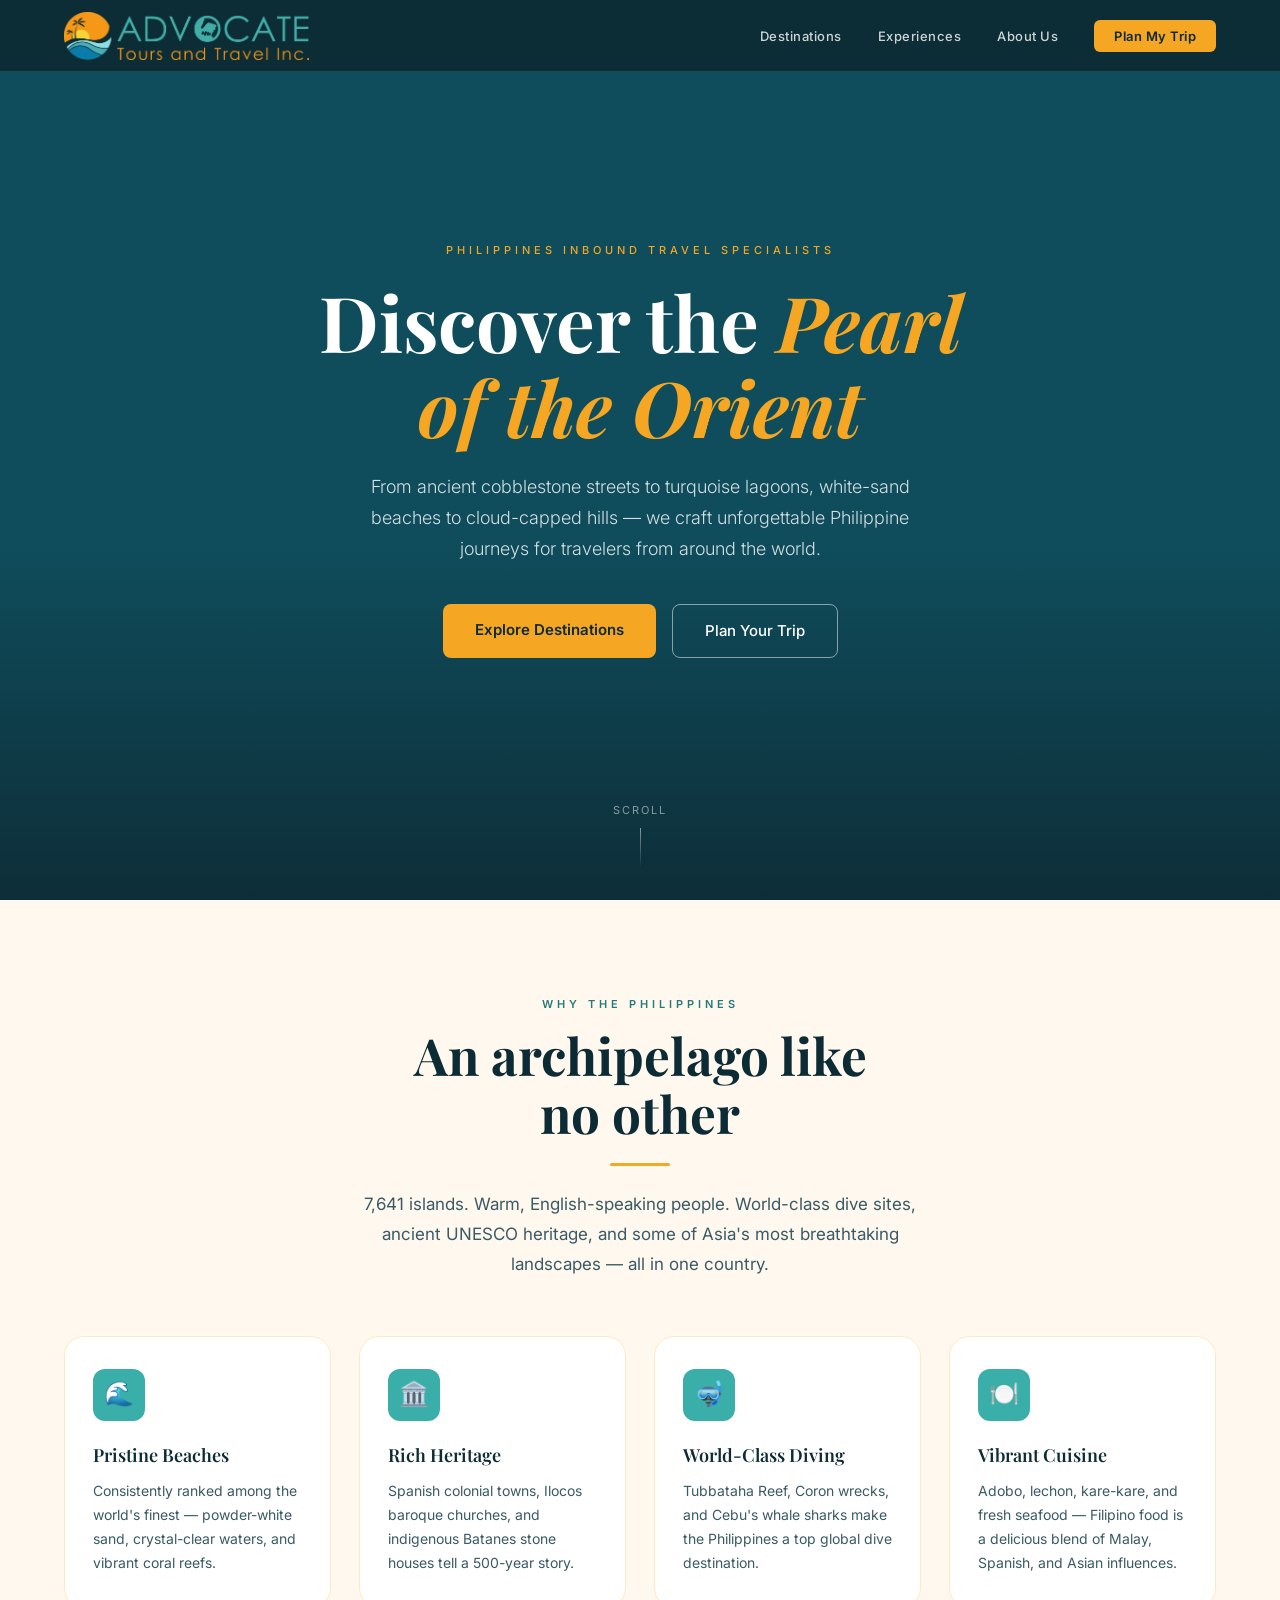
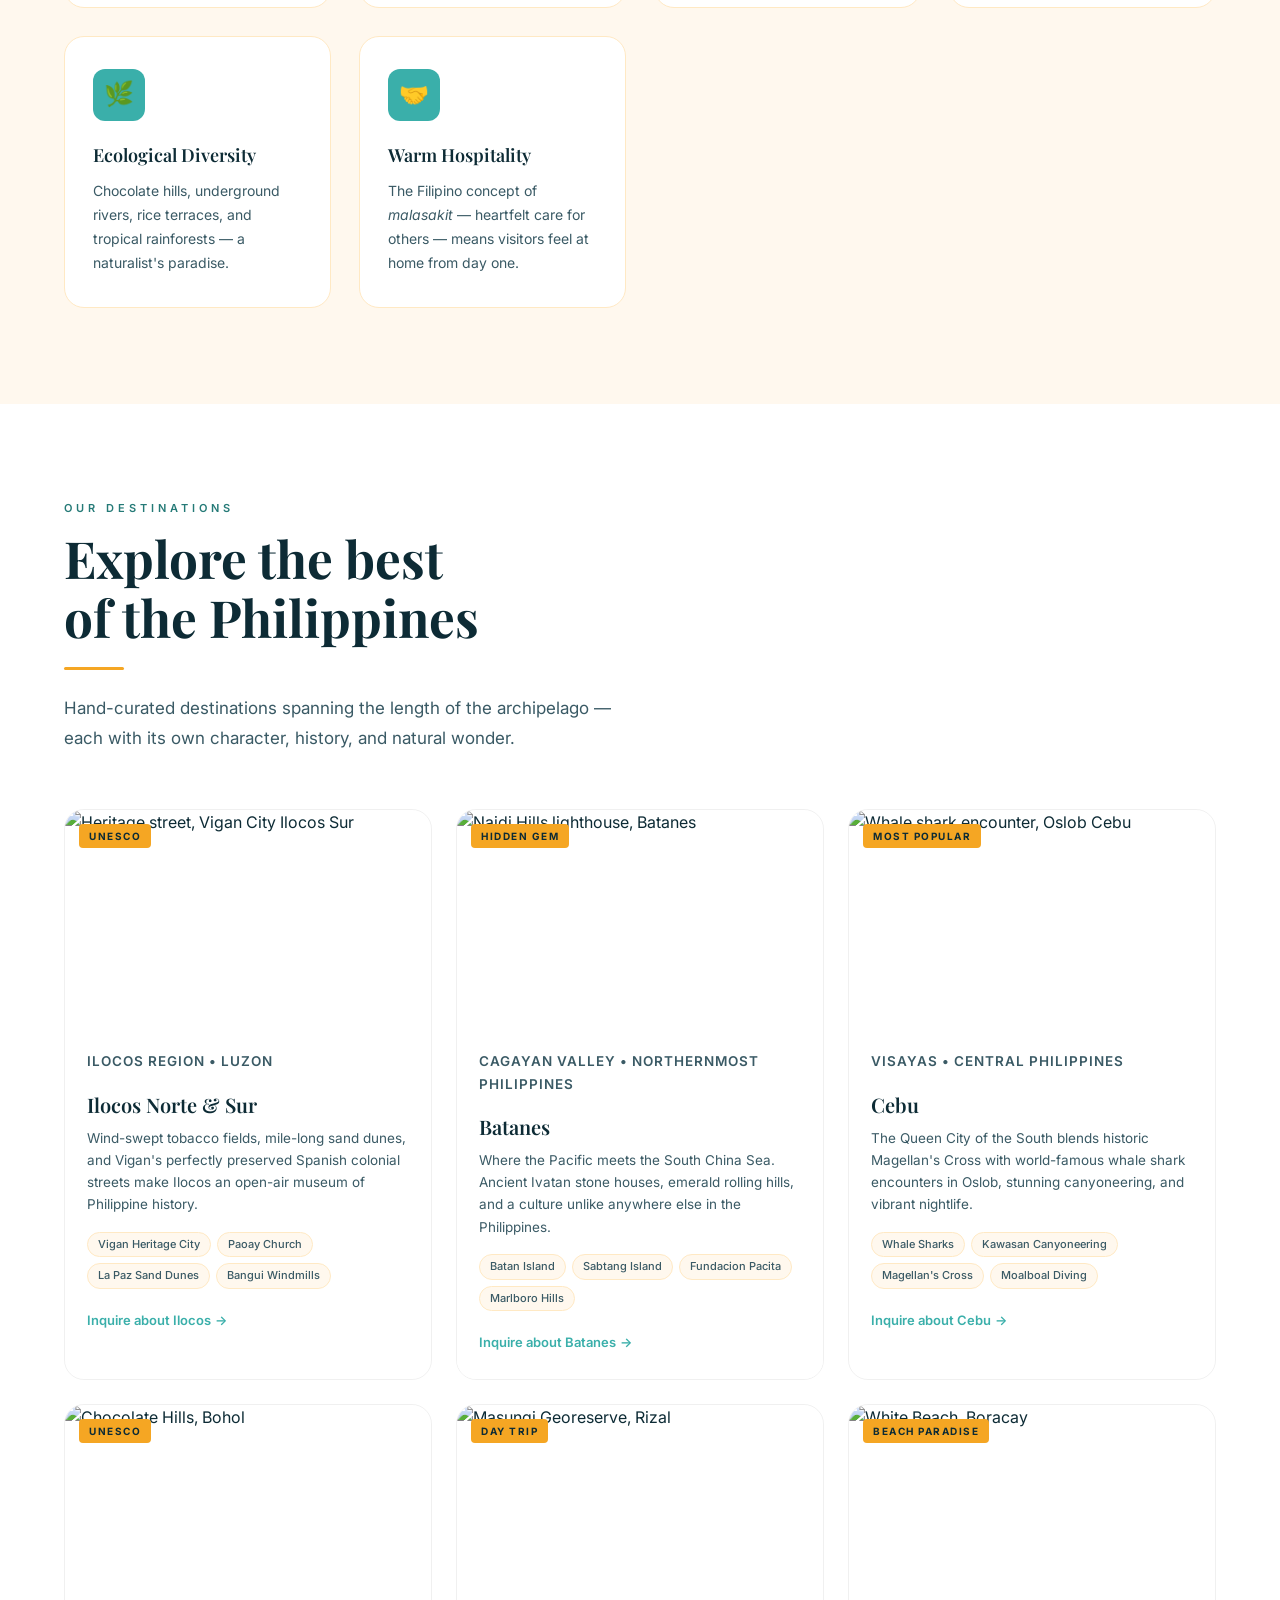
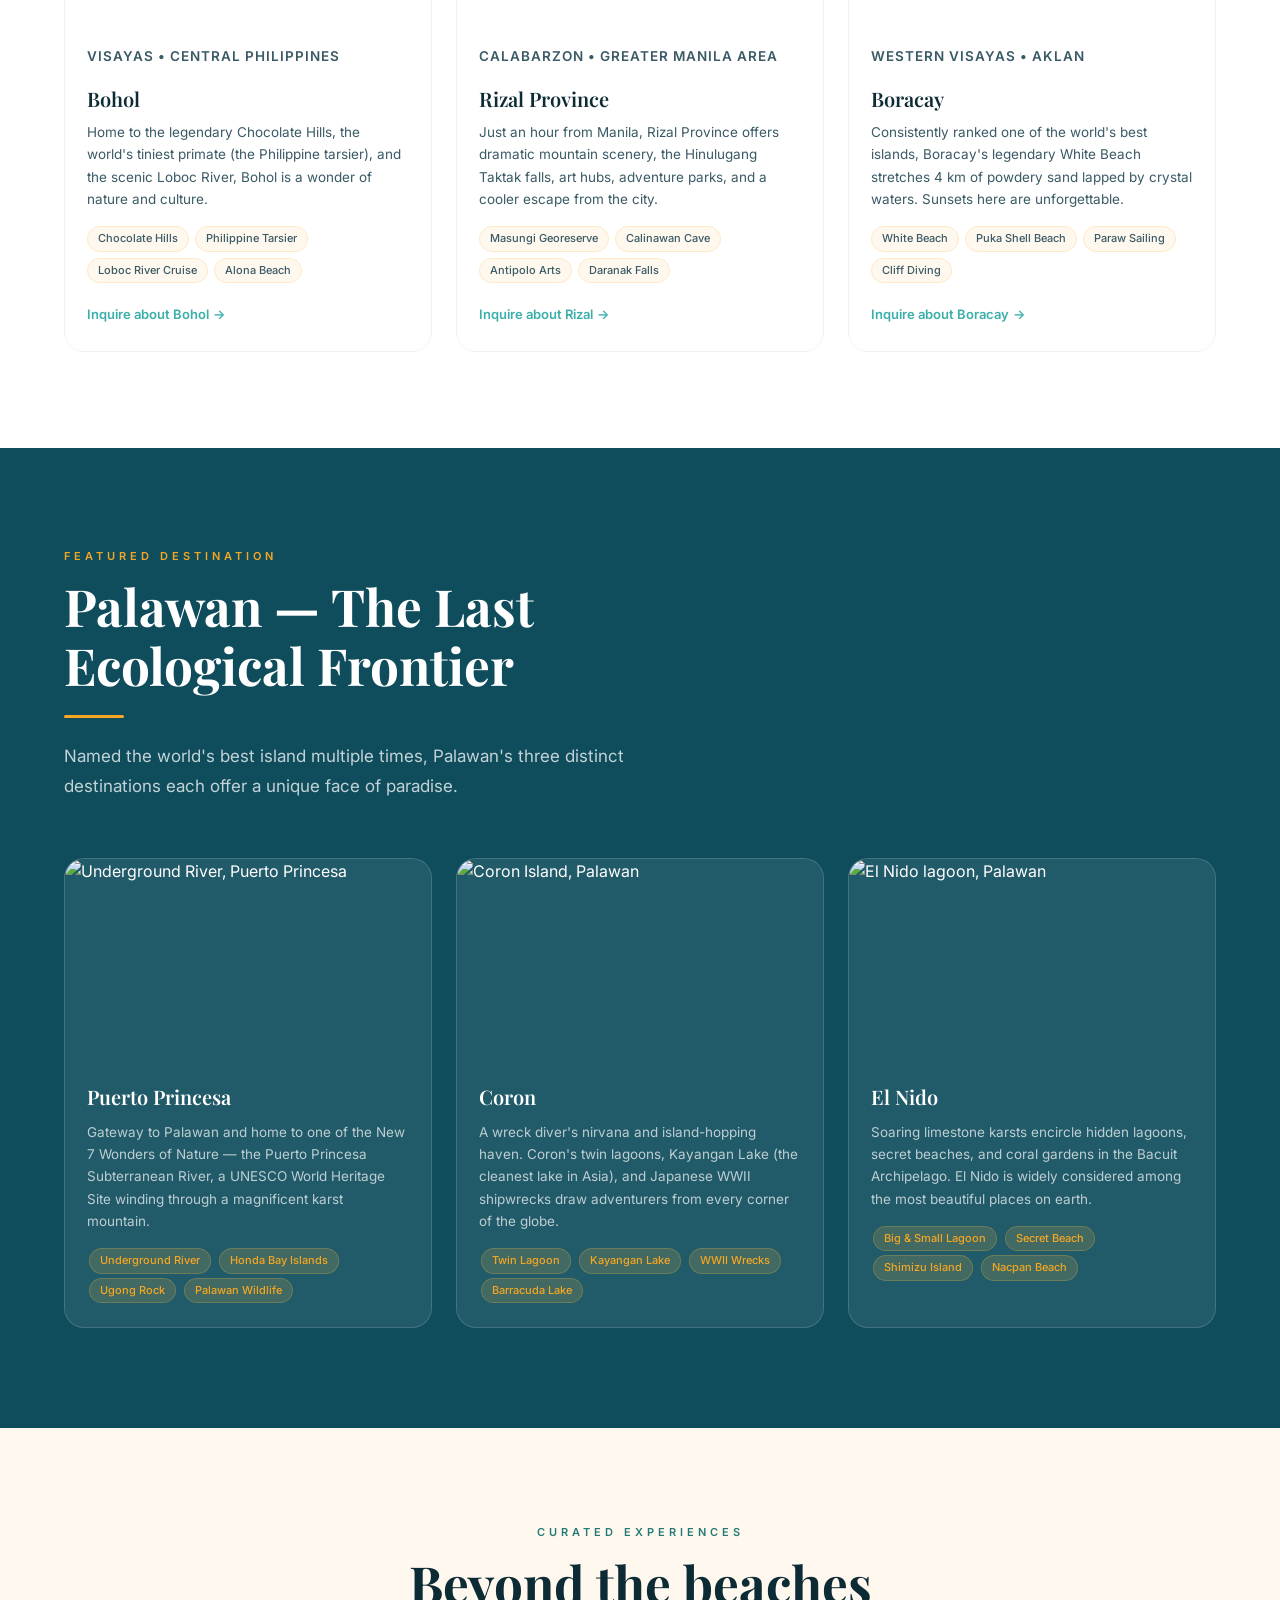
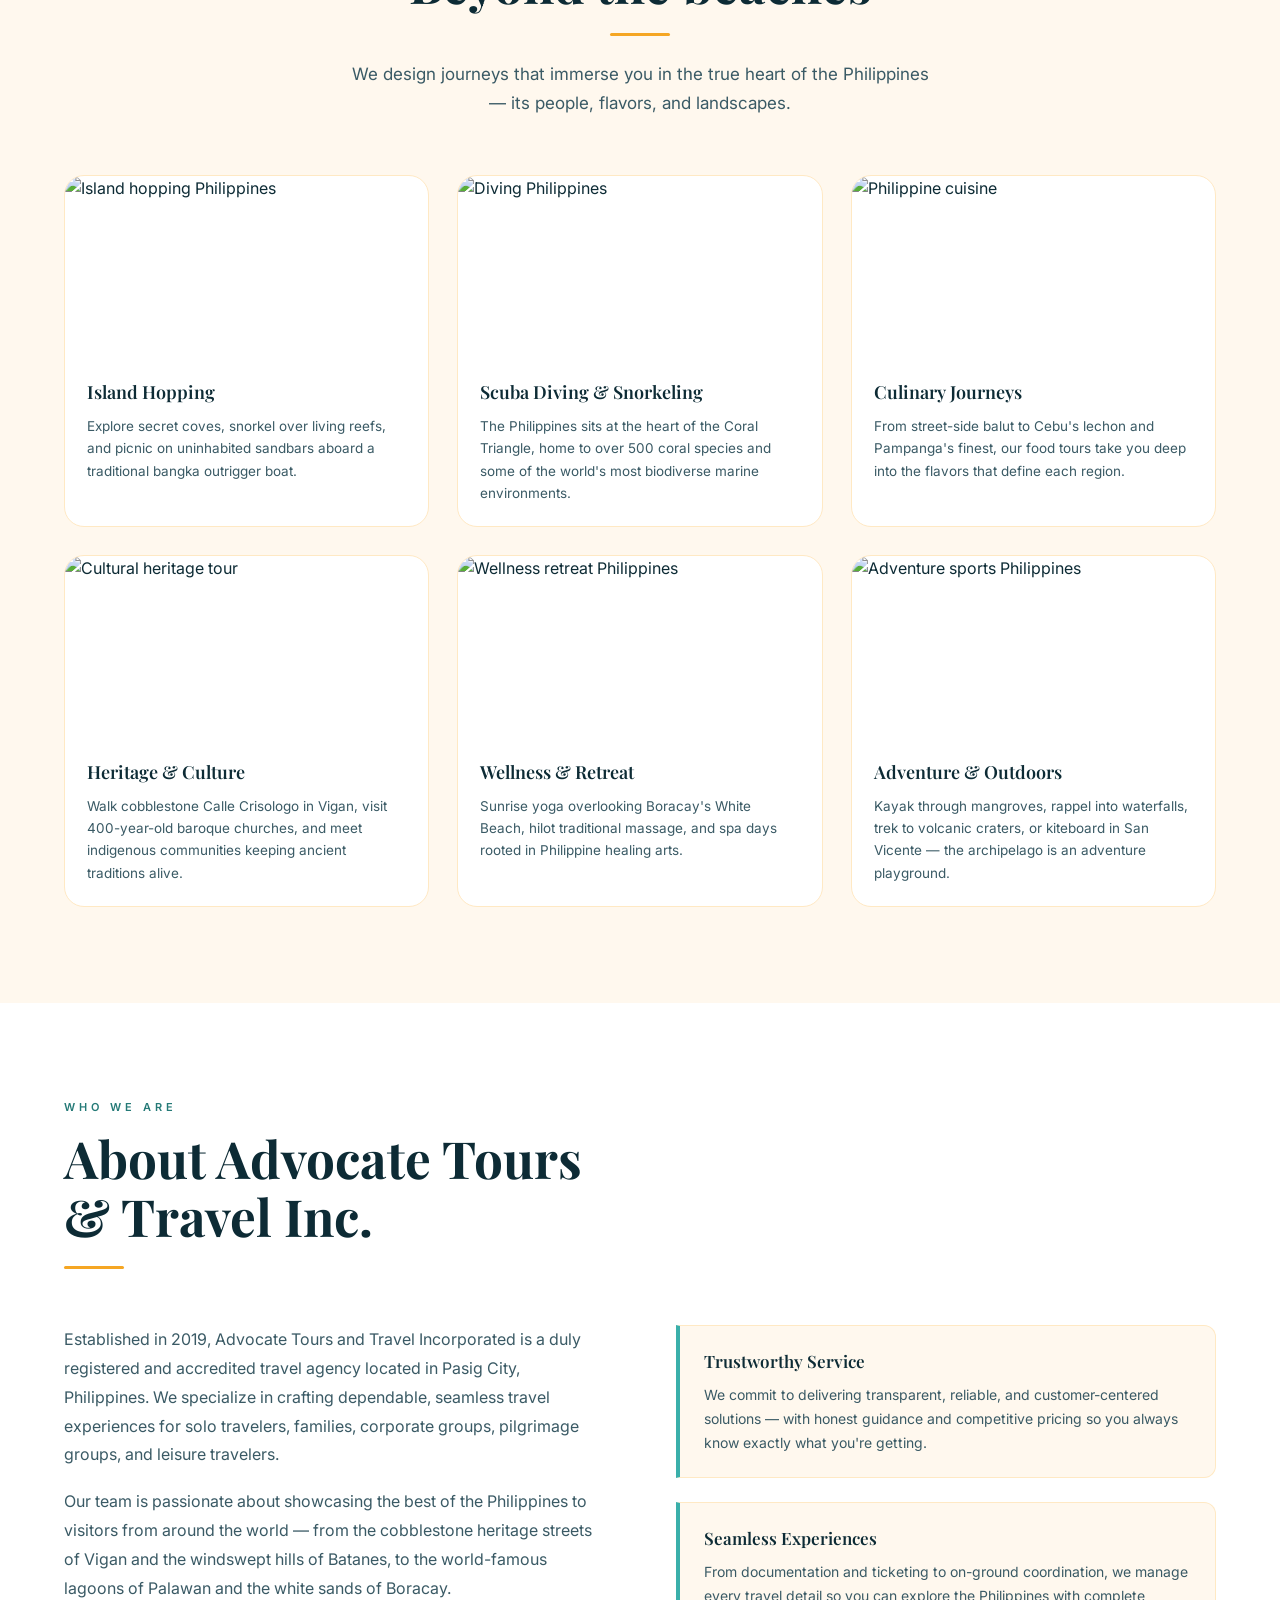
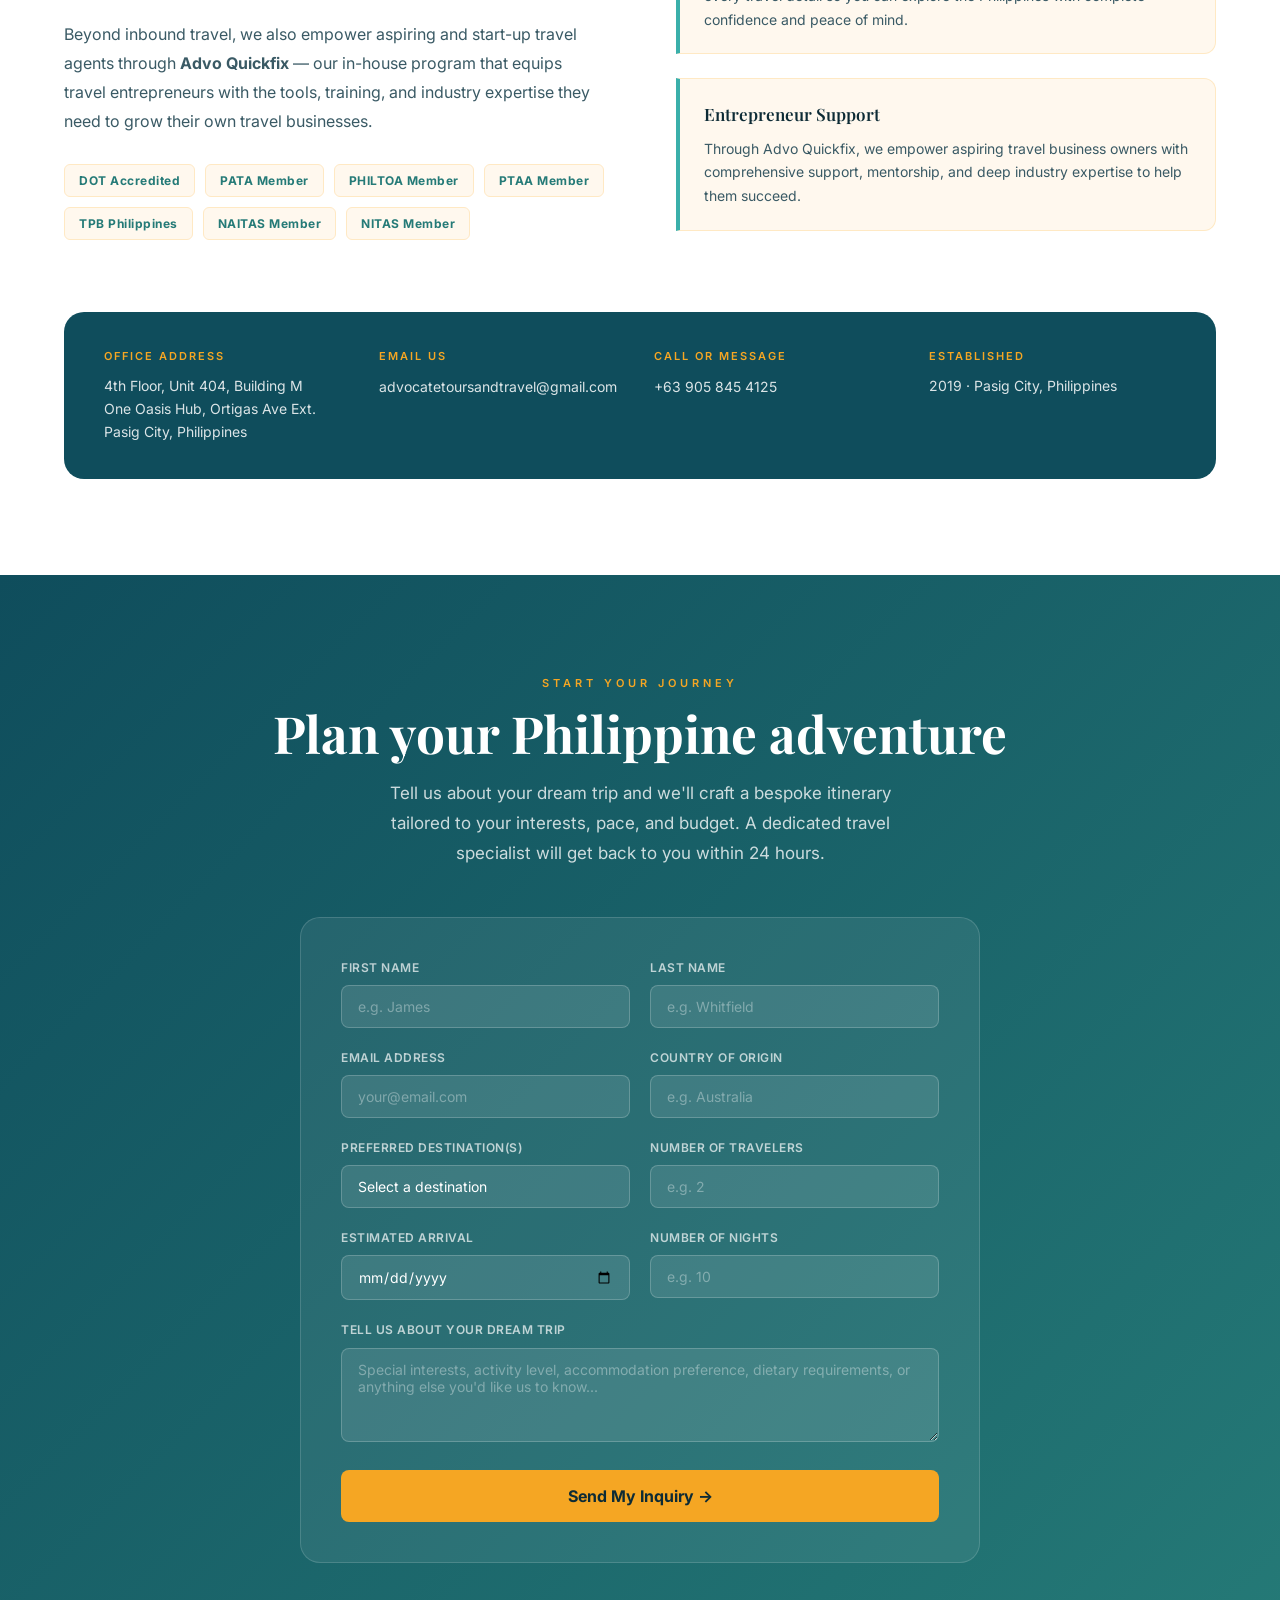
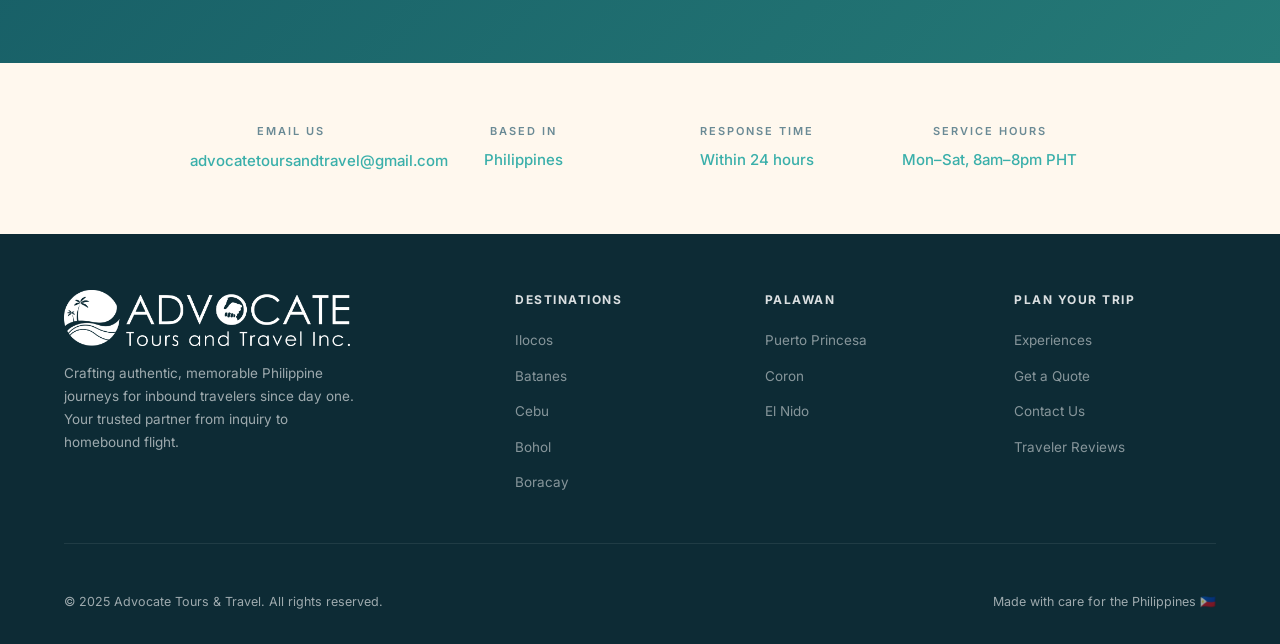
==== index.html @ 70f1ff83 "Remove testimonials section" ====
<!DOCTYPE html>
<html lang="en">
<head>
<meta charset="UTF-8" />
<meta name="viewport" content="width=device-width, initial-scale=1.0" />
<title>Advocate Tours & Travel – Discover the Philippines</title>
<link rel="preconnect" href="https://fonts.googleapis.com" />
<link rel="preconnect" href="https://fonts.gstatic.com" crossorigin />
<link href="https://fonts.googleapis.com/css2?family=Playfair+Display:ital,wght@0,400;0,600;0,700;1,400&family=Inter:wght@300;400;500;600&display=swap" rel="stylesheet" />
<style>
  *, *::before, *::after { box-sizing: border-box; margin: 0; padding: 0; }

  :root {
    --gold: #F5A623;
    --gold-light: #FACB7A;
    --gold-dark: #C47D0A;
    --ocean: #1A6B7C;
    --ocean-light: #3AAFAA;
    --ocean-mid: #0F4D5C;
    --teal: #3AAFAA;
    --teal-dark: #257A77;
    --teal-light: #A8DEDD;
    --wave-deep: #1A5C8A;
    --wave-mid: #3A8FB8;
    --sand: #FFF8EE;
    --sand-dark: #FFE9C4;
    --text-dark: #0D2B35;
    --text-mid: #3A5A65;
    --text-light: #6A8A95;
    --white: #FFFFFF;
    --radius: 12px;
    --radius-lg: 20px;
  }

  html { scroll-behavior: smooth; }

  body {
    font-family: 'Inter', sans-serif;
    color: var(--text-dark);
    background: var(--white);
    line-height: 1.6;
    overflow-x: hidden;
  }

  /* ─── NAV ─── */
  nav {
    position: fixed;
    top: 0; left: 0; right: 0;
    z-index: 1000;
    display: flex;
    align-items: center;
    justify-content: space-between;
    padding: 0 5%;
    height: 72px;
    background: rgba(13, 43, 53, 0.94);
    backdrop-filter: blur(12px);
    border-bottom: 1px solid rgba(58,175,170,0.25);
    transition: background 0.3s;
  }

  .nav-logo img { height: 48px; width: auto; display: block; }

  .nav-links {
    display: flex;
    gap: 36px;
    list-style: none;
  }

  .nav-links a {
    color: rgba(255,255,255,0.8);
    text-decoration: none;
    font-size: 13px;
    font-weight: 500;
    letter-spacing: 0.5px;
    transition: color 0.2s;
  }

  .nav-links a:hover { color: var(--gold); }

  .nav-cta {
    background: var(--gold);
    color: var(--text-dark) !important;
    padding: 8px 20px;
    border-radius: 6px;
    font-weight: 600 !important;
    transition: background 0.2s !important;
  }

  .nav-cta:hover { background: var(--gold-light) !important; color: var(--text-dark) !important; }

  /* ─── HERO ─── */
  .hero {
    min-height: 100vh;
    position: relative;
    display: flex;
    align-items: center;
    justify-content: center;
    text-align: center;
    overflow: hidden;
    background: var(--ocean-mid);
  }

  .hero-bg {
    position: absolute;
    inset: 0;
    background-image:
      linear-gradient(to bottom, rgba(15,77,92,0.3) 0%, rgba(15,77,92,0.65) 60%, rgba(13,43,53,0.92) 100%),
      url('https://images.unsplash.com/photo-1518548419970-58e3b4079ab2?w=1600&q=80');
    background-size: cover;
    background-position: center;
  }

  .hero-content {
    position: relative;
    z-index: 2;
    max-width: 780px;
    padding: 0 24px;
  }

  .hero-eyebrow {
    font-size: 11px;
    letter-spacing: 4px;
    text-transform: uppercase;
    color: var(--gold);
    margin-bottom: 20px;
    font-weight: 500;
  }

  .hero-title {
    font-family: 'Playfair Display', serif;
    font-size: clamp(42px, 6vw, 80px);
    font-weight: 700;
    color: var(--white);
    line-height: 1.1;
    margin-bottom: 24px;
  }

  .hero-title em { font-style: italic; color: var(--gold); }

  .hero-subtitle {
    font-size: 18px;
    color: rgba(255,255,255,0.82);
    max-width: 560px;
    margin: 0 auto 40px;
    font-weight: 300;
    line-height: 1.7;
  }

  .hero-btns {
    display: flex;
    gap: 16px;
    justify-content: center;
    flex-wrap: wrap;
  }

  .btn-primary {
    background: var(--gold);
    color: var(--text-dark);
    padding: 14px 32px;
    border-radius: 8px;
    font-weight: 600;
    font-size: 15px;
    text-decoration: none;
    transition: background 0.2s, transform 0.15s;
    display: inline-block;
  }

  .btn-primary:hover { background: var(--gold-light); transform: translateY(-2px); }

  .btn-outline {
    border: 1.5px solid rgba(255,255,255,0.5);
    color: var(--white);
    padding: 14px 32px;
    border-radius: 8px;
    font-weight: 500;
    font-size: 15px;
    text-decoration: none;
    transition: border-color 0.2s, background 0.2s;
    display: inline-block;
  }

  .btn-outline:hover { border-color: var(--gold); background: rgba(201,168,76,0.12); }

  .hero-scroll {
    position: absolute;
    bottom: 32px;
    left: 50%;
    transform: translateX(-50%);
    z-index: 2;
    display: flex;
    flex-direction: column;
    align-items: center;
    gap: 8px;
    color: rgba(255,255,255,0.5);
    font-size: 11px;
    letter-spacing: 2px;
    text-transform: uppercase;
  }

  .scroll-line {
    width: 1px;
    height: 40px;
    background: linear-gradient(to bottom, rgba(255,255,255,0.5), transparent);
    animation: scrollPulse 2s ease-in-out infinite;
  }

  @keyframes scrollPulse {
    0%, 100% { opacity: 0.3; }
    50% { opacity: 1; }
  }

  /* ─── SECTIONS ─── */
  section { padding: 96px 5%; }

  .section-label {
    font-size: 11px;
    letter-spacing: 4px;
    text-transform: uppercase;
    color: var(--teal-dark);
    font-weight: 600;
    margin-bottom: 12px;
  }

  .section-title {
    font-family: 'Playfair Display', serif;
    font-size: clamp(32px, 4vw, 52px);
    font-weight: 700;
    color: var(--text-dark);
    line-height: 1.15;
    margin-bottom: 16px;
  }

  .section-desc {
    font-size: 17px;
    color: var(--text-mid);
    max-width: 580px;
    line-height: 1.75;
  }

  .section-header {
    margin-bottom: 56px;
  }

  /* ─── WHY PHILIPPINES ─── */
  .why-section {
    background: var(--sand);
  }

  .why-grid {
    display: grid;
    grid-template-columns: repeat(auto-fit, minmax(220px, 1fr));
    gap: 28px;
    margin-top: 56px;
  }

  .why-card {
    background: var(--white);
    border-radius: var(--radius-lg);
    padding: 32px 28px;
    border: 1px solid var(--sand-dark);
    transition: transform 0.2s, box-shadow 0.2s;
  }

  .why-card:hover { transform: translateY(-4px); box-shadow: 0 12px 40px rgba(27,79,114,0.1); }

  .why-icon {
    width: 52px;
    height: 52px;
    border-radius: 12px;
    background: var(--teal);
    display: flex;
    align-items: center;
    justify-content: center;
    margin-bottom: 20px;
    font-size: 24px;
  }

  .why-card h3 {
    font-family: 'Playfair Display', serif;
    font-size: 18px;
    font-weight: 600;
    color: var(--text-dark);
    margin-bottom: 10px;
  }

  .why-card p { font-size: 14px; color: var(--text-mid); line-height: 1.7; }

  /* ─── DESTINATIONS ─── */
  .destinations-section { background: var(--white); }

  .dest-intro {
    display: grid;
    grid-template-columns: 1fr 1fr;
    gap: 80px;
    align-items: center;
    margin-bottom: 80px;
  }

  @media (max-width: 768px) { .dest-intro { grid-template-columns: 1fr; gap: 40px; } }

  .dest-map-placeholder {
    background: linear-gradient(135deg, #E8F4FD 0%, #D6EAF8 100%);
    border-radius: var(--radius-lg);
    height: 380px;
    display: flex;
    align-items: center;
    justify-content: center;
    position: relative;
    overflow: hidden;
    border: 1px solid #B8D4E8;
  }

  .dest-map-placeholder svg { width: 100%; height: 100%; }

  /* Destination cards grid */
  .dest-grid {
    display: grid;
    grid-template-columns: repeat(3, 1fr);
    gap: 24px;
  }

  @media (max-width: 900px) { .dest-grid { grid-template-columns: repeat(2, 1fr); } }
  @media (max-width: 560px) { .dest-grid { grid-template-columns: 1fr; } }

  .dest-card {
    border-radius: var(--radius-lg);
    overflow: hidden;
    position: relative;
    cursor: pointer;
    transition: transform 0.25s;
    border: 1px solid rgba(0,0,0,0.06);
  }

  .dest-card:hover { transform: translateY(-6px); }
  .dest-card:hover .dest-img { transform: scale(1.06); }

  .dest-img-wrap {
    height: 220px;
    overflow: hidden;
    position: relative;
  }

  .dest-img {
    width: 100%; height: 100%;
    object-fit: cover;
    transition: transform 0.4s ease;
    display: block;
  }

  .dest-badge {
    position: absolute;
    top: 14px; left: 14px;
    background: var(--gold);
    color: var(--text-dark);
    font-size: 10px;
    font-weight: 700;
    letter-spacing: 1.5px;
    text-transform: uppercase;
    padding: 4px 10px;
    border-radius: 4px;
  }

  .dest-body {
    padding: 20px 22px 24px;
    background: var(--white);
  }

  .dest-body h3 {
    font-family: 'Playfair Display', serif;
    font-size: 20px;
    font-weight: 600;
    color: var(--text-dark);
    margin-bottom: 6px;
  }

  .dest-region {
    font-size: 11px;
    font-weight: 600;
    color: var(--teal);
    letter-spacing: 1px;
    text-transform: uppercase;
    margin-bottom: 10px;
  }

  .dest-body p {
    font-size: 13.5px;
    color: var(--text-mid);
    line-height: 1.65;
    margin-bottom: 16px;
  }

  .dest-highlights {
    display: flex;
    flex-wrap: wrap;
    gap: 6px;
    margin-bottom: 18px;
  }

  .tag {
    font-size: 11px;
    background: var(--sand);
    color: var(--text-mid);
    border: 1px solid var(--sand-dark);
    border-radius: 20px;
    padding: 3px 10px;
    font-weight: 500;
  }

  .dest-link {
    font-size: 13px;
    font-weight: 600;
    color: var(--teal);
    text-decoration: none;
    display: inline-flex;
    align-items: center;
    gap: 4px;
    transition: gap 0.2s;
  }

  .dest-link:hover { gap: 8px; }

  /* ─── PALAWAN FEATURE ─── */
  .palawan-section {
    background: var(--ocean-mid);
    color: var(--white);
    padding: 100px 5%;
    position: relative;
    overflow: hidden;
  }

  .palawan-section::before {
    content: '';
    position: absolute;
    inset: 0;
    background: url('https://images.unsplash.com/photo-1559128010-7c1ad6e1b6a5?w=1600&q=80') center / cover no-repeat;
    opacity: 0.18;
  }

  .palawan-inner {
    position: relative;
    z-index: 2;
  }

  .palawan-inner .section-title { color: var(--white); }
  .palawan-inner .section-label { color: var(--gold); }
  .palawan-inner .section-desc { color: rgba(255,255,255,0.75); }

  .palawan-cards {
    display: grid;
    grid-template-columns: repeat(3, 1fr);
    gap: 24px;
    margin-top: 56px;
  }

  @media (max-width: 768px) { .palawan-cards { grid-template-columns: 1fr; } }

  .palawan-card {
    background: rgba(255,255,255,0.08);
    border: 1px solid rgba(255,255,255,0.15);
    border-radius: var(--radius-lg);
    overflow: hidden;
    transition: background 0.2s;
  }

  .palawan-card:hover { background: rgba(255,255,255,0.14); }

  .palawan-card-img {
    height: 200px;
    width: 100%;
    object-fit: cover;
    display: block;
  }

  .palawan-card-body { padding: 22px; }

  .palawan-card-body h3 {
    font-family: 'Playfair Display', serif;
    font-size: 20px;
    color: var(--white);
    margin-bottom: 8px;
    font-weight: 600;
  }

  .palawan-card-body p {
    font-size: 13.5px;
    color: rgba(255,255,255,0.7);
    line-height: 1.65;
    margin-bottom: 14px;
  }

  .palawan-tag {
    font-size: 11px;
    background: rgba(201,168,76,0.2);
    color: var(--gold);
    border: 1px solid rgba(201,168,76,0.3);
    border-radius: 20px;
    padding: 3px 10px;
    font-weight: 500;
    display: inline-block;
    margin: 2px;
  }

  /* ─── EXPERIENCES ─── */
  .exp-section { background: var(--sand); }

  .exp-grid {
    display: grid;
    grid-template-columns: repeat(auto-fit, minmax(280px, 1fr));
    gap: 28px;
    margin-top: 56px;
  }

  .exp-card {
    background: var(--white);
    border-radius: var(--radius-lg);
    overflow: hidden;
    border: 1px solid var(--sand-dark);
    transition: transform 0.2s;
  }

  .exp-card:hover { transform: translateY(-4px); }

  .exp-img {
    width: 100%; height: 180px;
    object-fit: cover;
    display: block;
  }

  .exp-body { padding: 22px; }

  .exp-body h3 {
    font-family: 'Playfair Display', serif;
    font-size: 18px;
    color: var(--text-dark);
    font-weight: 600;
    margin-bottom: 8px;
  }

  .exp-body p { font-size: 13.5px; color: var(--text-mid); line-height: 1.65; }

  /* ─── TESTIMONIALS ─── */
  .testi-section { background: var(--white); }

  .testi-grid {
    display: grid;
    grid-template-columns: repeat(auto-fit, minmax(280px, 1fr));
    gap: 28px;
    margin-top: 56px;
  }

  .testi-card {
    background: var(--sand);
    border-radius: var(--radius-lg);
    padding: 32px 28px;
    border: 1px solid var(--sand-dark);
    position: relative;
  }

  .testi-quote {
    font-family: 'Playfair Display', serif;
    font-size: 48px;
    line-height: 1;
    color: var(--gold);
    margin-bottom: -10px;
  }

  .testi-text {
    font-size: 15px;
    color: var(--text-mid);
    line-height: 1.75;
    font-style: italic;
    margin-bottom: 20px;
  }

  .testi-author {
    display: flex;
    align-items: center;
    gap: 12px;
  }

  .testi-avatar {
    width: 40px; height: 40px;
    border-radius: 50%;
    background: var(--teal);
    display: flex;
    align-items: center;
    justify-content: center;
    font-size: 15px;
    font-weight: 600;
    color: var(--white);
    flex-shrink: 0;
  }

  .testi-name { font-size: 14px; font-weight: 600; color: var(--text-dark); }
  .testi-from { font-size: 12px; color: var(--text-light); }

  .stars {
    color: var(--gold);
    font-size: 14px;
    margin-bottom: 12px;
    letter-spacing: 1px;
  }

  /* ─── ABOUT ─── */
  .about-section { background: var(--white); }

  .about-grid {
    display: grid;
    grid-template-columns: 1fr 1fr;
    gap: 72px;
    align-items: start;
    margin-bottom: 72px;
  }

  @media (max-width: 768px) { .about-grid { grid-template-columns: 1fr; gap: 40px; } }

  .about-story p {
    font-size: 16px;
    color: var(--text-mid);
    line-height: 1.8;
    margin-bottom: 18px;
  }

  .about-badges {
    display: flex;
    flex-wrap: wrap;
    gap: 10px;
    margin-top: 28px;
  }

  .accred-badge {
    background: var(--sand);
    border: 1px solid var(--sand-dark);
    border-radius: 6px;
    padding: 6px 14px;
    font-size: 12px;
    font-weight: 700;
    color: var(--teal-dark);
    letter-spacing: 0.5px;
  }

  .about-pillars {
    display: flex;
    flex-direction: column;
    gap: 24px;
  }

  .pillar-card {
    background: var(--sand);
    border: 1px solid var(--sand-dark);
    border-left: 4px solid var(--teal);
    border-radius: 0 var(--radius) var(--radius) 0;
    padding: 22px 24px;
  }

  .pillar-card h3 {
    font-family: 'Playfair Display', serif;
    font-size: 17px;
    font-weight: 600;
    color: var(--text-dark);
    margin-bottom: 8px;
  }

  .pillar-card p {
    font-size: 14px;
    color: var(--text-mid);
    line-height: 1.7;
  }

  .about-address {
    background: var(--ocean-mid);
    border-radius: var(--radius-lg);
    padding: 36px 40px;
    display: grid;
    grid-template-columns: repeat(auto-fit, minmax(200px, 1fr));
    gap: 28px;
    color: var(--white);
  }

  .addr-item h4 {
    font-size: 11px;
    letter-spacing: 2px;
    text-transform: uppercase;
    color: var(--gold);
    font-weight: 600;
    margin-bottom: 8px;
  }

  .addr-item p, .addr-item a {
    font-size: 14px;
    color: rgba(255,255,255,0.85);
    line-height: 1.65;
    text-decoration: none;
  }

  .addr-item a:hover { color: var(--gold); }

  /* ─── BOOKING ─── */
  .book-section {
    background: linear-gradient(135deg, var(--ocean-mid) 0%, var(--teal-dark) 100%);
    padding: 100px 5%;
    text-align: center;
    color: var(--white);
  }

  .book-section .section-title { color: var(--white); }
  .book-section .section-label { color: var(--gold); }

  .book-desc {
    font-size: 17px;
    color: rgba(255,255,255,0.78);
    max-width: 560px;
    margin: 0 auto 48px;
    line-height: 1.75;
  }

  .book-form {
    background: rgba(255,255,255,0.07);
    border: 1px solid rgba(255,255,255,0.15);
    border-radius: var(--radius-lg);
    padding: 40px;
    max-width: 680px;
    margin: 0 auto;
    text-align: left;
  }

  .form-row {
    display: grid;
    grid-template-columns: 1fr 1fr;
    gap: 20px;
    margin-bottom: 20px;
  }

  @media (max-width: 580px) { .form-row { grid-template-columns: 1fr; } }

  .form-group { display: flex; flex-direction: column; gap: 8px; }

  .form-group label {
    font-size: 12px;
    font-weight: 600;
    letter-spacing: 0.5px;
    color: rgba(255,255,255,0.7);
    text-transform: uppercase;
  }

  .form-group input,
  .form-group select,
  .form-group textarea {
    background: rgba(255,255,255,0.1);
    border: 1px solid rgba(255,255,255,0.2);
    border-radius: 8px;
    padding: 12px 16px;
    color: var(--white);
    font-family: 'Inter', sans-serif;
    font-size: 14px;
    outline: none;
    transition: border-color 0.2s;
    -webkit-appearance: none;
  }

  .form-group input::placeholder,
  .form-group textarea::placeholder { color: rgba(255,255,255,0.35); }

  .form-group input:focus,
  .form-group select:focus,
  .form-group textarea:focus {
    border-color: var(--gold);
  }

  .form-group select option { background: var(--ocean-mid); color: var(--white); }

  .form-full { margin-bottom: 20px; }

  .form-submit {
    width: 100%;
    background: var(--gold);
    color: var(--text-dark);
    border: none;
    padding: 16px;
    border-radius: 8px;
    font-size: 16px;
    font-weight: 700;
    cursor: pointer;
    transition: background 0.2s, transform 0.15s;
    font-family: 'Inter', sans-serif;
    margin-top: 8px;
  }

  .form-submit:hover { background: var(--gold-light); transform: translateY(-2px); }

  /* ─── CONTACT STRIP ─── */
  .contact-strip {
    background: var(--sand);
    padding: 60px 5%;
  }

  .contact-inner {
    display: grid;
    grid-template-columns: repeat(auto-fit, minmax(200px, 1fr));
    gap: 32px;
    max-width: 900px;
    margin: 0 auto;
    text-align: center;
  }

  .contact-item h4 {
    font-size: 11px;
    letter-spacing: 2px;
    text-transform: uppercase;
    color: var(--text-light);
    font-weight: 600;
    margin-bottom: 8px;
  }

  .contact-item a, .contact-item p {
    font-size: 15px;
    font-weight: 500;
    color: var(--teal);
    text-decoration: none;
  }

  .contact-item a:hover { color: var(--gold-dark); }

  /* ─── FOOTER ─── */
  footer {
    background: var(--text-dark);
    color: rgba(255,255,255,0.6);
    padding: 56px 5% 32px;
  }

  .footer-top {
    display: grid;
    grid-template-columns: 2fr 1fr 1fr 1fr;
    gap: 48px;
    margin-bottom: 48px;
    padding-bottom: 48px;
    border-bottom: 1px solid rgba(255,255,255,0.08);
  }

  @media (max-width: 768px) { .footer-top { grid-template-columns: 1fr 1fr; } }
  @media (max-width: 480px) { .footer-top { grid-template-columns: 1fr; } }

  .footer-brand .brand-name {
    font-family: 'Playfair Display', serif;
    font-size: 22px;
    font-weight: 700;
    color: var(--gold);
    margin-bottom: 12px;
  }

  .footer-brand p { font-size: 13.5px; line-height: 1.7; max-width: 300px; }

  .footer-col h4 {
    font-size: 12px;
    font-weight: 700;
    letter-spacing: 1.5px;
    text-transform: uppercase;
    color: rgba(255,255,255,0.85);
    margin-bottom: 18px;
  }

  .footer-col ul { list-style: none; display: flex; flex-direction: column; gap: 10px; }

  .footer-col a {
    font-size: 13.5px;
    color: rgba(255,255,255,0.5);
    text-decoration: none;
    transition: color 0.2s;
  }

  .footer-col a:hover { color: var(--gold); }

  .footer-bottom {
    display: flex;
    justify-content: space-between;
    align-items: center;
    flex-wrap: wrap;
    gap: 12px;
    font-size: 12.5px;
  }

  .footer-bottom a { color: rgba(255,255,255,0.4); text-decoration: none; }
  .footer-bottom a:hover { color: var(--gold); }

  /* ─── MOBILE NAV TOGGLE ─── */
  .nav-toggle { display: none; background: none; border: none; cursor: pointer; padding: 8px; }
  .nav-toggle span { display: block; width: 22px; height: 2px; background: rgba(255,255,255,0.8); margin: 4px 0; border-radius: 2px; transition: all 0.3s; }

  @media (max-width: 768px) {
    .nav-links { display: none; position: absolute; top: 72px; left: 0; right: 0; background: rgba(21,67,96,0.97); flex-direction: column; gap: 0; padding: 16px 0; }
    .nav-links.open { display: flex; }
    .nav-links li { padding: 12px 24px; border-bottom: 1px solid rgba(255,255,255,0.06); }
    .nav-toggle { display: block; }
    .nav-cta { display: none; }
  }

  /* ─── SCROLL REVEAL ─── */
  .reveal { opacity: 0; transform: translateY(28px); transition: opacity 0.6s ease, transform 0.6s ease; }
  .reveal.visible { opacity: 1; transform: none; }

  /* ─── MISC ─── */
  .divider { width: 60px; height: 3px; background: var(--gold); border-radius: 2px; margin-top: 20px; margin-bottom: 0; }
  .divider-center { margin: 20px auto 0; }

  .text-center { text-align: center; }
  .text-center .section-desc { margin-left: auto; margin-right: auto; }
</style>
</head>
<body>

<!-- NAV -->
<nav id="navbar">
  <div class="nav-logo">
    <img src="advocate-logo.png.png" alt="Advocate Tours and Travel Inc" />
  </div>
  <button class="nav-toggle" id="navToggle" aria-label="Toggle menu">
    <span></span><span></span><span></span>
  </button>
  <ul class="nav-links" id="navLinks">
    <li><a href="#destinations">Destinations</a></li>
    <li><a href="#experiences">Experiences</a></li>
    <li><a href="#about">About Us</a></li>
    <li><a href="#book" class="nav-cta">Plan My Trip</a></li>
  </ul>
</nav>

<!-- HERO -->
<section class="hero" id="home">
  <div class="hero-bg"></div>
  <div class="hero-content">
    <p class="hero-eyebrow">Philippines Inbound Travel Specialists</p>
    <h1 class="hero-title">Discover the <em>Pearl<br>of the Orient</em></h1>
    <p class="hero-subtitle">From ancient cobblestone streets to turquoise lagoons, white-sand beaches to cloud-capped hills — we craft unforgettable Philippine journeys for travelers from around the world.</p>
    <div class="hero-btns">
      <a href="#destinations" class="btn-primary">Explore Destinations</a>
      <a href="#book" class="btn-outline">Plan Your Trip</a>
    </div>
  </div>
  <div class="hero-scroll">
    <span>Scroll</span>
    <div class="scroll-line"></div>
  </div>
</section>

<!-- WHY PHILIPPINES -->
<section class="why-section" id="why">
  <div class="section-header text-center">
    <p class="section-label">Why the Philippines</p>
    <h2 class="section-title">An archipelago like<br>no other</h2>
    <div class="divider divider-center"></div>
    <p class="section-desc" style="margin-top:24px;">7,641 islands. Warm, English-speaking people. World-class dive sites, ancient UNESCO heritage, and some of Asia's most breathtaking landscapes — all in one country.</p>
  </div>
  <div class="why-grid">
    <div class="why-card reveal">
      <div class="why-icon">🌊</div>
      <h3>Pristine Beaches</h3>
      <p>Consistently ranked among the world's finest — powder-white sand, crystal-clear waters, and vibrant coral reefs.</p>
    </div>
    <div class="why-card reveal">
      <div class="why-icon">🏛️</div>
      <h3>Rich Heritage</h3>
      <p>Spanish colonial towns, Ilocos baroque churches, and indigenous Batanes stone houses tell a 500-year story.</p>
    </div>
    <div class="why-card reveal">
      <div class="why-icon">🤿</div>
      <h3>World-Class Diving</h3>
      <p>Tubbataha Reef, Coron wrecks, and Cebu's whale sharks make the Philippines a top global dive destination.</p>
    </div>
    <div class="why-card reveal">
      <div class="why-icon">🍽️</div>
      <h3>Vibrant Cuisine</h3>
      <p>Adobo, lechon, kare-kare, and fresh seafood — Filipino food is a delicious blend of Malay, Spanish, and Asian influences.</p>
    </div>
    <div class="why-card reveal">
      <div class="why-icon">🌿</div>
      <h3>Ecological Diversity</h3>
      <p>Chocolate hills, underground rivers, rice terraces, and tropical rainforests — a naturalist's paradise.</p>
    </div>
    <div class="why-card reveal">
      <div class="why-icon">🤝</div>
      <h3>Warm Hospitality</h3>
      <p>The Filipino concept of <em>malasakit</em> — heartfelt care for others — means visitors feel at home from day one.</p>
    </div>
  </div>
</section>

<!-- DESTINATIONS -->
<section class="destinations-section" id="destinations">
  <div class="section-header">
    <p class="section-label">Our Destinations</p>
    <h2 class="section-title">Explore the best<br>of the Philippines</h2>
    <div class="divider"></div>
    <p class="section-desc" style="margin-top:24px;">Hand-curated destinations spanning the length of the archipelago — each with its own character, history, and natural wonder.</p>
  </div>
  <div class="dest-grid">

    <!-- Ilocos -->
    <div class="dest-card reveal">
      <div class="dest-img-wrap">
        <img class="dest-img" src="https://images.unsplash.com/photo-1587659584959-fb5849fb6d26?w=800&q=80" alt="Heritage street, Vigan City Ilocos Sur" loading="lazy" />
        <span class="dest-badge">UNESCO</span>
      </div>
      <div class="dest-body">
        <p class="dest-region">Ilocos Region • Luzon</p>
        <h3>Ilocos Norte & Sur</h3>
        <p>Wind-swept tobacco fields, mile-long sand dunes, and Vigan's perfectly preserved Spanish colonial streets make Ilocos an open-air museum of Philippine history.</p>
        <div class="dest-highlights">
          <span class="tag">Vigan Heritage City</span>
          <span class="tag">Paoay Church</span>
          <span class="tag">La Paz Sand Dunes</span>
          <span class="tag">Bangui Windmills</span>
        </div>
        <a href="#book" class="dest-link">Inquire about Ilocos <span>→</span></a>
      </div>
    </div>

    <!-- Batanes -->
    <div class="dest-card reveal">
      <div class="dest-img-wrap">
        <img class="dest-img" src="https://images.unsplash.com/photo-1597926616299-c049c838a431?w=800&q=80" alt="Naidi Hills lighthouse, Batanes" loading="lazy" />
        <span class="dest-badge">Hidden Gem</span>
      </div>
      <div class="dest-body">
        <p class="dest-region">Cagayan Valley • Northernmost Philippines</p>
        <h3>Batanes</h3>
        <p>Where the Pacific meets the South China Sea. Ancient Ivatan stone houses, emerald rolling hills, and a culture unlike anywhere else in the Philippines.</p>
        <div class="dest-highlights">
          <span class="tag">Batan Island</span>
          <span class="tag">Sabtang Island</span>
          <span class="tag">Fundacion Pacita</span>
          <span class="tag">Marlboro Hills</span>
        </div>
        <a href="#book" class="dest-link">Inquire about Batanes <span>→</span></a>
      </div>
    </div>

    <!-- Cebu -->
    <div class="dest-card reveal">
      <div class="dest-img-wrap">
        <img class="dest-img" src="https://images.unsplash.com/photo-1576647025587-2b77cd953cba?w=800&q=80" alt="Whale shark encounter, Oslob Cebu" loading="lazy" />
        <span class="dest-badge">Most Popular</span>
      </div>
      <div class="dest-body">
        <p class="dest-region">Visayas • Central Philippines</p>
        <h3>Cebu</h3>
        <p>The Queen City of the South blends historic Magellan's Cross with world-famous whale shark encounters in Oslob, stunning canyoneering, and vibrant nightlife.</p>
        <div class="dest-highlights">
          <span class="tag">Whale Sharks</span>
          <span class="tag">Kawasan Canyoneering</span>
          <span class="tag">Magellan's Cross</span>
          <span class="tag">Moalboal Diving</span>
        </div>
        <a href="#book" class="dest-link">Inquire about Cebu <span>→</span></a>
      </div>
    </div>

    <!-- Bohol -->
    <div class="dest-card reveal">
      <div class="dest-img-wrap">
        <img class="dest-img" src="https://images.unsplash.com/photo-1515511210479-bc02c48ec763?w=800&q=80" alt="Chocolate Hills, Bohol" loading="lazy" />
        <span class="dest-badge">UNESCO</span>
      </div>
      <div class="dest-body">
        <p class="dest-region">Visayas • Central Philippines</p>
        <h3>Bohol</h3>
        <p>Home to the legendary Chocolate Hills, the world's tiniest primate (the Philippine tarsier), and the scenic Loboc River, Bohol is a wonder of nature and culture.</p>
        <div class="dest-highlights">
          <span class="tag">Chocolate Hills</span>
          <span class="tag">Philippine Tarsier</span>
          <span class="tag">Loboc River Cruise</span>
          <span class="tag">Alona Beach</span>
        </div>
        <a href="#book" class="dest-link">Inquire about Bohol <span>→</span></a>
      </div>
    </div>

    <!-- Rizal -->
    <div class="dest-card reveal">
      <div class="dest-img-wrap">
        <img class="dest-img" src="https://images.unsplash.com/photo-1536481046830-9b11bb07e8b8?w=800&q=80" alt="Masungi Georeserve, Rizal" loading="lazy" />
        <span class="dest-badge">Day Trip</span>
      </div>
      <div class="dest-body">
        <p class="dest-region">Calabarzon • Greater Manila Area</p>
        <h3>Rizal Province</h3>
        <p>Just an hour from Manila, Rizal Province offers dramatic mountain scenery, the Hinulugang Taktak falls, art hubs, adventure parks, and a cooler escape from the city.</p>
        <div class="dest-highlights">
          <span class="tag">Masungi Georeserve</span>
          <span class="tag">Calinawan Cave</span>
          <span class="tag">Antipolo Arts</span>
          <span class="tag">Daranak Falls</span>
        </div>
        <a href="#book" class="dest-link">Inquire about Rizal <span>→</span></a>
      </div>
    </div>

    <!-- Boracay -->
    <div class="dest-card reveal">
      <div class="dest-img-wrap">
        <img class="dest-img" src="https://images.unsplash.com/photo-1553195029-754fbd369560?w=800&q=80" alt="White Beach, Boracay" loading="lazy" />
        <span class="dest-badge">Beach Paradise</span>
      </div>
      <div class="dest-body">
        <p class="dest-region">Western Visayas • Aklan</p>
        <h3>Boracay</h3>
        <p>Consistently ranked one of the world's best islands, Boracay's legendary White Beach stretches 4 km of powdery sand lapped by crystal waters. Sunsets here are unforgettable.</p>
        <div class="dest-highlights">
          <span class="tag">White Beach</span>
          <span class="tag">Puka Shell Beach</span>
          <span class="tag">Paraw Sailing</span>
          <span class="tag">Cliff Diving</span>
        </div>
        <a href="#book" class="dest-link">Inquire about Boracay <span>→</span></a>
      </div>
    </div>

  </div>
</section>

<!-- PALAWAN FEATURE SECTION -->
<section class="palawan-section" id="palawan">
  <div class="palawan-inner">
    <div class="section-header">
      <p class="section-label">Featured Destination</p>
      <h2 class="section-title">Palawan — The Last<br>Ecological Frontier</h2>
      <div class="divider"></div>
      <p class="section-desc" style="margin-top:24px;">Named the world's best island multiple times, Palawan's three distinct destinations each offer a unique face of paradise.</p>
    </div>
    <div class="palawan-cards">

      <!-- Puerto Princesa -->
      <div class="palawan-card reveal">
        <img class="palawan-card-img" src="https://images.unsplash.com/photo-1654116502876-d04054f61a6b?w=700&q=80" alt="Underground River, Puerto Princesa" loading="lazy" />
        <div class="palawan-card-body">
          <h3>Puerto Princesa</h3>
          <p>Gateway to Palawan and home to one of the New 7 Wonders of Nature — the Puerto Princesa Subterranean River, a UNESCO World Heritage Site winding through a magnificent karst mountain.</p>
          <span class="palawan-tag">Underground River</span>
          <span class="palawan-tag">Honda Bay Islands</span>
          <span class="palawan-tag">Ugong Rock</span>
          <span class="palawan-tag">Palawan Wildlife</span>
        </div>
      </div>

      <!-- Coron -->
      <div class="palawan-card reveal">
        <img class="palawan-card-img" src="https://images.unsplash.com/photo-1542533382-b42a59d8bd39?w=700&q=80&auto=format&fit=crop&ixlib=rb-4.1.0" alt="Coron Island, Palawan" loading="lazy" />
        <div class="palawan-card-body">
          <h3>Coron</h3>
          <p>A wreck diver's nirvana and island-hopping haven. Coron's twin lagoons, Kayangan Lake (the cleanest lake in Asia), and Japanese WWII shipwrecks draw adventurers from every corner of the globe.</p>
          <span class="palawan-tag">Twin Lagoon</span>
          <span class="palawan-tag">Kayangan Lake</span>
          <span class="palawan-tag">WWII Wrecks</span>
          <span class="palawan-tag">Barracuda Lake</span>
        </div>
      </div>

      <!-- El Nido -->
      <div class="palawan-card reveal">
        <img class="palawan-card-img" src="https://images.unsplash.com/photo-1695051702427-1c24ce3682e7?w=700&q=80&auto=format&fit=crop&ixlib=rb-4.1.0" alt="El Nido lagoon, Palawan" loading="lazy" />
        <div class="palawan-card-body">
          <h3>El Nido</h3>
          <p>Soaring limestone karsts encircle hidden lagoons, secret beaches, and coral gardens in the Bacuit Archipelago. El Nido is widely considered among the most beautiful places on earth.</p>
          <span class="palawan-tag">Big & Small Lagoon</span>
          <span class="palawan-tag">Secret Beach</span>
          <span class="palawan-tag">Shimizu Island</span>
          <span class="palawan-tag">Nacpan Beach</span>
        </div>
      </div>

    </div>
  </div>
</section>

<!-- EXPERIENCES -->
<section class="exp-section" id="experiences">
  <div class="section-header text-center">
    <p class="section-label">Curated Experiences</p>
    <h2 class="section-title">Beyond the beaches</h2>
    <div class="divider divider-center"></div>
    <p class="section-desc" style="margin-top:24px;">We design journeys that immerse you in the true heart of the Philippines — its people, flavors, and landscapes.</p>
  </div>
  <div class="exp-grid">
    <div class="exp-card reveal">
      <img class="exp-img" src="https://images.unsplash.com/photo-1544551763-46a013bb70d5?w=700&q=80" alt="Island hopping Philippines" loading="lazy" />
      <div class="exp-body">
        <h3>Island Hopping</h3>
        <p>Explore secret coves, snorkel over living reefs, and picnic on uninhabited sandbars aboard a traditional bangka outrigger boat.</p>
      </div>
    </div>
    <div class="exp-card reveal">
      <img class="exp-img" src="https://images.unsplash.com/photo-1544197150-b99a580bb7a8?w=700&q=80" alt="Diving Philippines" loading="lazy" />
      <div class="exp-body">
        <h3>Scuba Diving & Snorkeling</h3>
        <p>The Philippines sits at the heart of the Coral Triangle, home to over 500 coral species and some of the world's most biodiverse marine environments.</p>
      </div>
    </div>
    <div class="exp-card reveal">
      <img class="exp-img" src="https://images.unsplash.com/photo-1565620551738-9b5e5fafb874?w=700&q=80" alt="Philippine cuisine" loading="lazy" />
      <div class="exp-body">
        <h3>Culinary Journeys</h3>
        <p>From street-side balut to Cebu's lechon and Pampanga's finest, our food tours take you deep into the flavors that define each region.</p>
      </div>
    </div>
    <div class="exp-card reveal">
      <img class="exp-img" src="https://images.unsplash.com/photo-1504609773096-104ff2c73ba4?w=700&q=80" alt="Cultural heritage tour" loading="lazy" />
      <div class="exp-body">
        <h3>Heritage & Culture</h3>
        <p>Walk cobblestone Calle Crisologo in Vigan, visit 400-year-old baroque churches, and meet indigenous communities keeping ancient traditions alive.</p>
      </div>
    </div>
    <div class="exp-card reveal">
      <img class="exp-img" src="https://images.unsplash.com/photo-1571896349842-33c89424de2d?w=700&q=80" alt="Wellness retreat Philippines" loading="lazy" />
      <div class="exp-body">
        <h3>Wellness & Retreat</h3>
        <p>Sunrise yoga overlooking Boracay's White Beach, hilot traditional massage, and spa days rooted in Philippine healing arts.</p>
      </div>
    </div>
    <div class="exp-card reveal">
      <img class="exp-img" src="https://images.unsplash.com/photo-1529290130-4ca3753253ae?w=700&q=80" alt="Adventure sports Philippines" loading="lazy" />
      <div class="exp-body">
        <h3>Adventure & Outdoors</h3>
        <p>Kayak through mangroves, rappel into waterfalls, trek to volcanic craters, or kiteboard in San Vicente — the archipelago is an adventure playground.</p>
      </div>
    </div>
  </div>
</section>


<!-- ABOUT US -->
<section class="about-section" id="about">
  <div class="section-header">
    <p class="section-label">Who We Are</p>
    <h2 class="section-title">About Advocate Tours<br>& Travel Inc.</h2>
    <div class="divider"></div>
  </div>
  <div class="about-grid">
    <div class="about-story">
      <p>Established in 2019, Advocate Tours and Travel Incorporated is a duly registered and accredited travel agency located in Pasig City, Philippines. We specialize in crafting dependable, seamless travel experiences for solo travelers, families, corporate groups, pilgrimage groups, and leisure travelers.</p>
      <p>Our team is passionate about showcasing the best of the Philippines to visitors from around the world — from the cobblestone heritage streets of Vigan and the windswept hills of Batanes, to the world-famous lagoons of Palawan and the white sands of Boracay.</p>
      <p>Beyond inbound travel, we also empower aspiring and start-up travel agents through <strong>Advo Quickfix</strong> — our in-house program that equips travel entrepreneurs with the tools, training, and industry expertise they need to grow their own travel businesses.</p>
      <div class="about-badges">
        <span class="accred-badge">DOT Accredited</span>
        <span class="accred-badge">PATA Member</span>
        <span class="accred-badge">PHILTOA Member</span>
        <span class="accred-badge">PTAA Member</span>
        <span class="accred-badge">TPB Philippines</span>
        <span class="accred-badge">NAITAS Member</span>
        <span class="accred-badge">NITAS Member</span>
      </div>
    </div>
    <div class="about-pillars">
      <div class="pillar-card">
        <h3>Trustworthy Service</h3>
        <p>We commit to delivering transparent, reliable, and customer-centered solutions — with honest guidance and competitive pricing so you always know exactly what you're getting.</p>
      </div>
      <div class="pillar-card">
        <h3>Seamless Experiences</h3>
        <p>From documentation and ticketing to on-ground coordination, we manage every travel detail so you can explore the Philippines with complete confidence and peace of mind.</p>
      </div>
      <div class="pillar-card">
        <h3>Entrepreneur Support</h3>
        <p>Through Advo Quickfix, we empower aspiring travel business owners with comprehensive support, mentorship, and deep industry expertise to help them succeed.</p>
      </div>
    </div>
  </div>
  <div class="about-address">
    <div class="addr-item">
      <h4>Office Address</h4>
      <p>4th Floor, Unit 404, Building M<br>One Oasis Hub, Ortigas Ave Ext.<br>Pasig City, Philippines</p>
    </div>
    <div class="addr-item">
      <h4>Email Us</h4>
      <a href="mailto:advocatetoursandtravel@gmail.com">advocatetoursandtravel@gmail.com</a>
    </div>
    <div class="addr-item">
      <h4>Call or Message</h4>
      <a href="tel:+639058454125">+63 905 845 4125</a>
    </div>
    <div class="addr-item">
      <h4>Established</h4>
      <p>2019 · Pasig City, Philippines</p>
    </div>
  </div>
</section>

<!-- BOOKING -->
<section class="book-section" id="book">
  <p class="section-label">Start Your Journey</p>
  <h2 class="section-title">Plan your Philippine adventure</h2>
  <p class="book-desc">Tell us about your dream trip and we'll craft a bespoke itinerary tailored to your interests, pace, and budget. A dedicated travel specialist will get back to you within 24 hours.</p>

  <form class="book-form" action="https://formsubmit.co/advocatetoursandtravel@gmail.com" method="POST">
    <input type="hidden" name="_subject" value="New Travel Inquiry – Advocate Tours & Travel" />
    <input type="hidden" name="_captcha" value="false" />
    <input type="hidden" name="_template" value="table" />
    <div class="form-row">
      <div class="form-group">
        <label for="fname">First Name</label>
        <input type="text" id="fname" name="fname" placeholder="e.g. James" required />
      </div>
      <div class="form-group">
        <label for="lname">Last Name</label>
        <input type="text" id="lname" name="lname" placeholder="e.g. Whitfield" required />
      </div>
    </div>
    <div class="form-row">
      <div class="form-group">
        <label for="email">Email Address</label>
        <input type="email" id="email" name="email" placeholder="your@email.com" required />
      </div>
      <div class="form-group">
        <label for="country">Country of Origin</label>
        <input type="text" id="country" name="country" placeholder="e.g. Australia" />
      </div>
    </div>
    <div class="form-row">
      <div class="form-group">
        <label for="destination">Preferred Destination(s)</label>
        <select id="destination" name="destination">
          <option value="">Select a destination</option>
          <option>Ilocos Norte & Sur</option>
          <option>Batanes</option>
          <option>Cebu</option>
          <option>Bohol</option>
          <option>Rizal Province</option>
          <option>Boracay</option>
          <option>Puerto Princesa, Palawan</option>
          <option>Coron, Palawan</option>
          <option>El Nido, Palawan</option>
          <option>Multi-destination Philippines</option>
        </select>
      </div>
      <div class="form-group">
        <label for="travelers">Number of Travelers</label>
        <input type="number" id="travelers" name="travelers" placeholder="e.g. 2" min="1" />
      </div>
    </div>
    <div class="form-row">
      <div class="form-group">
        <label for="arrival">Estimated Arrival</label>
        <input type="date" id="arrival" name="arrival" />
      </div>
      <div class="form-group">
        <label for="nights">Number of Nights</label>
        <input type="number" id="nights" name="nights" placeholder="e.g. 10" min="1" />
      </div>
    </div>
    <div class="form-group form-full">
      <label for="message">Tell us about your dream trip</label>
      <textarea id="message" name="message" rows="4" placeholder="Special interests, activity level, accommodation preference, dietary requirements, or anything else you'd like us to know..."></textarea>
    </div>
    <button type="submit" class="form-submit" id="submitBtn">Send My Inquiry →</button>
  </form>
</section>

<!-- CONTACT STRIP -->
<div class="contact-strip">
  <div class="contact-inner">
    <div class="contact-item">
      <h4>Email Us</h4>
      <a href="mailto:advocatetoursandtravel@gmail.com">advocatetoursandtravel@gmail.com</a>
    </div>
    <div class="contact-item">
      <h4>Based In</h4>
      <p>Philippines</p>
    </div>
    <div class="contact-item">
      <h4>Response Time</h4>
      <p>Within 24 hours</p>
    </div>
    <div class="contact-item">
      <h4>Service Hours</h4>
      <p>Mon–Sat, 8am–8pm PHT</p>
    </div>
  </div>
</div>

<!-- FOOTER -->
<footer>
  <div class="footer-top">
    <div class="footer-brand">
      <img src="advocate-logo.png.png" alt="Advocate Tours and Travel Inc" style="height:56px; width:auto; margin-bottom:16px; display:block; filter:brightness(0) invert(1);" />
      <p>Crafting authentic, memorable Philippine journeys for inbound travelers since day one. Your trusted partner from inquiry to homebound flight.</p>
    </div>
    <div class="footer-col">
      <h4>Destinations</h4>
      <ul>
        <li><a href="#destinations">Ilocos</a></li>
        <li><a href="#destinations">Batanes</a></li>
        <li><a href="#destinations">Cebu</a></li>
        <li><a href="#destinations">Bohol</a></li>
        <li><a href="#destinations">Boracay</a></li>
      </ul>
    </div>
    <div class="footer-col">
      <h4>Palawan</h4>
      <ul>
        <li><a href="#palawan">Puerto Princesa</a></li>
        <li><a href="#palawan">Coron</a></li>
        <li><a href="#palawan">El Nido</a></li>
      </ul>
    </div>
    <div class="footer-col">
      <h4>Plan Your Trip</h4>
      <ul>
        <li><a href="#experiences">Experiences</a></li>
        <li><a href="#book">Get a Quote</a></li>
        <li><a href="mailto:advocatetoursandtravel@gmail.com">Contact Us</a></li>
        <li><a href="#testimonials">Traveler Reviews</a></li>
      </ul>
    </div>
  </div>
  <div class="footer-bottom">
    <p>© 2025 Advocate Tours & Travel. All rights reserved.</p>
    <p>Made with care for the Philippines 🇵🇭</p>
  </div>
</footer>

<script>
  const toggle = document.getElementById('navToggle');
  const links = document.getElementById('navLinks');
  toggle.addEventListener('click', () => links.classList.toggle('open'));
  links.querySelectorAll('a').forEach(a => a.addEventListener('click', () => links.classList.remove('open')));

  const revealEls = document.querySelectorAll('.reveal');
  const io = new IntersectionObserver((entries) => {
    entries.forEach((e, i) => {
      if (e.isIntersecting) {
        setTimeout(() => e.target.classList.add('visible'), i * 80);
        io.unobserve(e.target);
      }
    });
  }, { threshold: 0.12 });
  revealEls.forEach(el => io.observe(el));

</script>

</body>
</html>
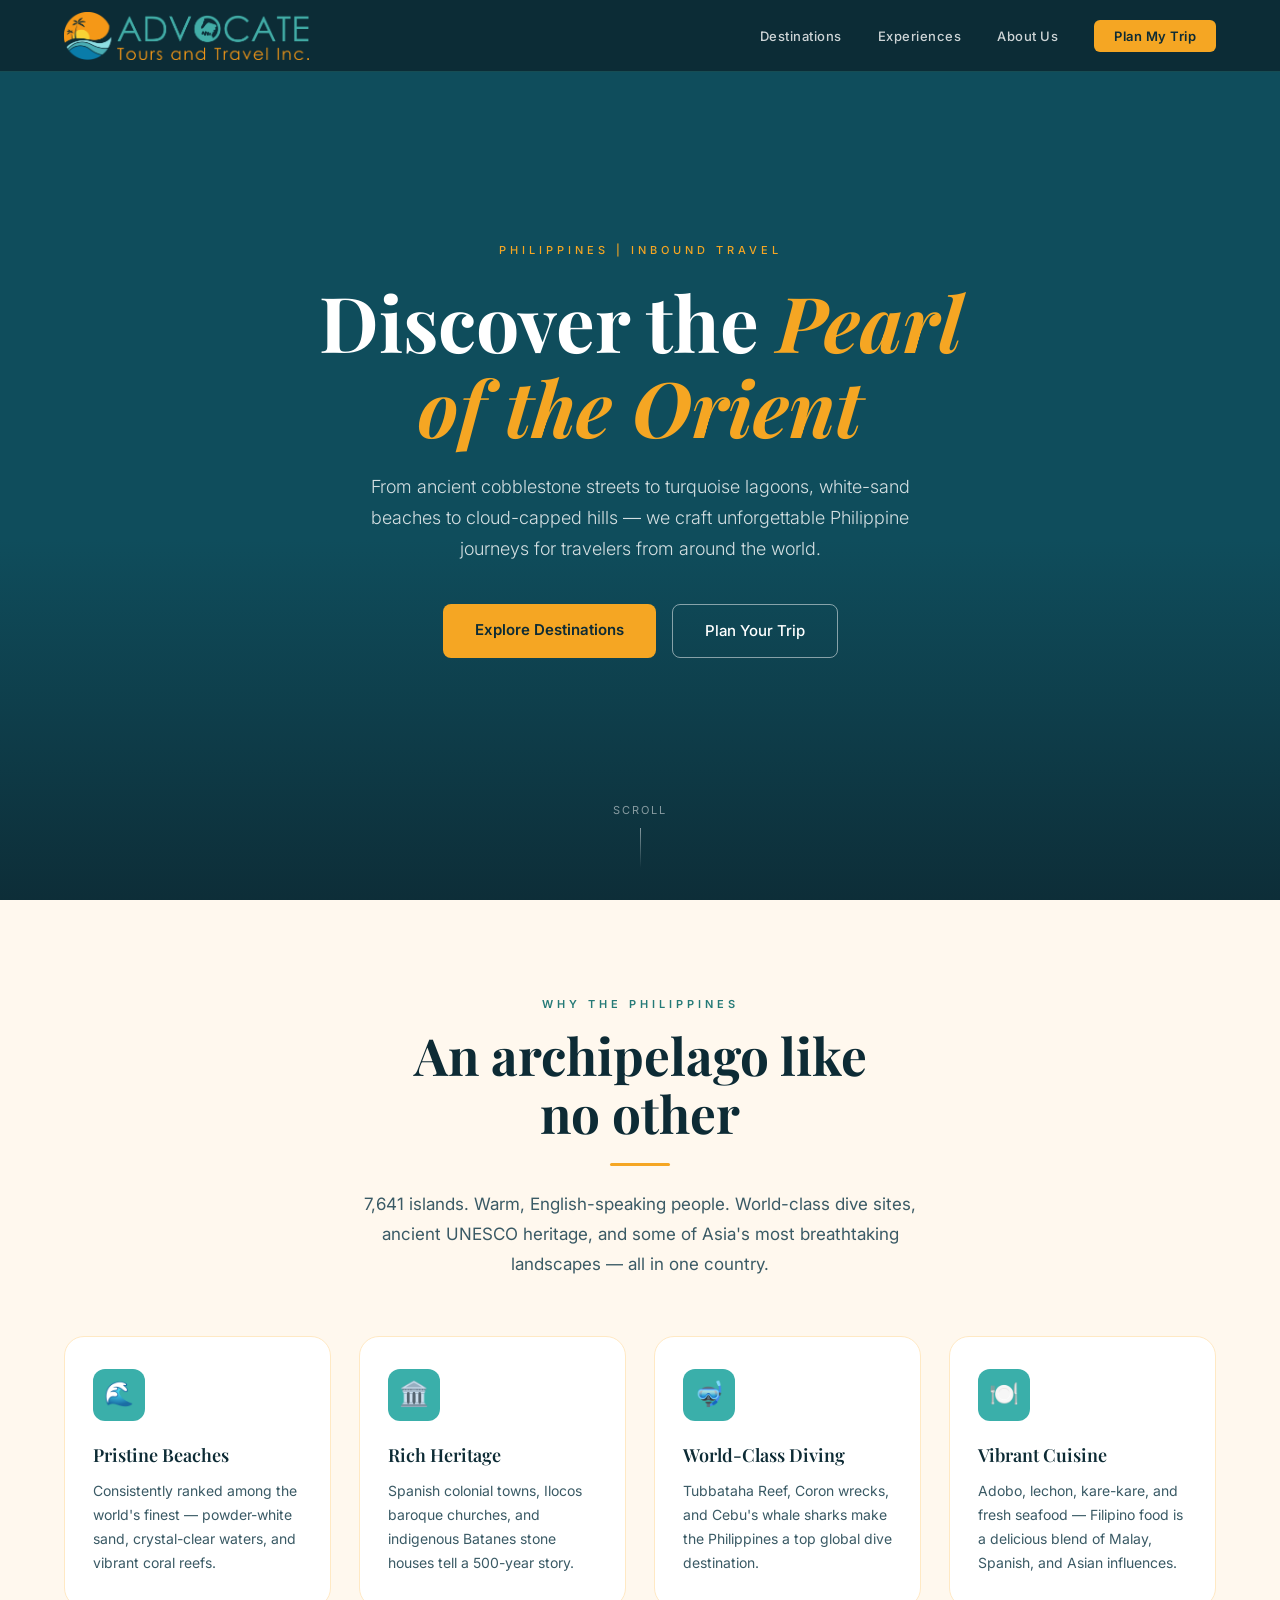
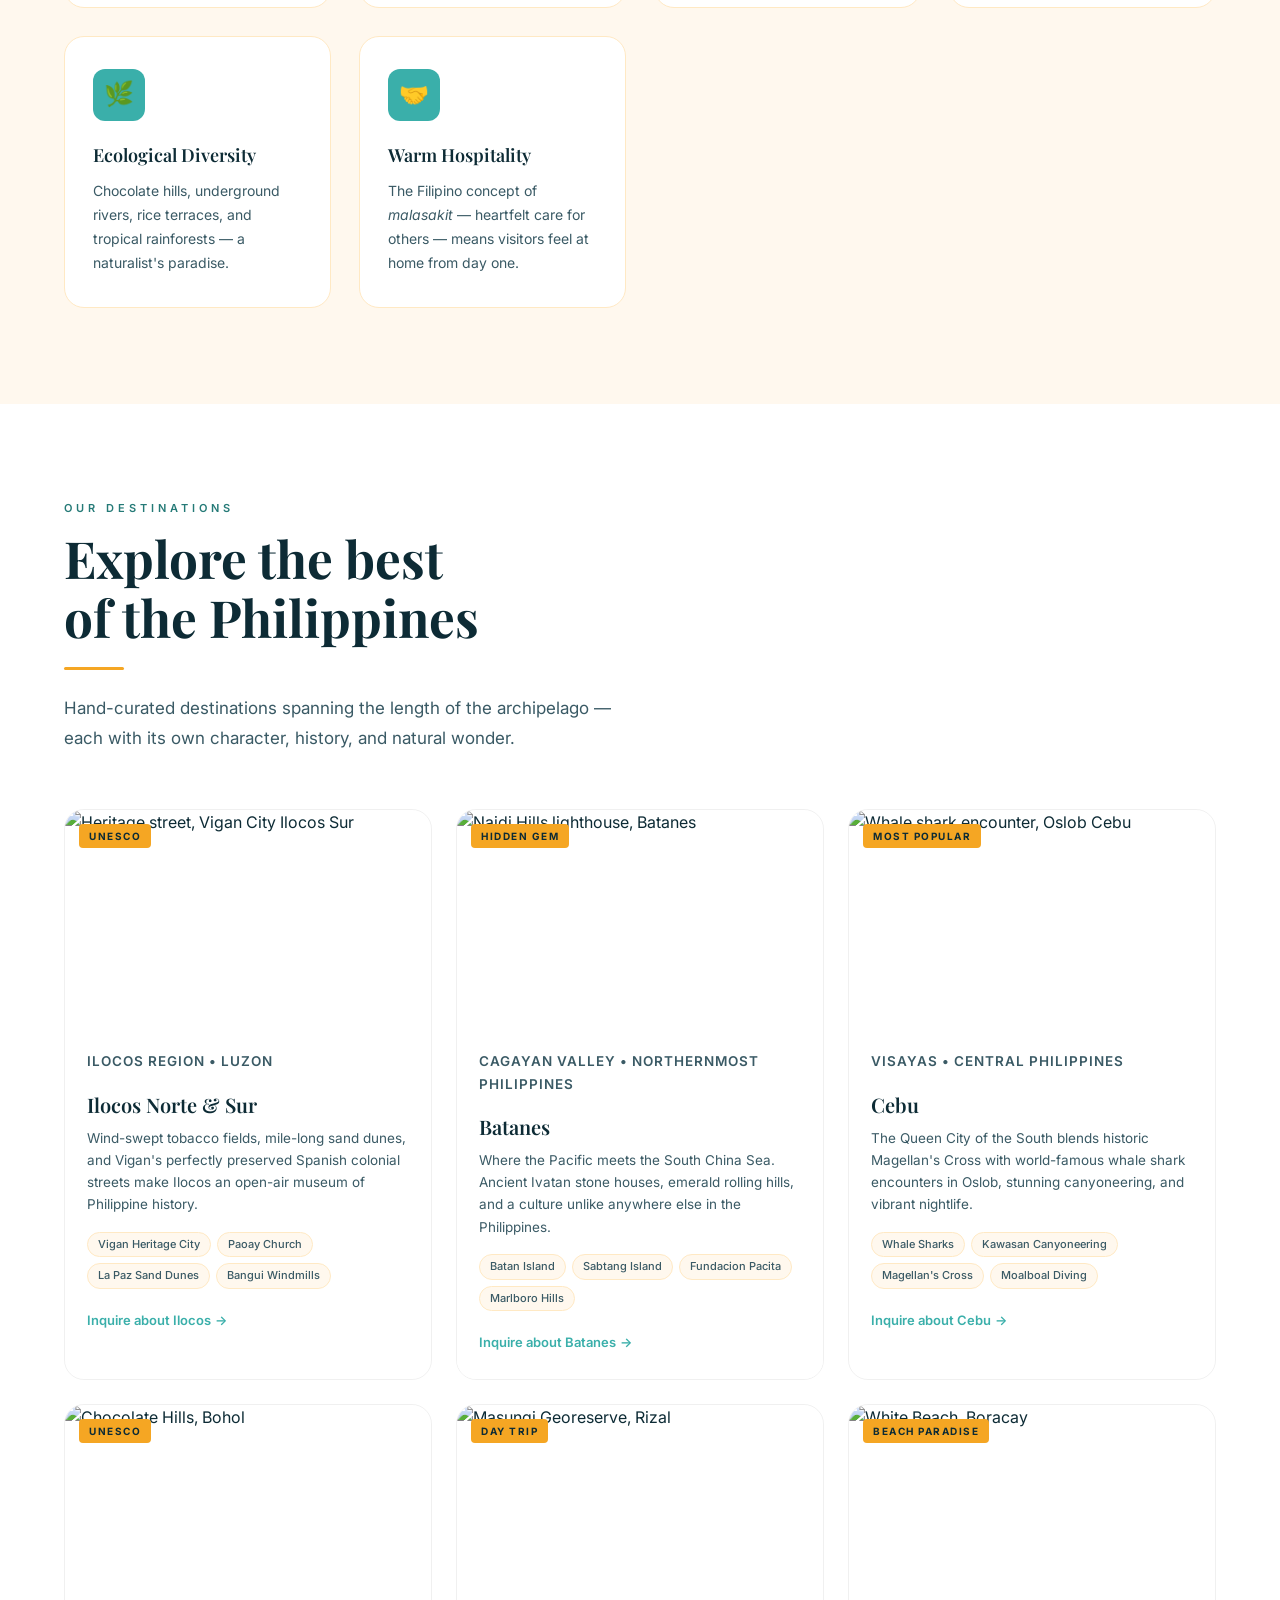
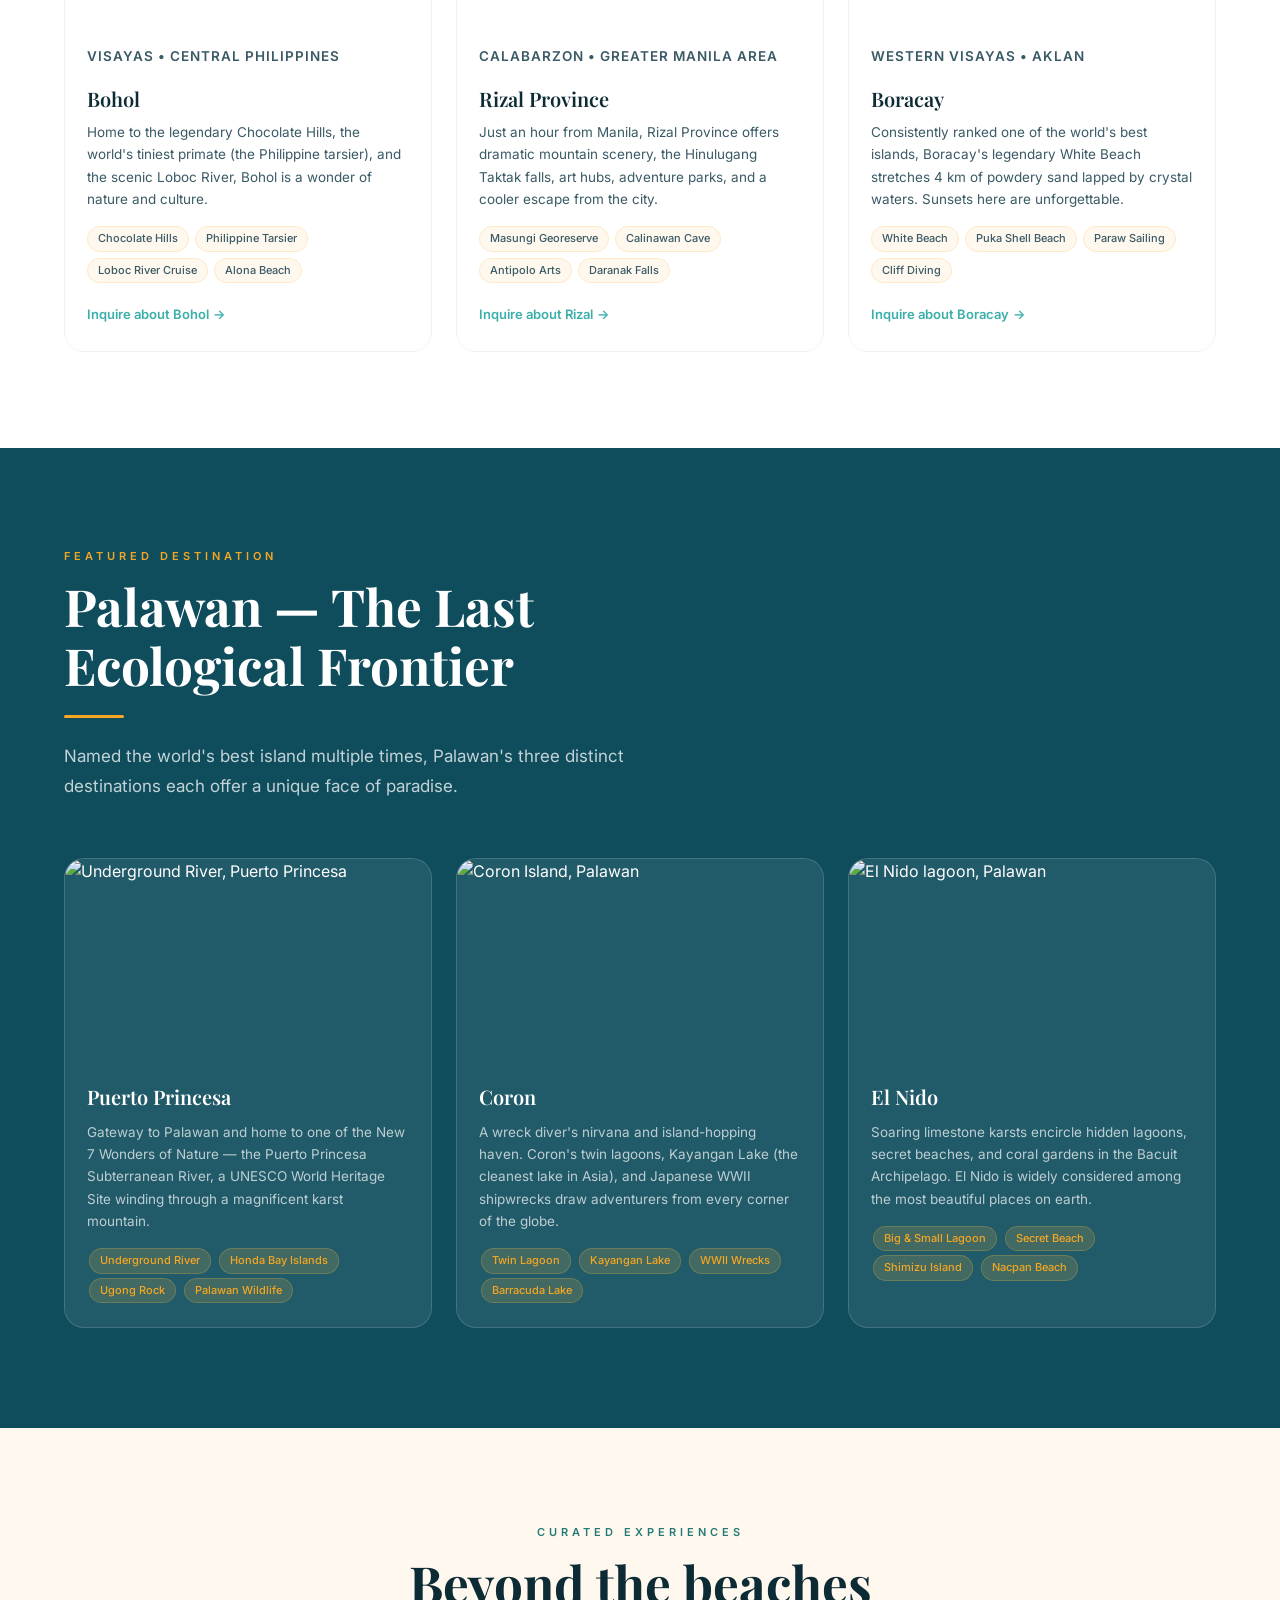
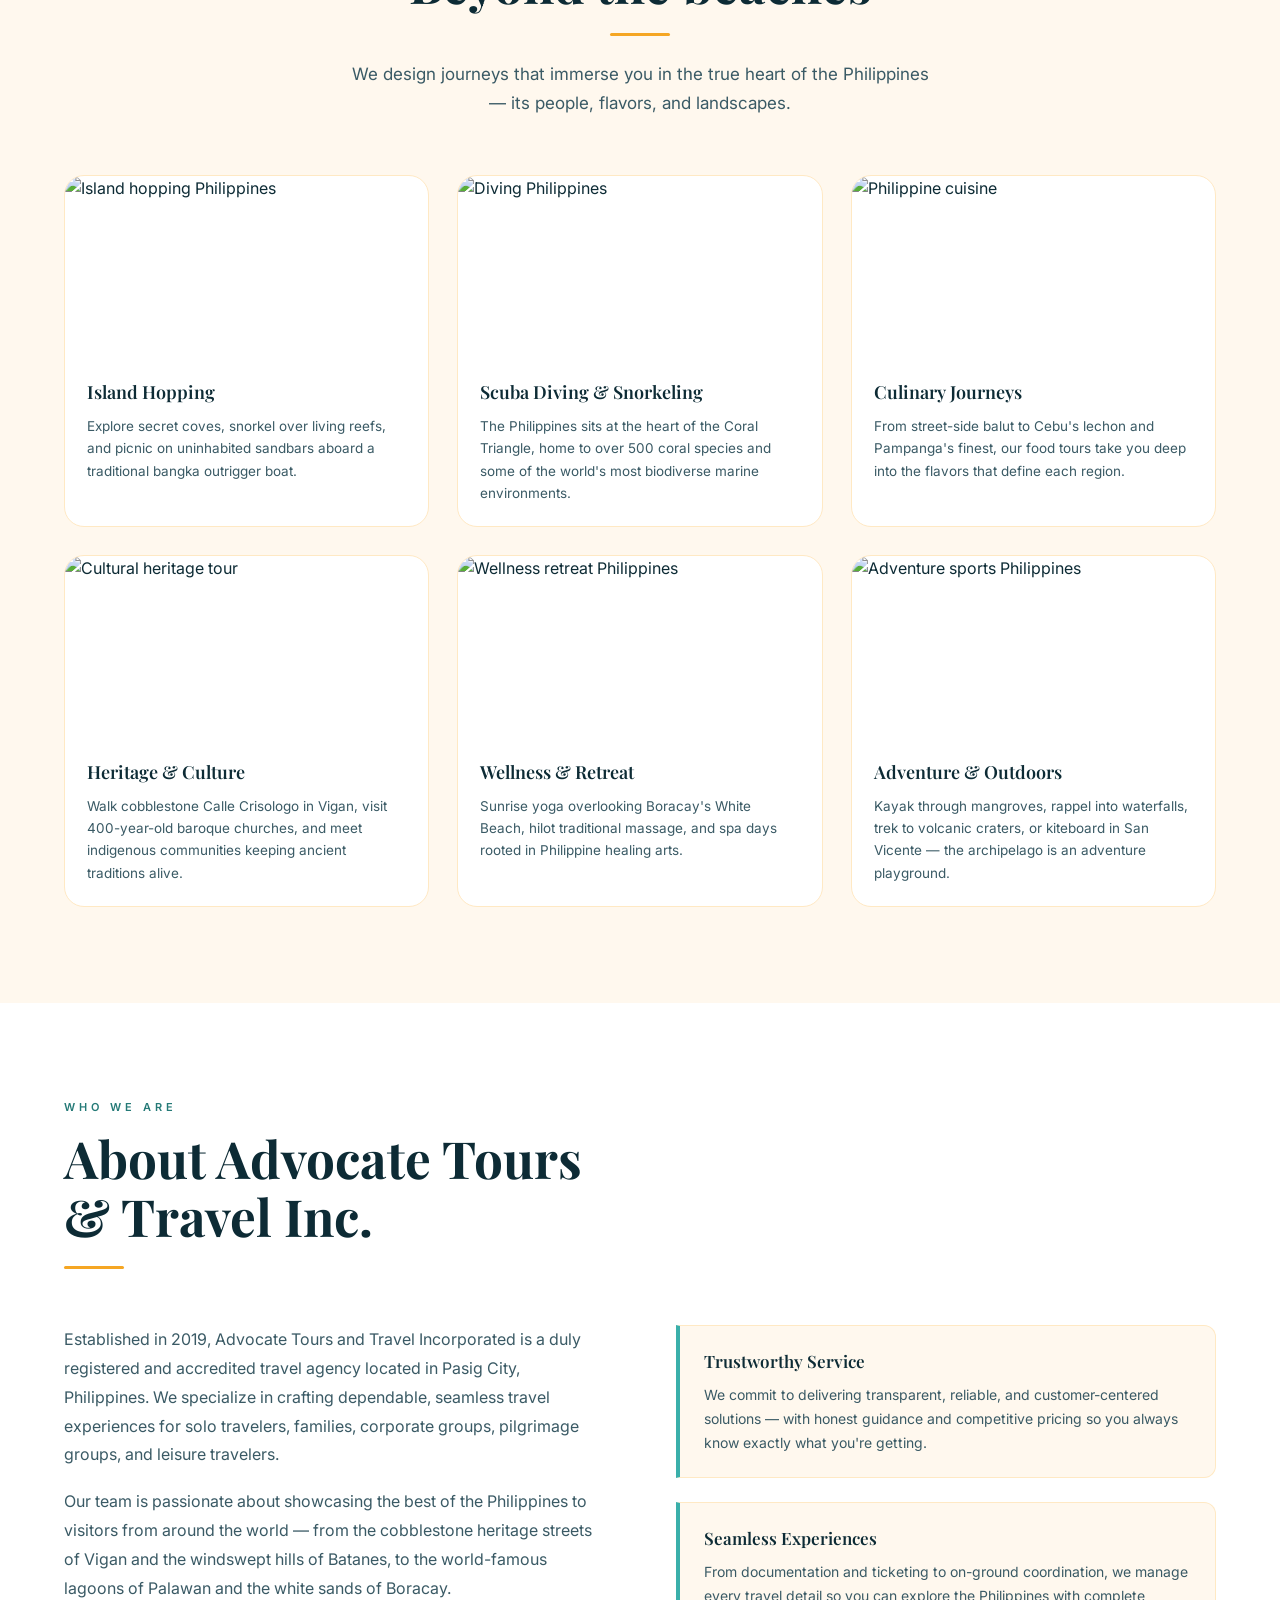
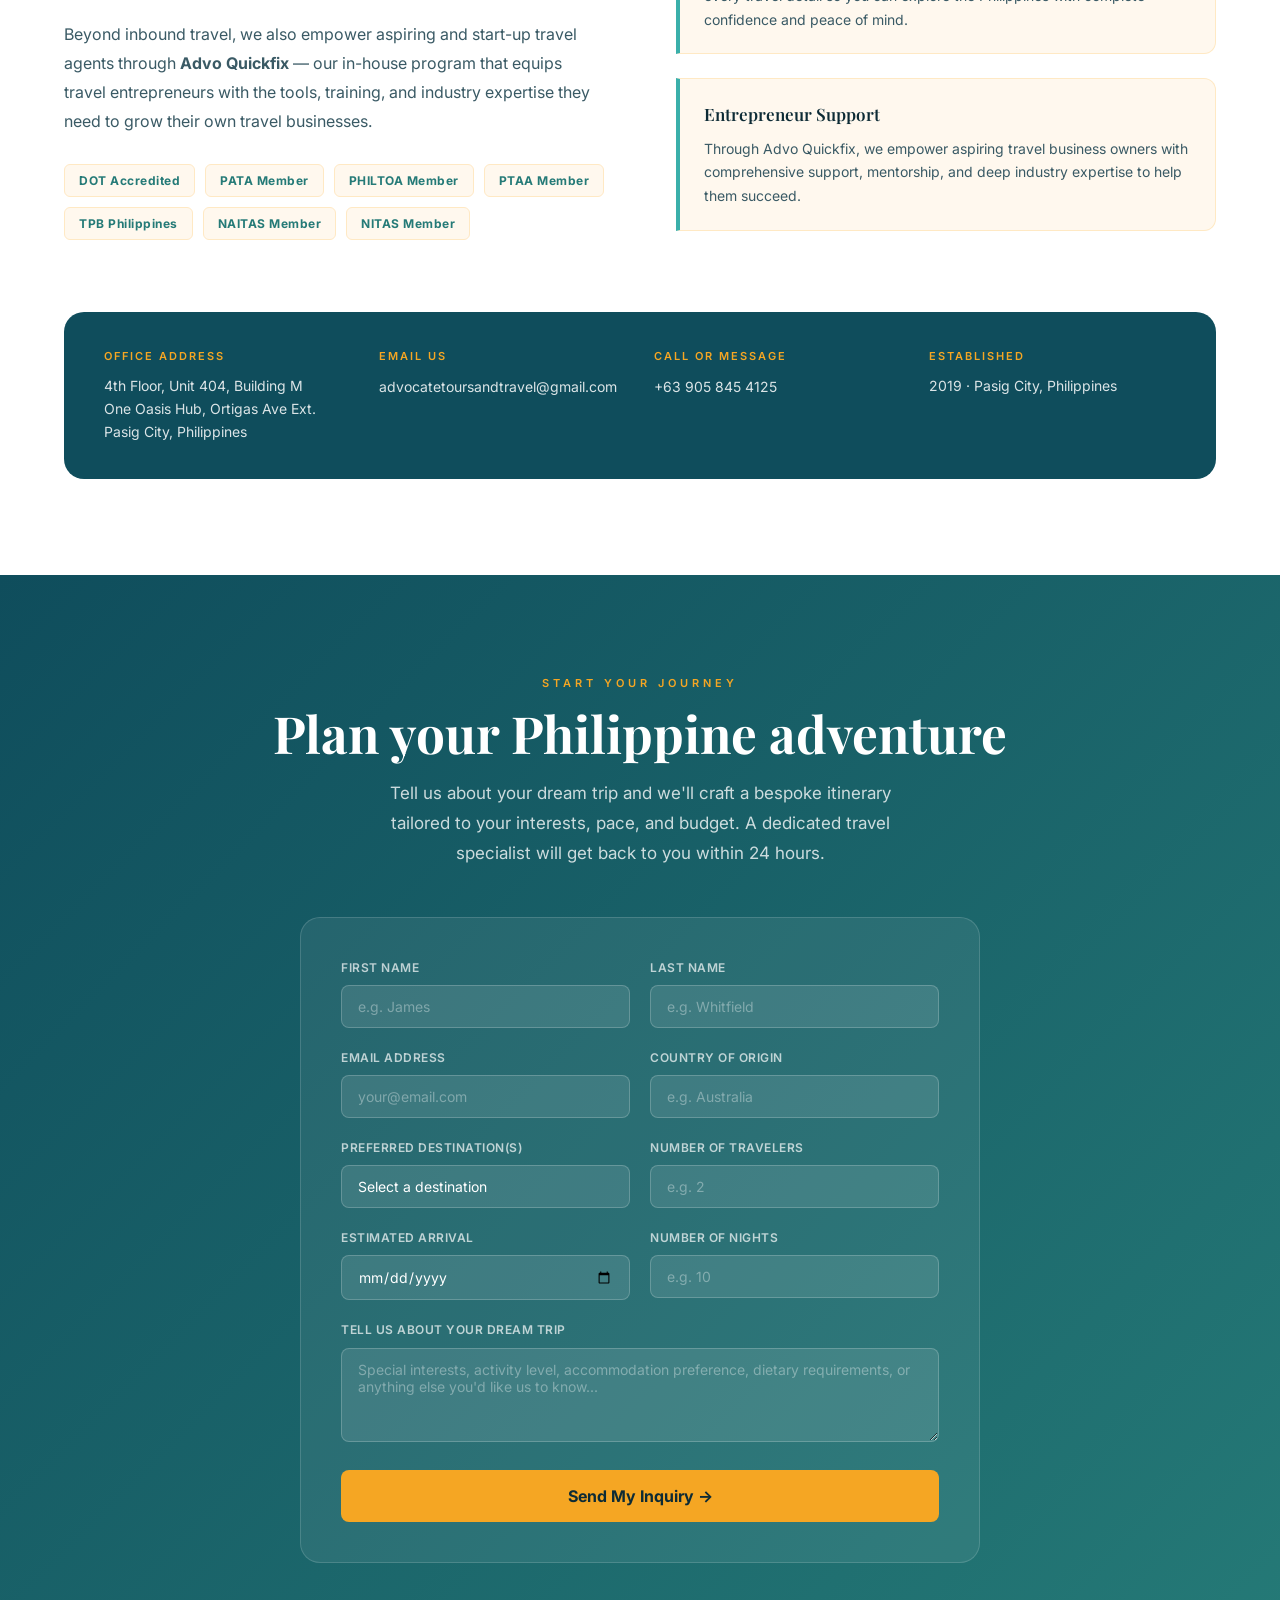
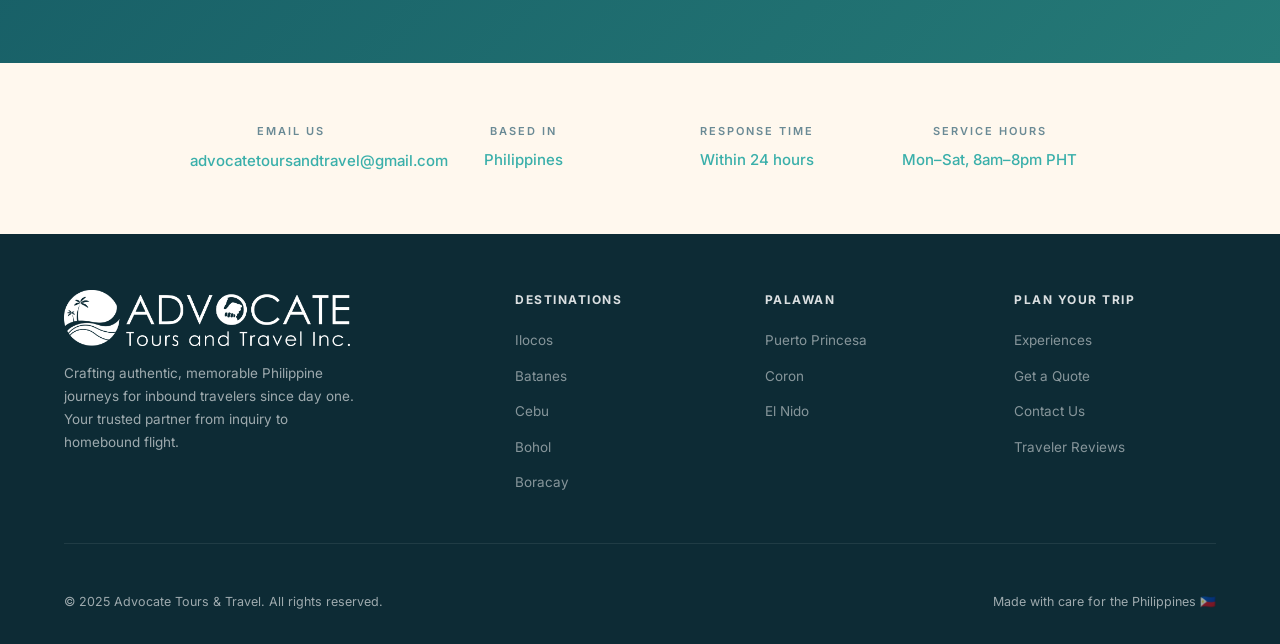
==== commit 23a5f19e: "Update hero eyebrow text" ====
--- a/index.html
+++ b/index.html
@@ -105,7 +105,7 @@
     inset: 0;
     background-image:
       linear-gradient(to bottom, rgba(15,77,92,0.3) 0%, rgba(15,77,92,0.65) 60%, rgba(13,43,53,0.92) 100%),
-      url('https://images.unsplash.com/photo-1518548419970-58e3b4079ab2?w=1600&q=80');
+      url('https://images.unsplash.com/photo-1710917554876-9e2ada25f7b4?w=1600&q=80&auto=format&fit=crop&ixlib=rb-4.1.0');
     background-size: cover;
     background-position: center;
   }
@@ -928,7 +928,7 @@
 <section class="hero" id="home">
   <div class="hero-bg"></div>
   <div class="hero-content">
-    <p class="hero-eyebrow">Philippines Inbound Travel Specialists</p>
+    <p class="hero-eyebrow">Philippines | Inbound Travel</p>
     <h1 class="hero-title">Discover the <em>Pearl<br>of the Orient</em></h1>
     <p class="hero-subtitle">From ancient cobblestone streets to turquoise lagoons, white-sand beaches to cloud-capped hills — we craft unforgettable Philippine journeys for travelers from around the world.</p>
     <div class="hero-btns">
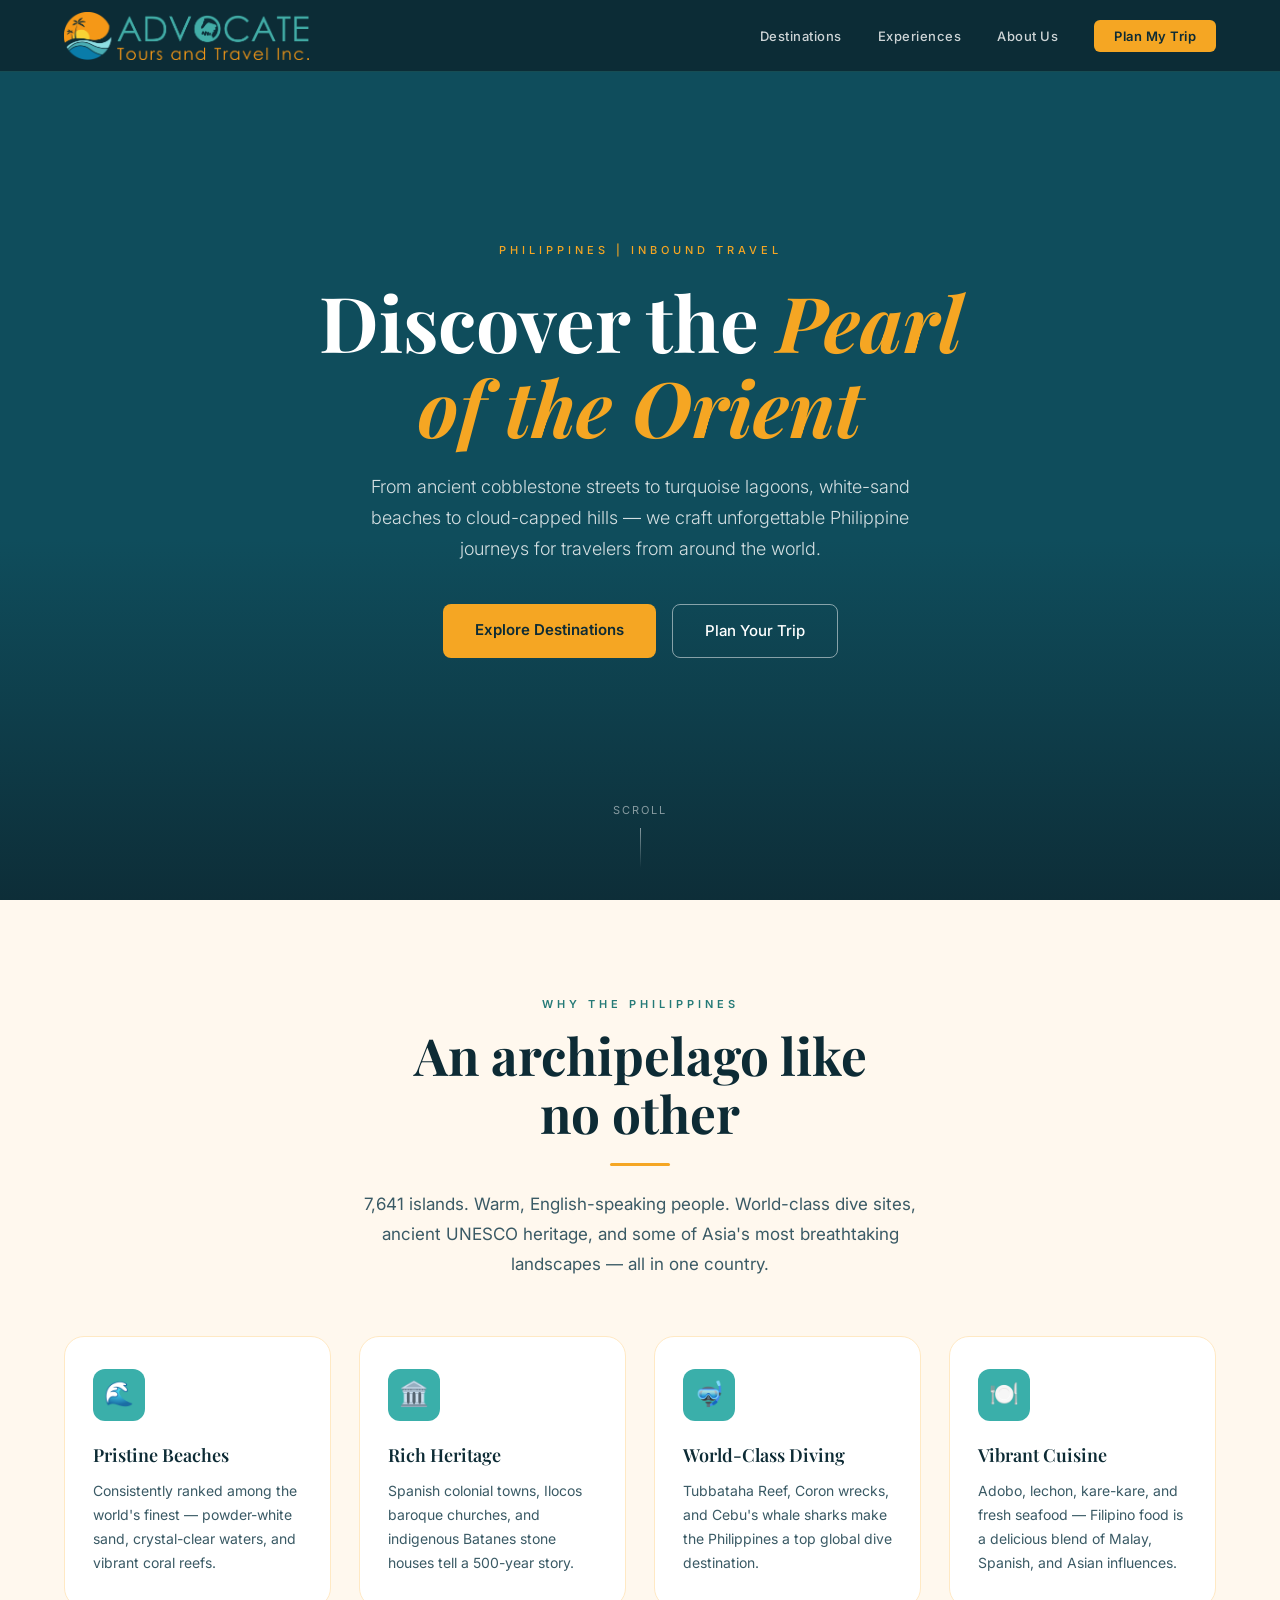
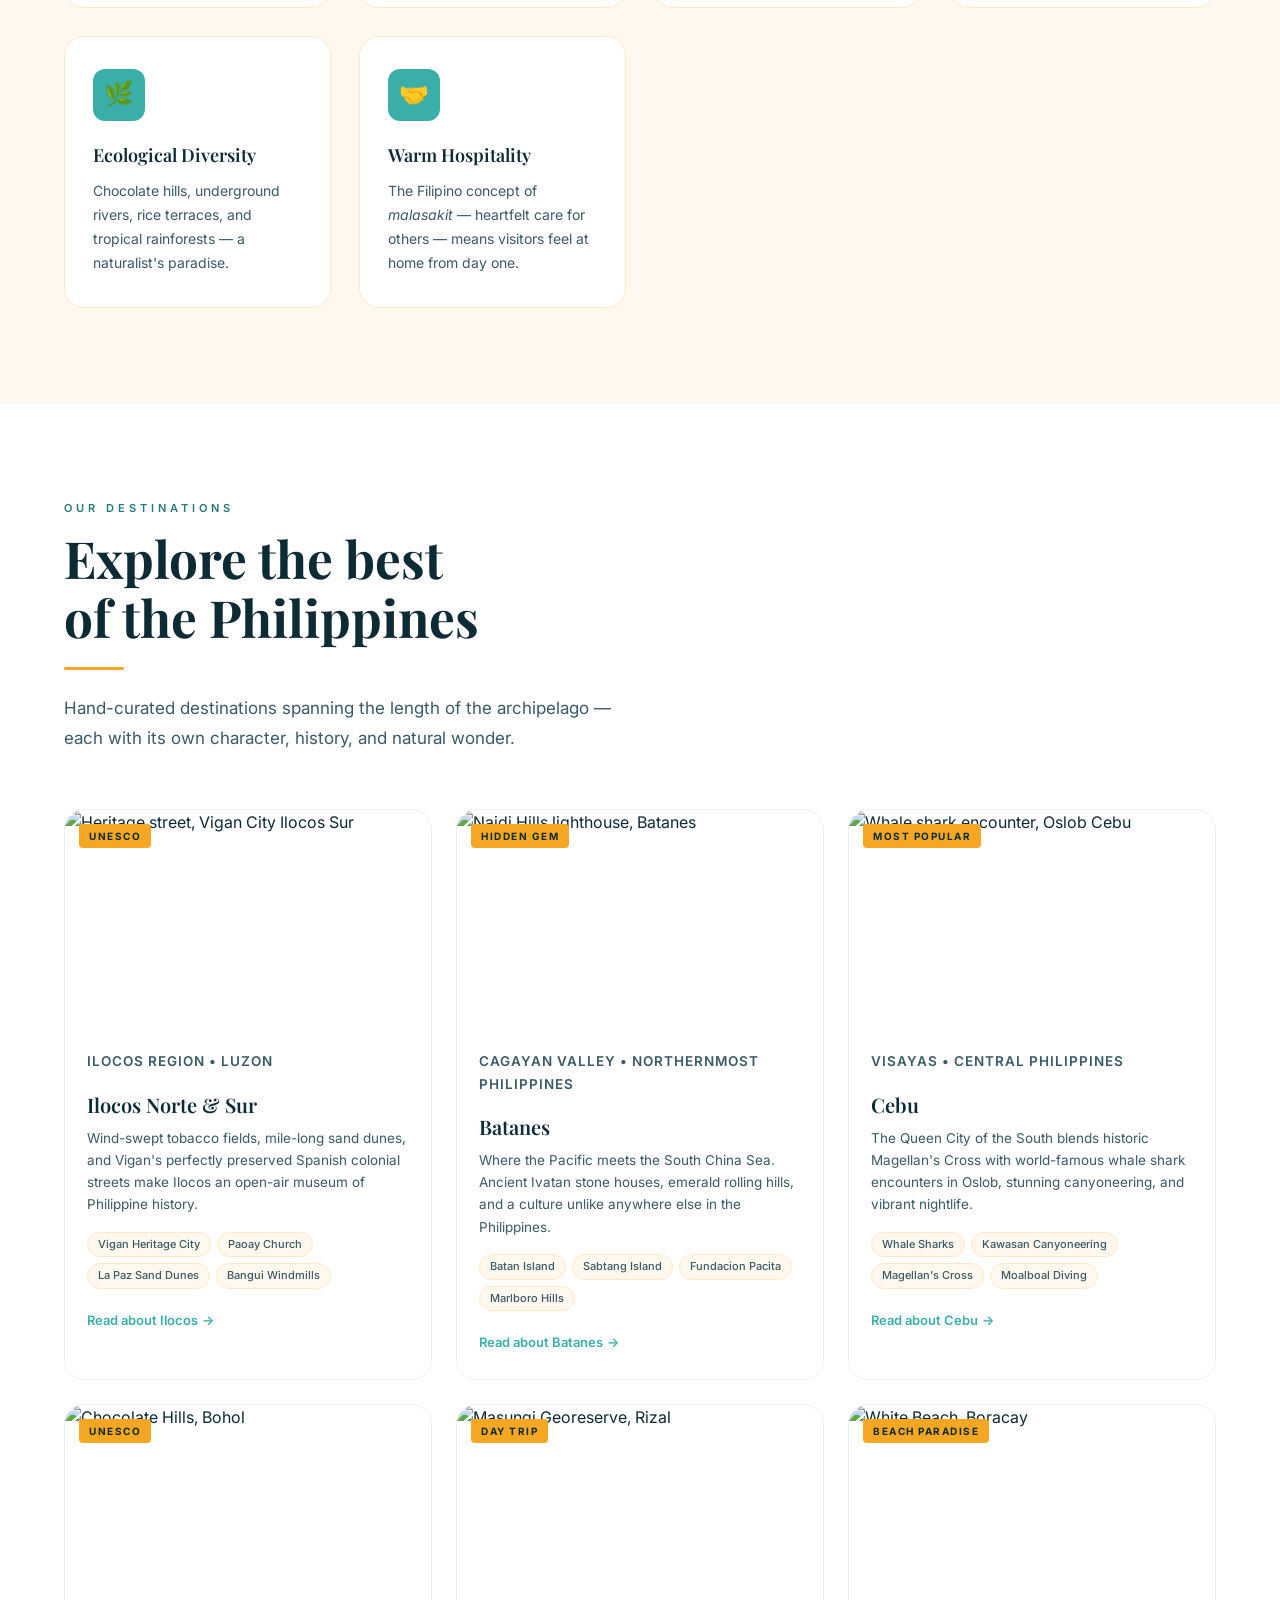
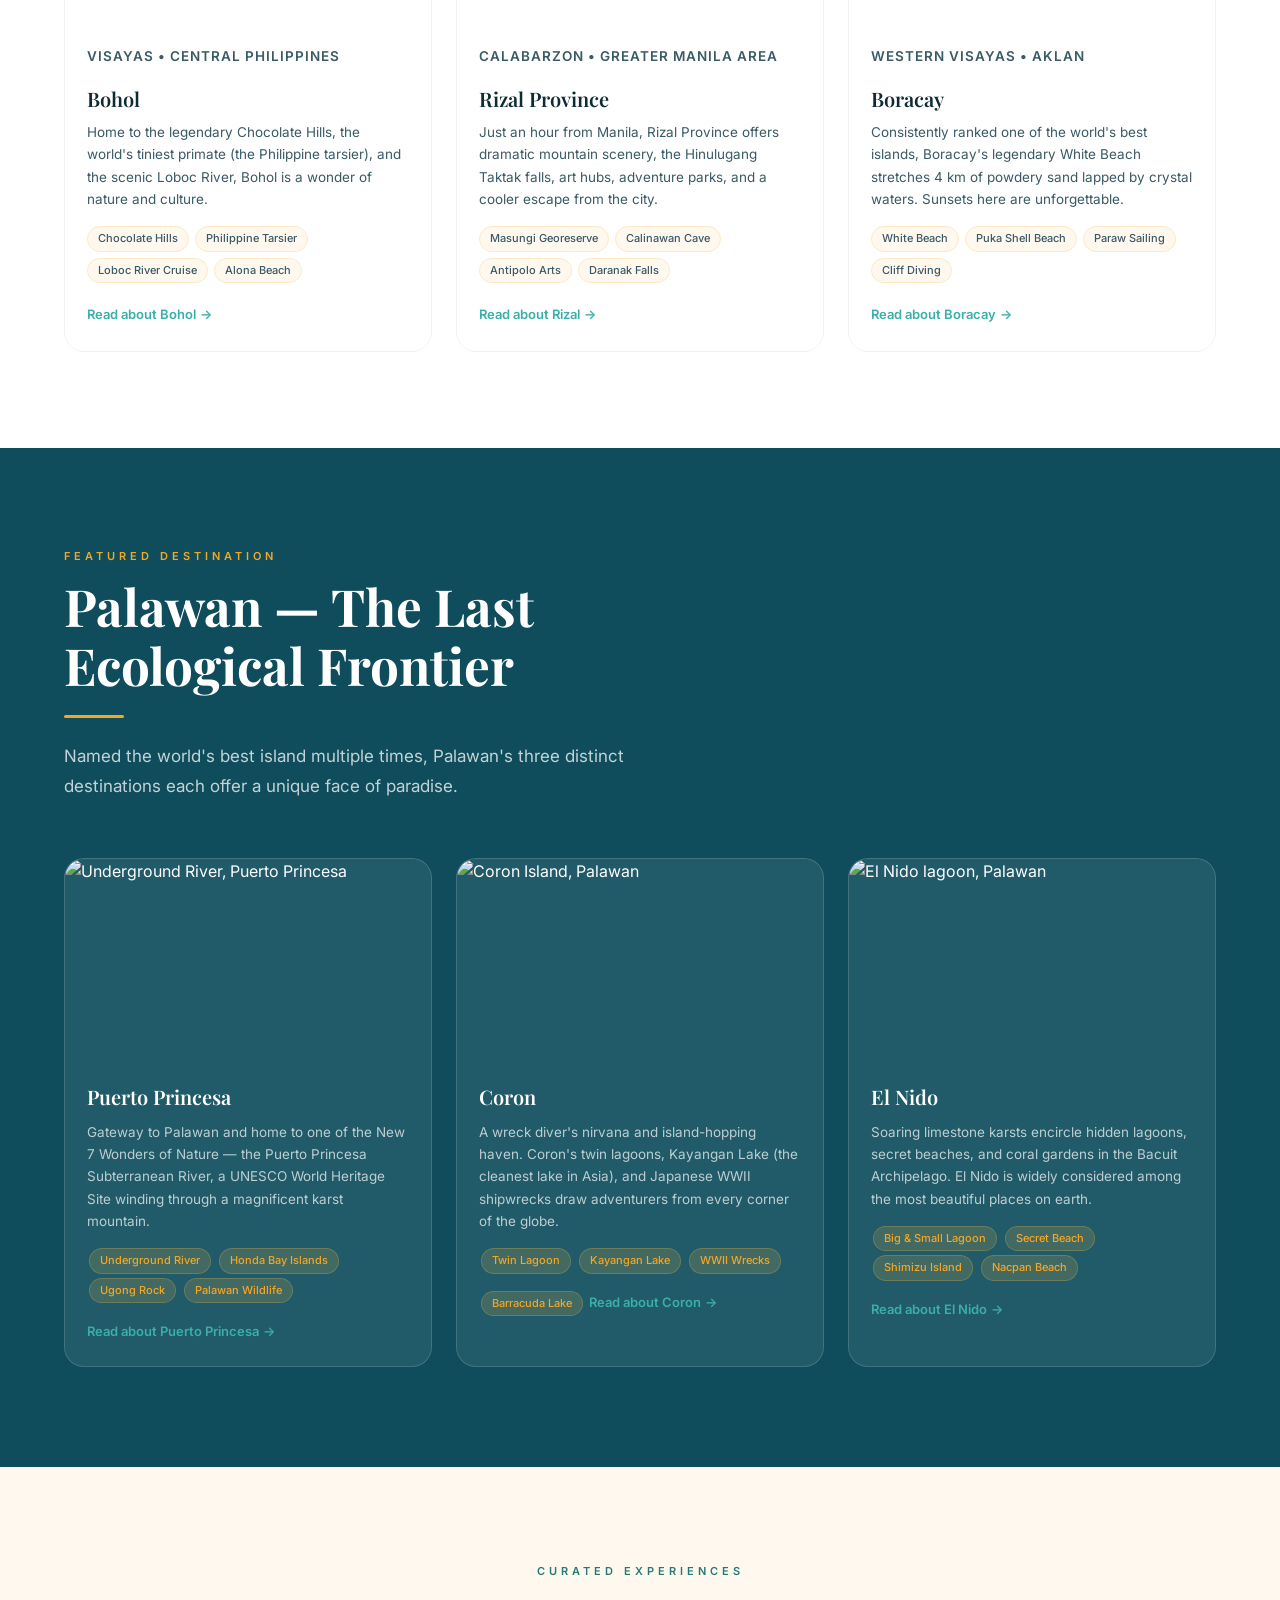
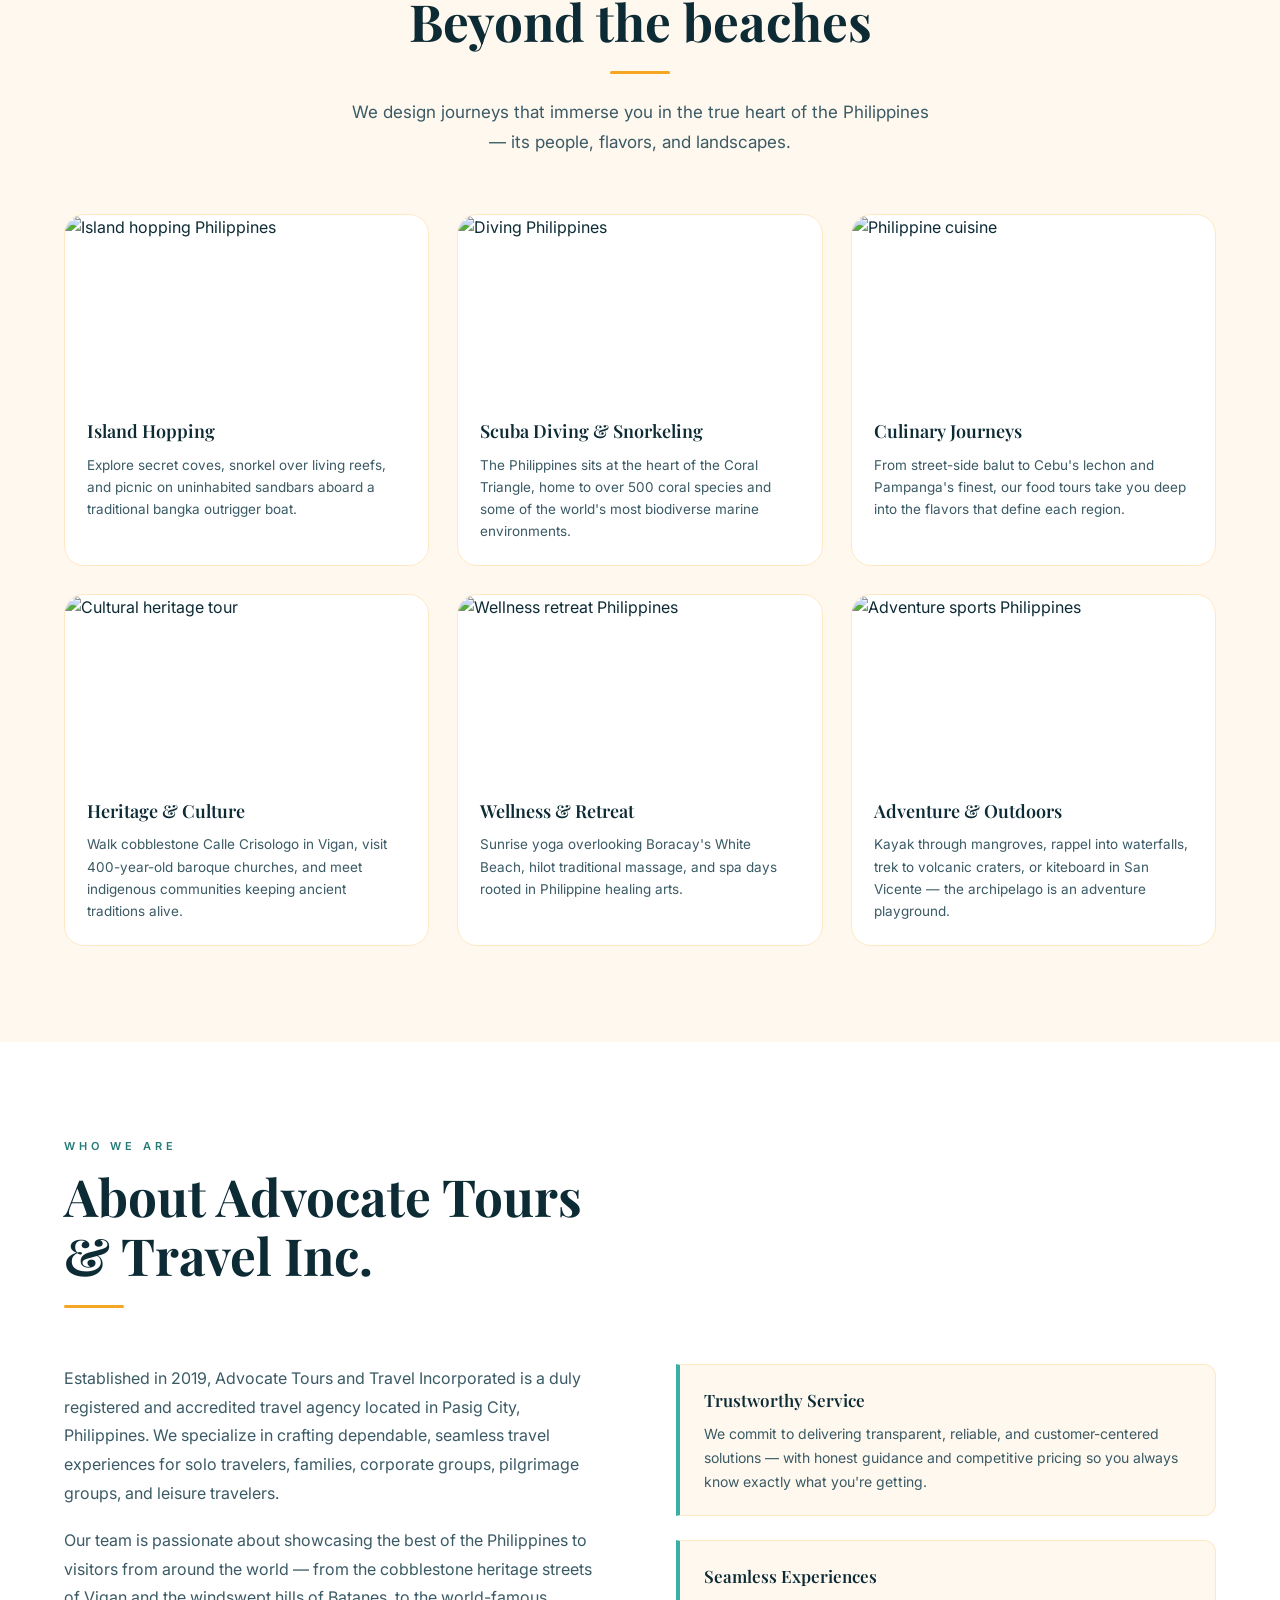
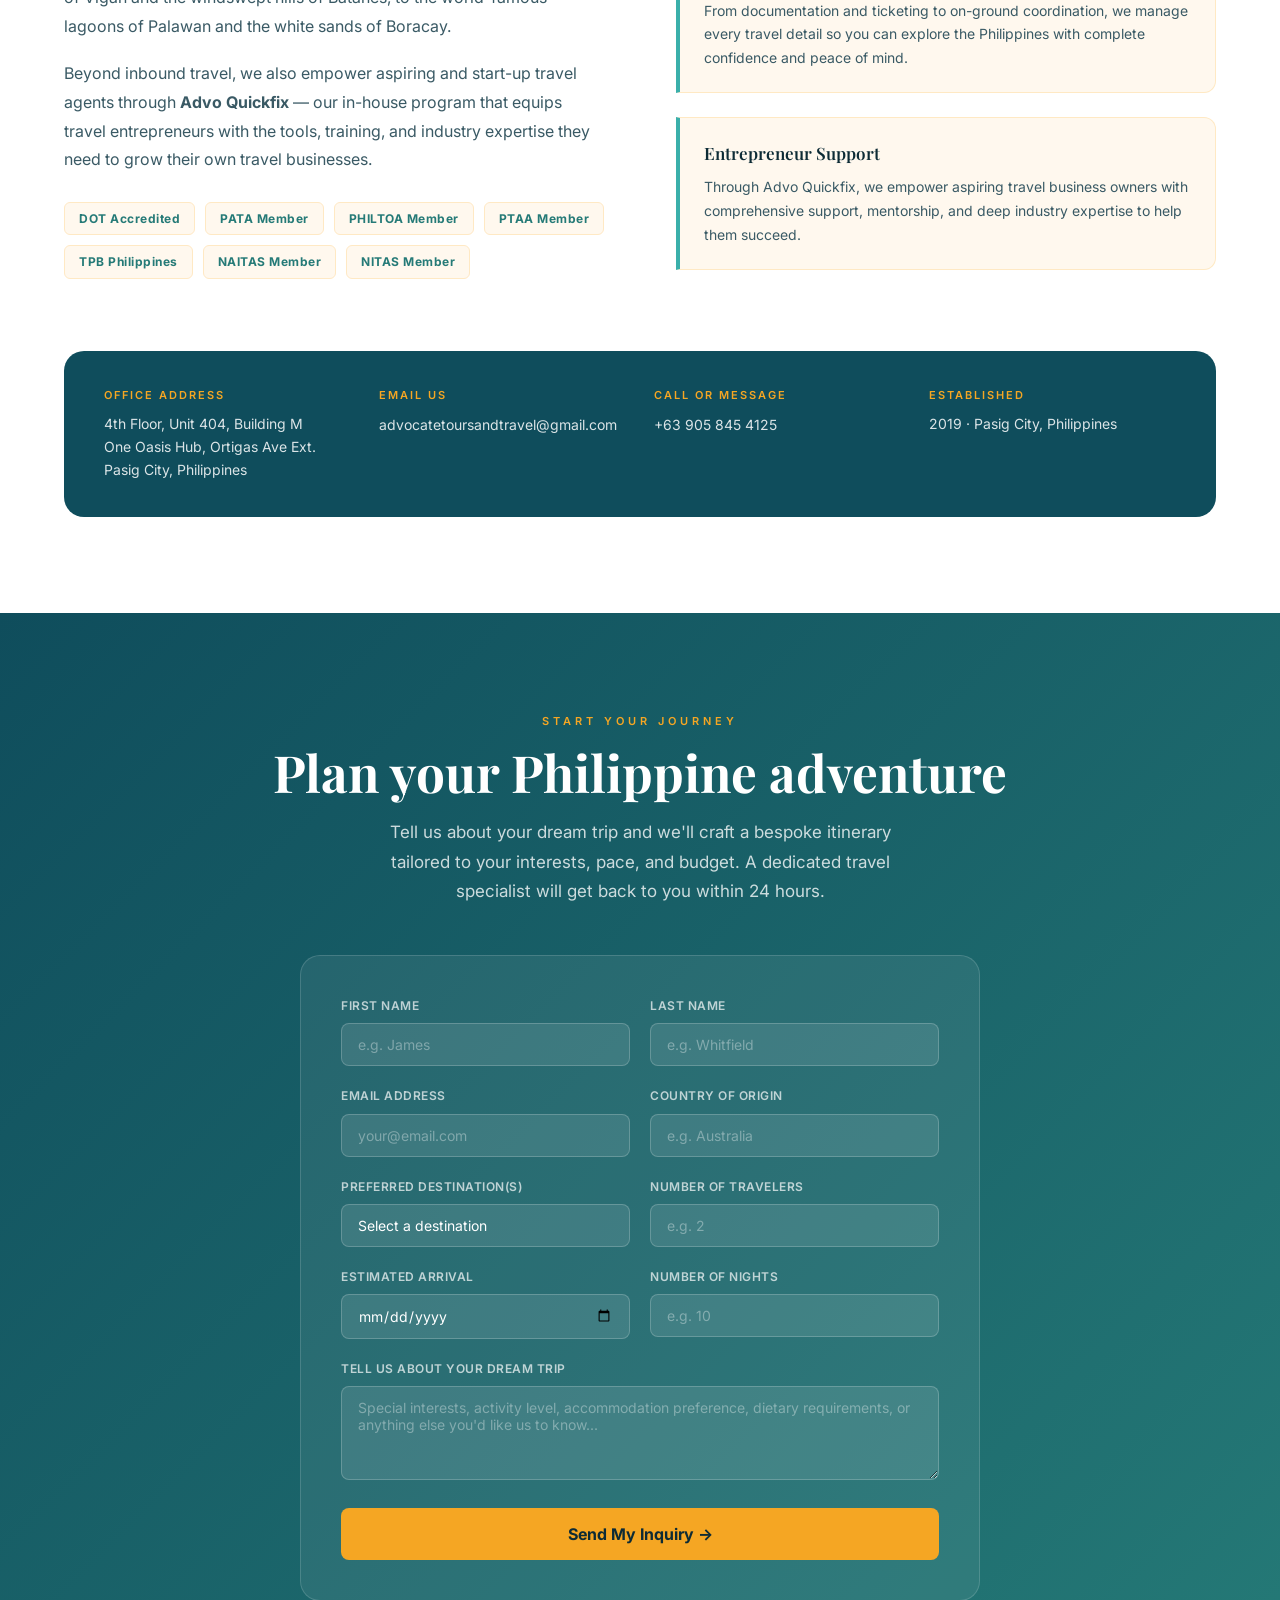
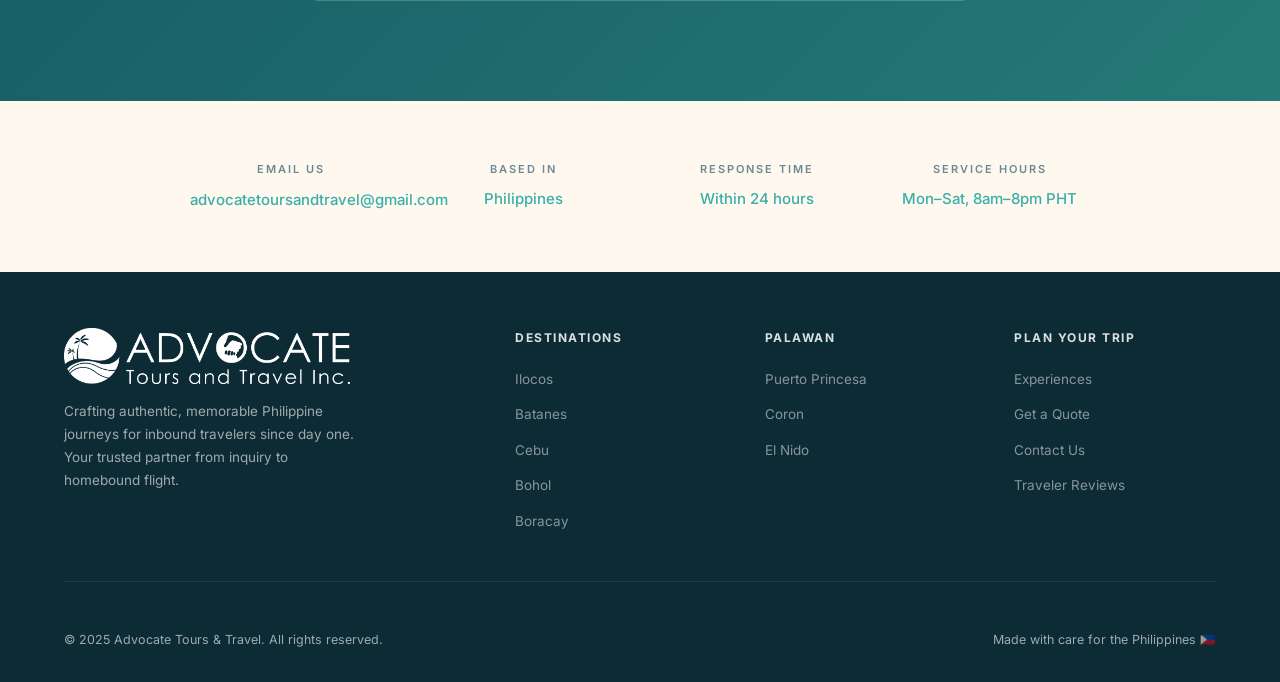
==== commit 38524d08: "Add destination article pages and link cards to articles" ====
--- a/index.html
+++ b/index.html
@@ -105,7 +105,7 @@
     inset: 0;
     background-image:
       linear-gradient(to bottom, rgba(15,77,92,0.3) 0%, rgba(15,77,92,0.65) 60%, rgba(13,43,53,0.92) 100%),
-      url('https://images.unsplash.com/photo-1710917554876-9e2ada25f7b4?w=1600&q=80&auto=format&fit=crop&ixlib=rb-4.1.0');
+      url('https://images.unsplash.com/photo-1675759801135-cc2bba0a677b?w=1600&q=80&auto=format&fit=crop&ixlib=rb-4.1.0');
     background-size: cover;
     background-position: center;
   }
@@ -1010,7 +1010,7 @@
           <span class="tag">La Paz Sand Dunes</span>
           <span class="tag">Bangui Windmills</span>
         </div>
-        <a href="#book" class="dest-link">Inquire about Ilocos <span>→</span></a>
+        <a href="ilocos.html" class="dest-link">Read about Ilocos <span>→</span></a>
       </div>
     </div>
 
@@ -1030,7 +1030,7 @@
           <span class="tag">Fundacion Pacita</span>
           <span class="tag">Marlboro Hills</span>
         </div>
-        <a href="#book" class="dest-link">Inquire about Batanes <span>→</span></a>
+        <a href="batanes.html" class="dest-link">Read about Batanes <span>→</span></a>
       </div>
     </div>
 
@@ -1050,7 +1050,7 @@
           <span class="tag">Magellan's Cross</span>
           <span class="tag">Moalboal Diving</span>
         </div>
-        <a href="#book" class="dest-link">Inquire about Cebu <span>→</span></a>
+        <a href="cebu.html" class="dest-link">Read about Cebu <span>→</span></a>
       </div>
     </div>
 
@@ -1070,7 +1070,7 @@
           <span class="tag">Loboc River Cruise</span>
           <span class="tag">Alona Beach</span>
         </div>
-        <a href="#book" class="dest-link">Inquire about Bohol <span>→</span></a>
+        <a href="bohol.html" class="dest-link">Read about Bohol <span>→</span></a>
       </div>
     </div>
 
@@ -1090,7 +1090,7 @@
           <span class="tag">Antipolo Arts</span>
           <span class="tag">Daranak Falls</span>
         </div>
-        <a href="#book" class="dest-link">Inquire about Rizal <span>→</span></a>
+        <a href="rizal.html" class="dest-link">Read about Rizal <span>→</span></a>
       </div>
     </div>
 
@@ -1110,7 +1110,7 @@
           <span class="tag">Paraw Sailing</span>
           <span class="tag">Cliff Diving</span>
         </div>
-        <a href="#book" class="dest-link">Inquire about Boracay <span>→</span></a>
+        <a href="boracay.html" class="dest-link">Read about Boracay <span>→</span></a>
       </div>
     </div>
 
@@ -1138,6 +1138,7 @@
           <span class="palawan-tag">Honda Bay Islands</span>
           <span class="palawan-tag">Ugong Rock</span>
           <span class="palawan-tag">Palawan Wildlife</span>
+          <a href="puerto-princesa.html" class="dest-link" style="margin-top:16px;">Read about Puerto Princesa <span>→</span></a>
         </div>
       </div>
 
@@ -1151,6 +1152,7 @@
           <span class="palawan-tag">Kayangan Lake</span>
           <span class="palawan-tag">WWII Wrecks</span>
           <span class="palawan-tag">Barracuda Lake</span>
+          <a href="coron.html" class="dest-link" style="margin-top:16px;">Read about Coron <span>→</span></a>
         </div>
       </div>
 
@@ -1164,6 +1166,7 @@
           <span class="palawan-tag">Secret Beach</span>
           <span class="palawan-tag">Shimizu Island</span>
           <span class="palawan-tag">Nacpan Beach</span>
+          <a href="el-nido.html" class="dest-link" style="margin-top:16px;">Read about El Nido <span>→</span></a>
         </div>
       </div>
 
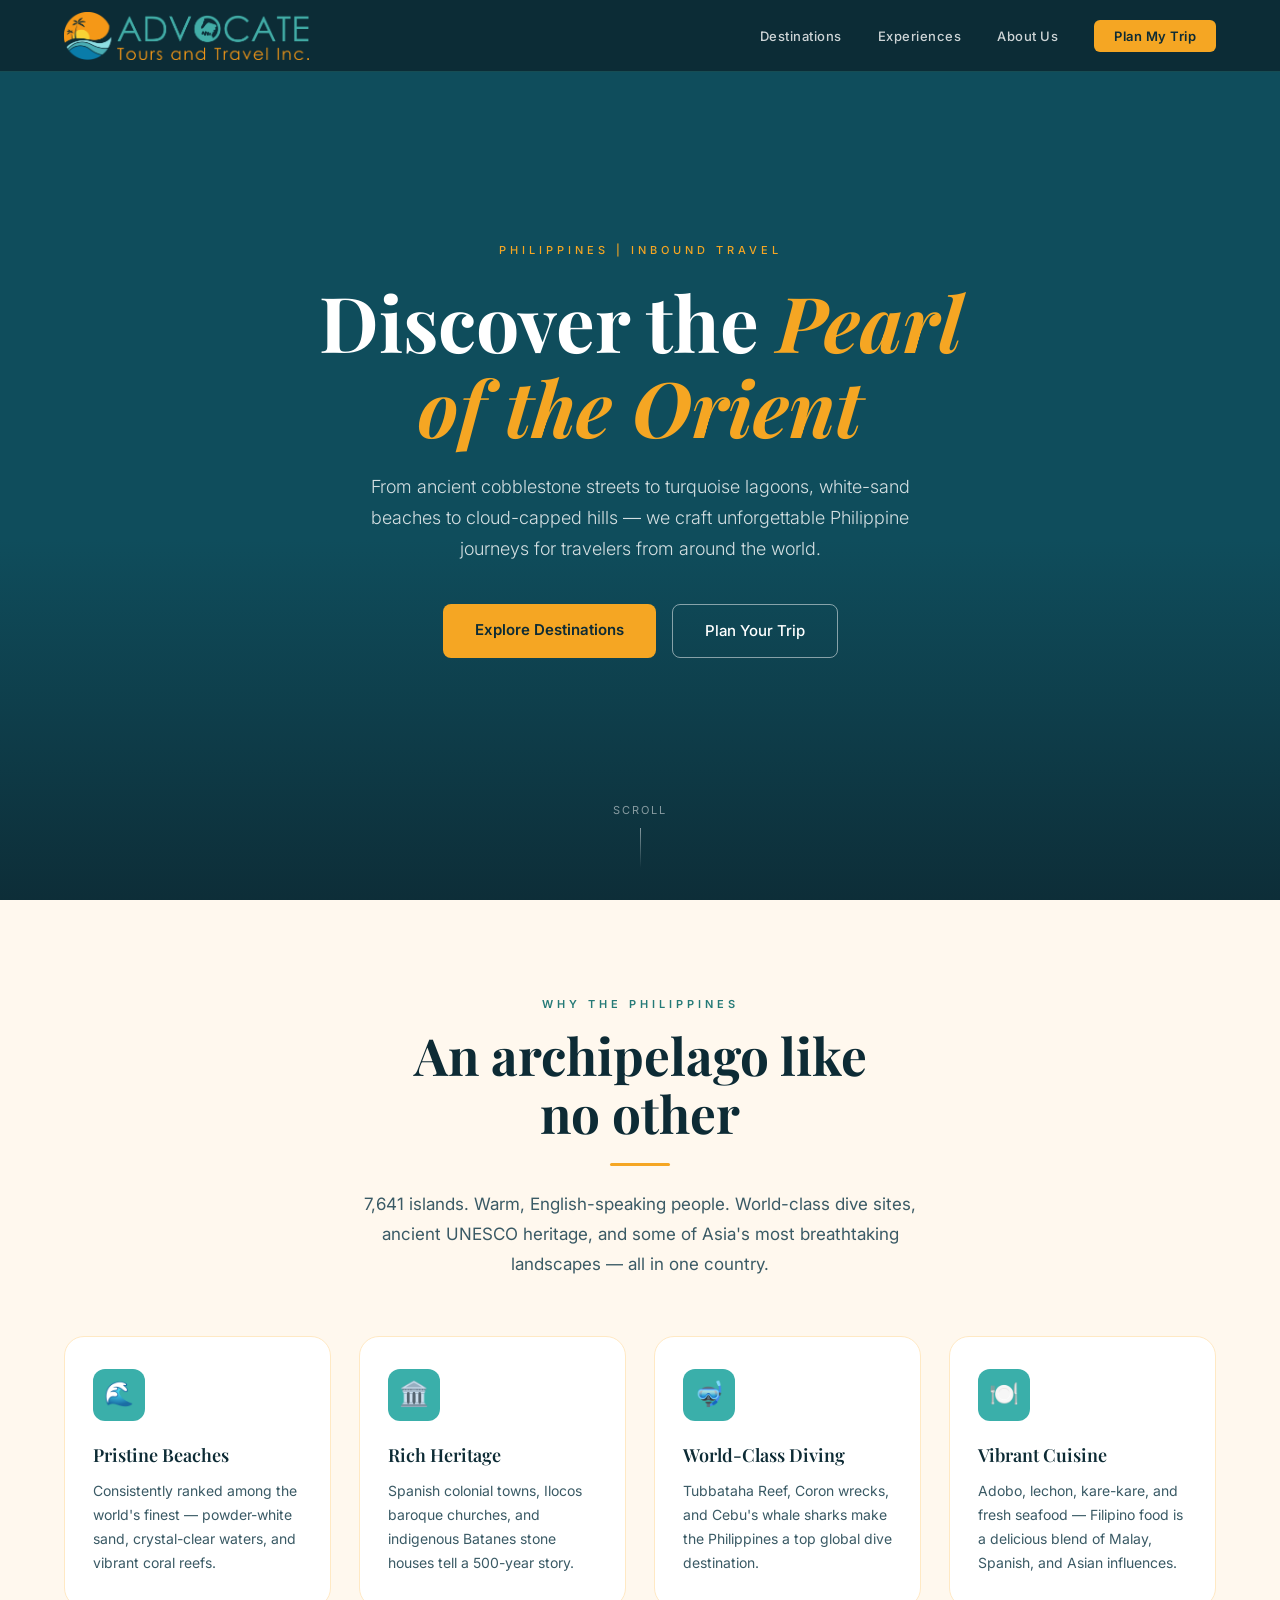
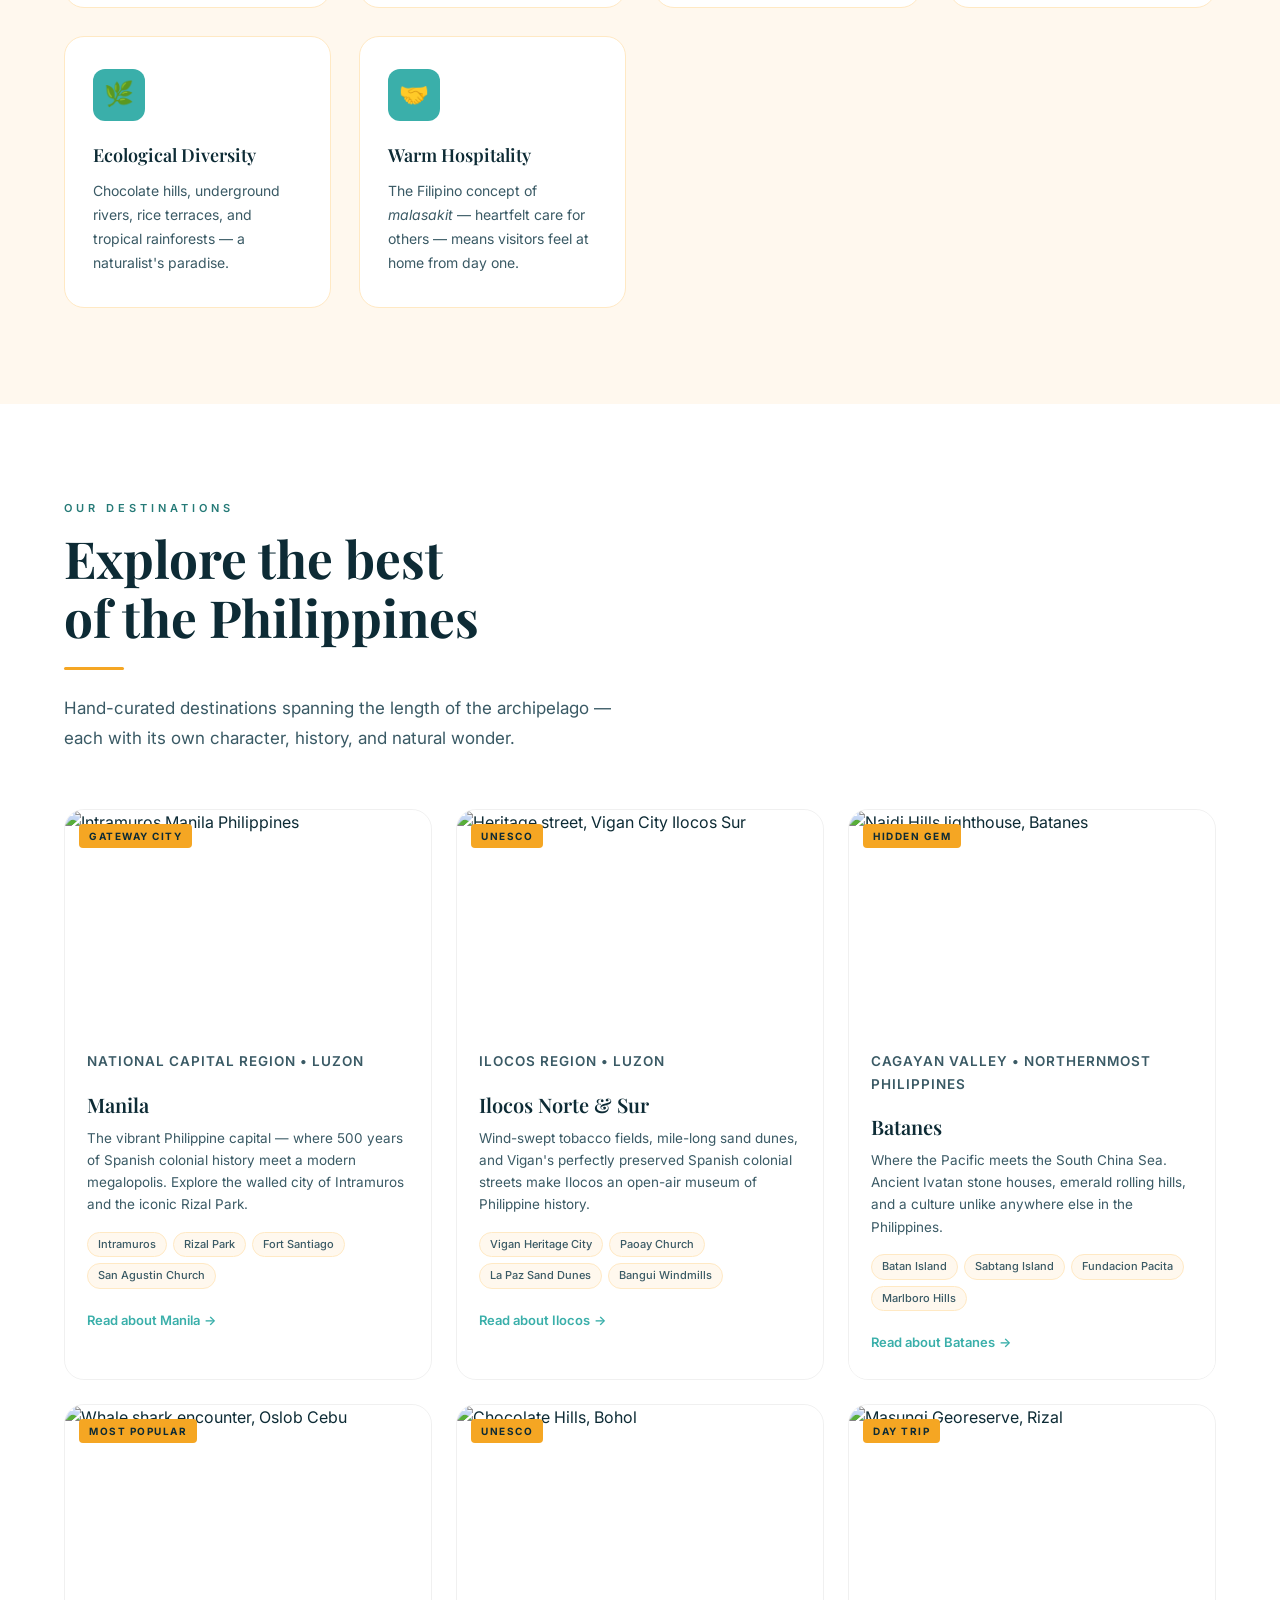
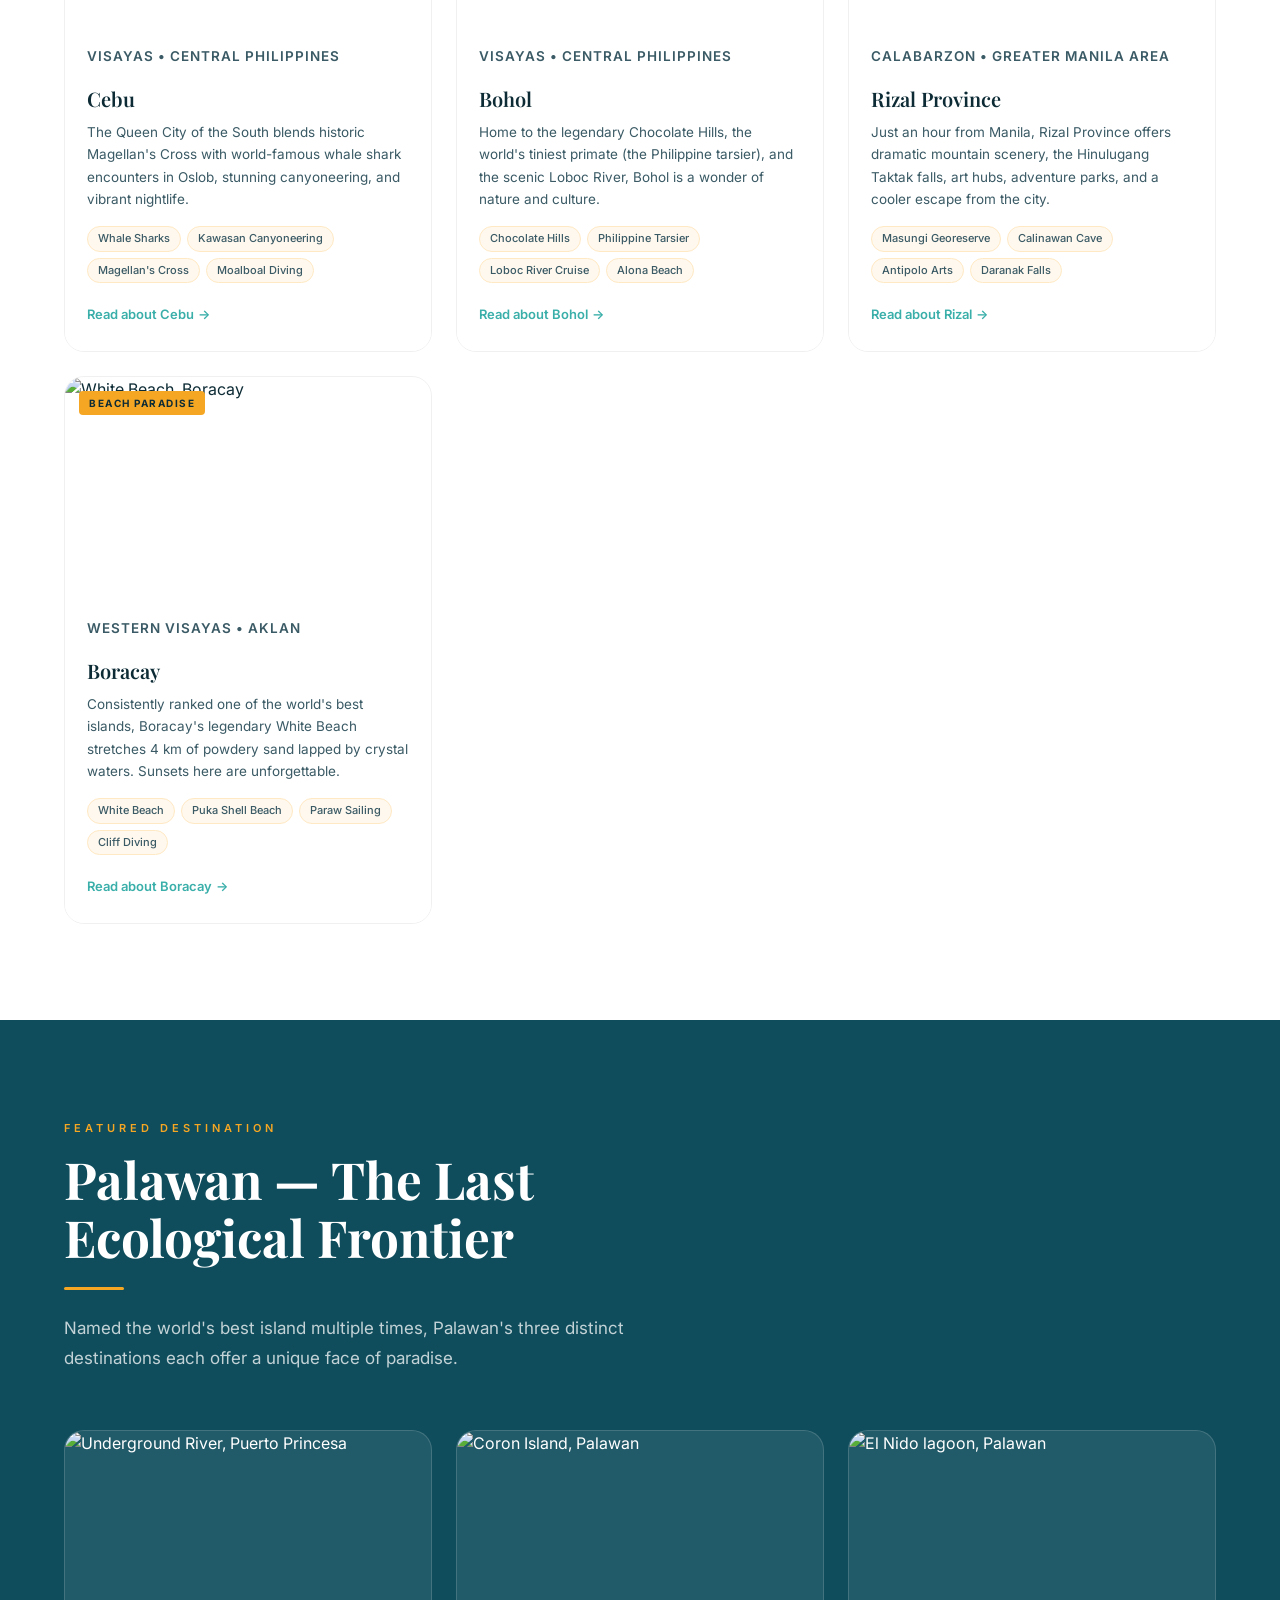
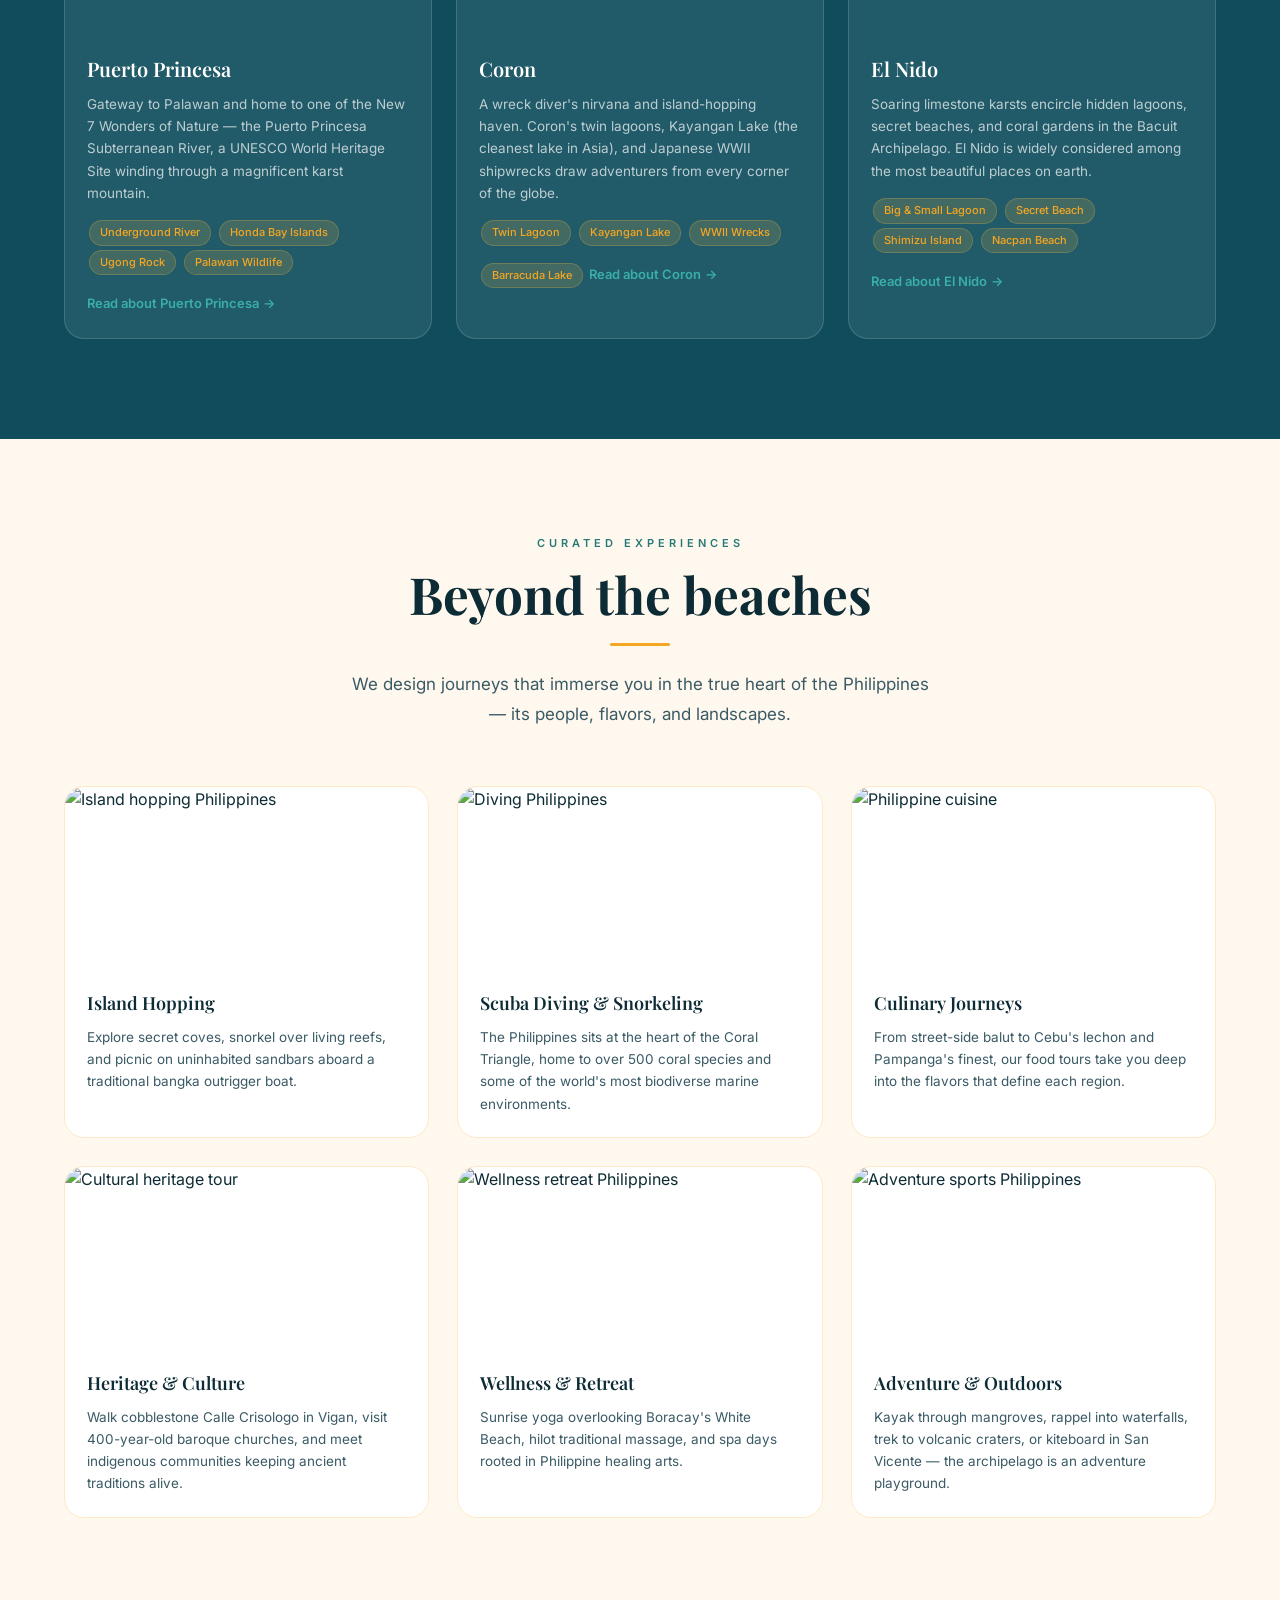
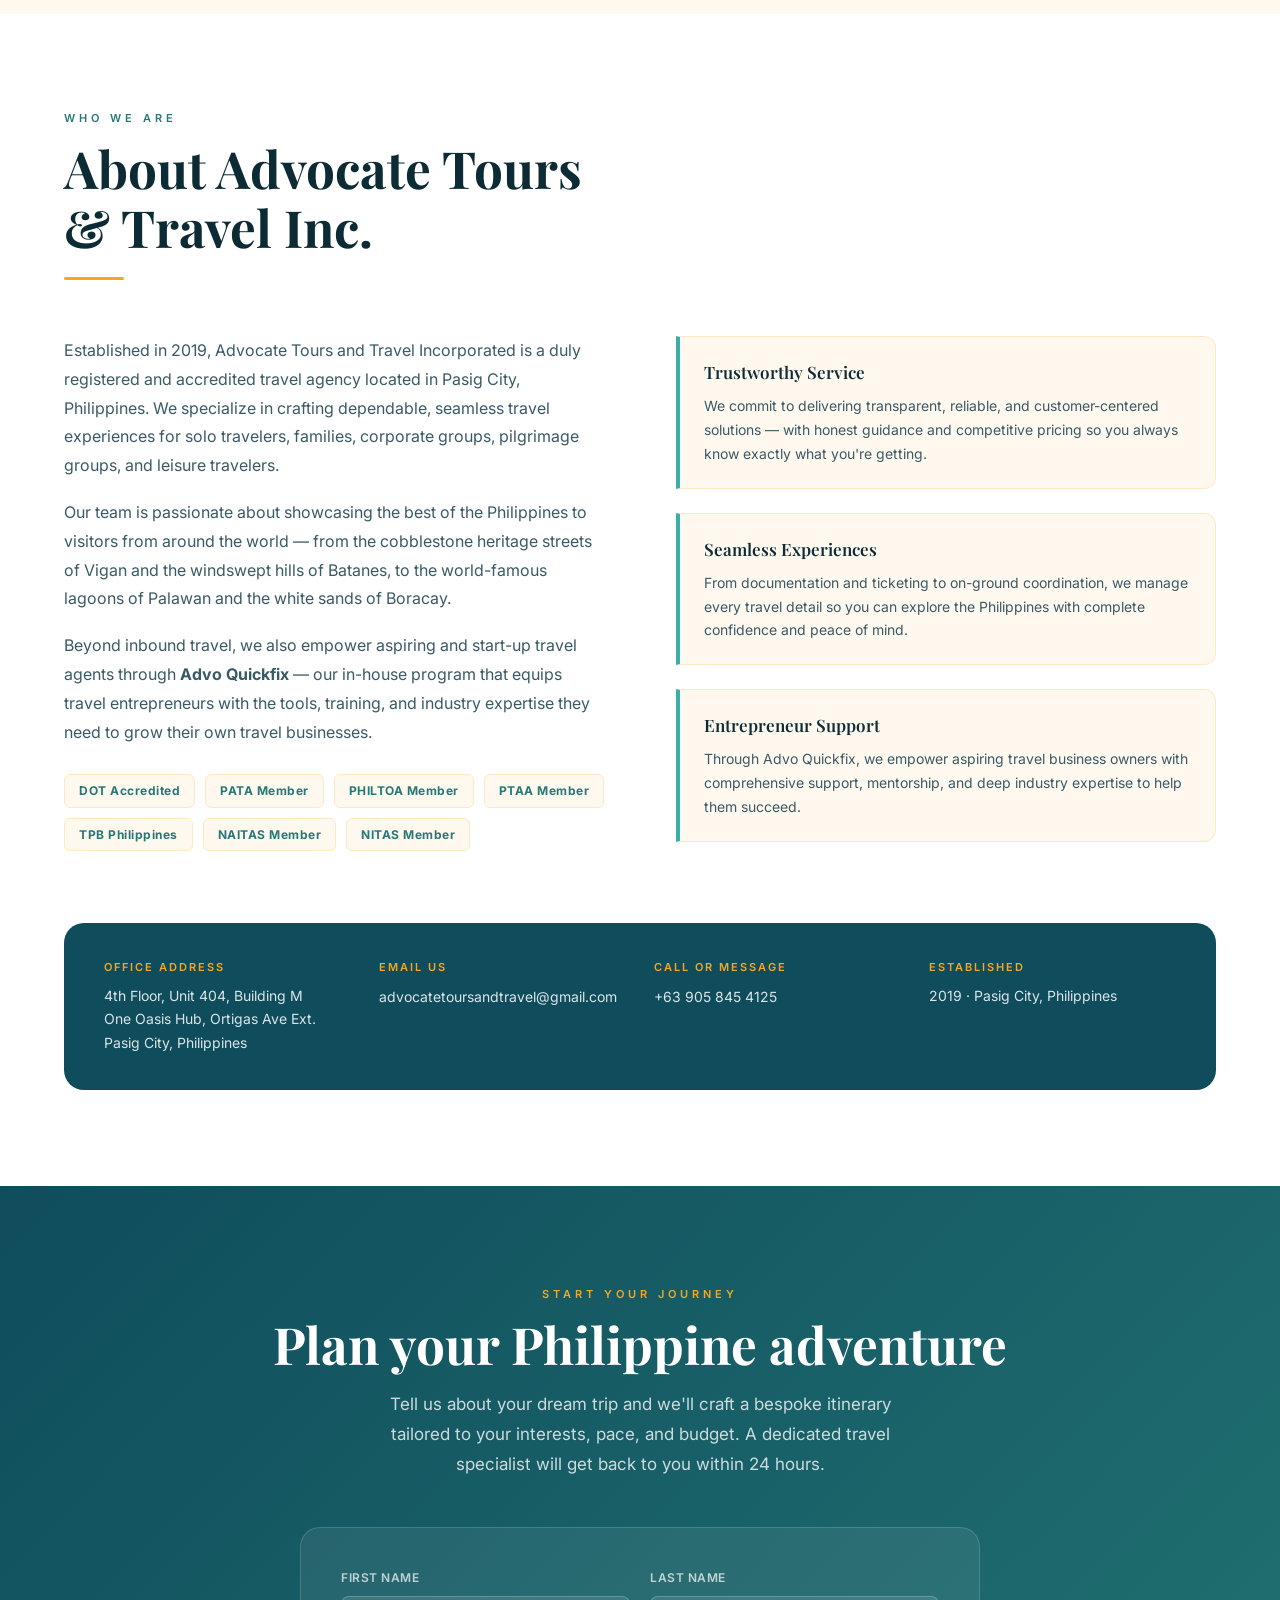
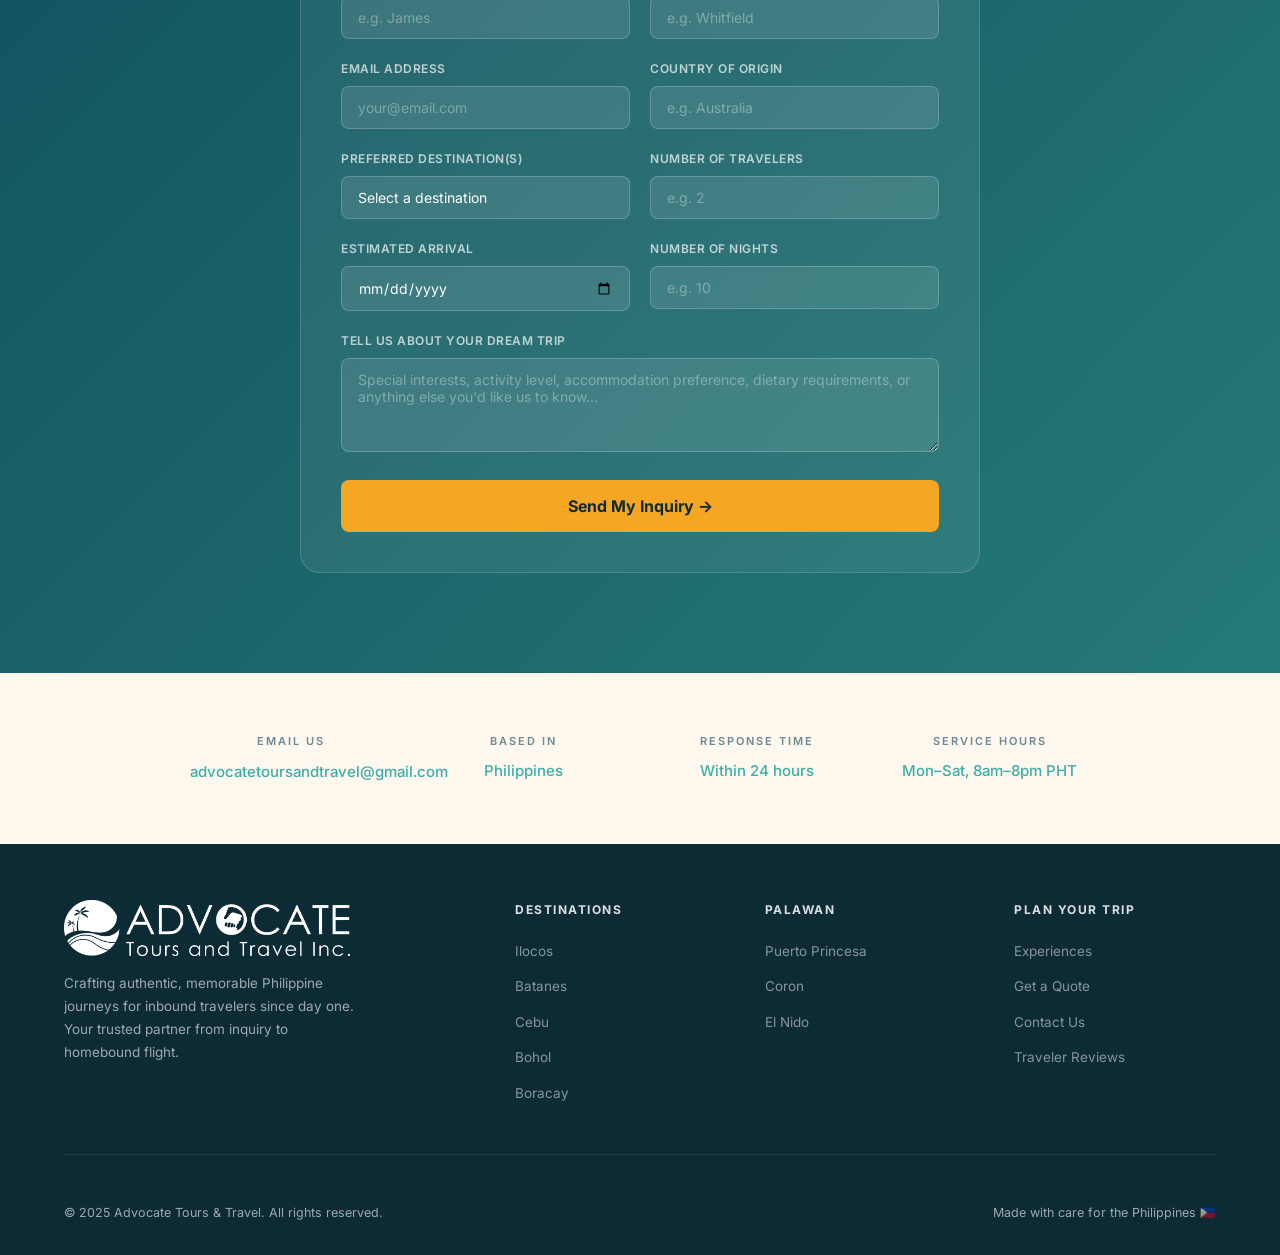
==== commit f0ab862a: "Add Manila destination card and article page" ====
--- a/index.html
+++ b/index.html
@@ -994,6 +994,26 @@
   </div>
   <div class="dest-grid">
 
+    <!-- Manila -->
+    <div class="dest-card reveal">
+      <div class="dest-img-wrap">
+        <img class="dest-img" src="https://images.unsplash.com/photo-1518509562904-e7ef99cdcc86?w=800&q=80" alt="Intramuros Manila Philippines" loading="lazy" />
+        <span class="dest-badge">Gateway City</span>
+      </div>
+      <div class="dest-body">
+        <p class="dest-region">National Capital Region • Luzon</p>
+        <h3>Manila</h3>
+        <p>The vibrant Philippine capital — where 500 years of Spanish colonial history meet a modern megalopolis. Explore the walled city of Intramuros and the iconic Rizal Park.</p>
+        <div class="dest-highlights">
+          <span class="tag">Intramuros</span>
+          <span class="tag">Rizal Park</span>
+          <span class="tag">Fort Santiago</span>
+          <span class="tag">San Agustin Church</span>
+        </div>
+        <a href="manila.html" class="dest-link">Read about Manila <span>→</span></a>
+      </div>
+    </div>
+
     <!-- Ilocos -->
     <div class="dest-card reveal">
       <div class="dest-img-wrap">
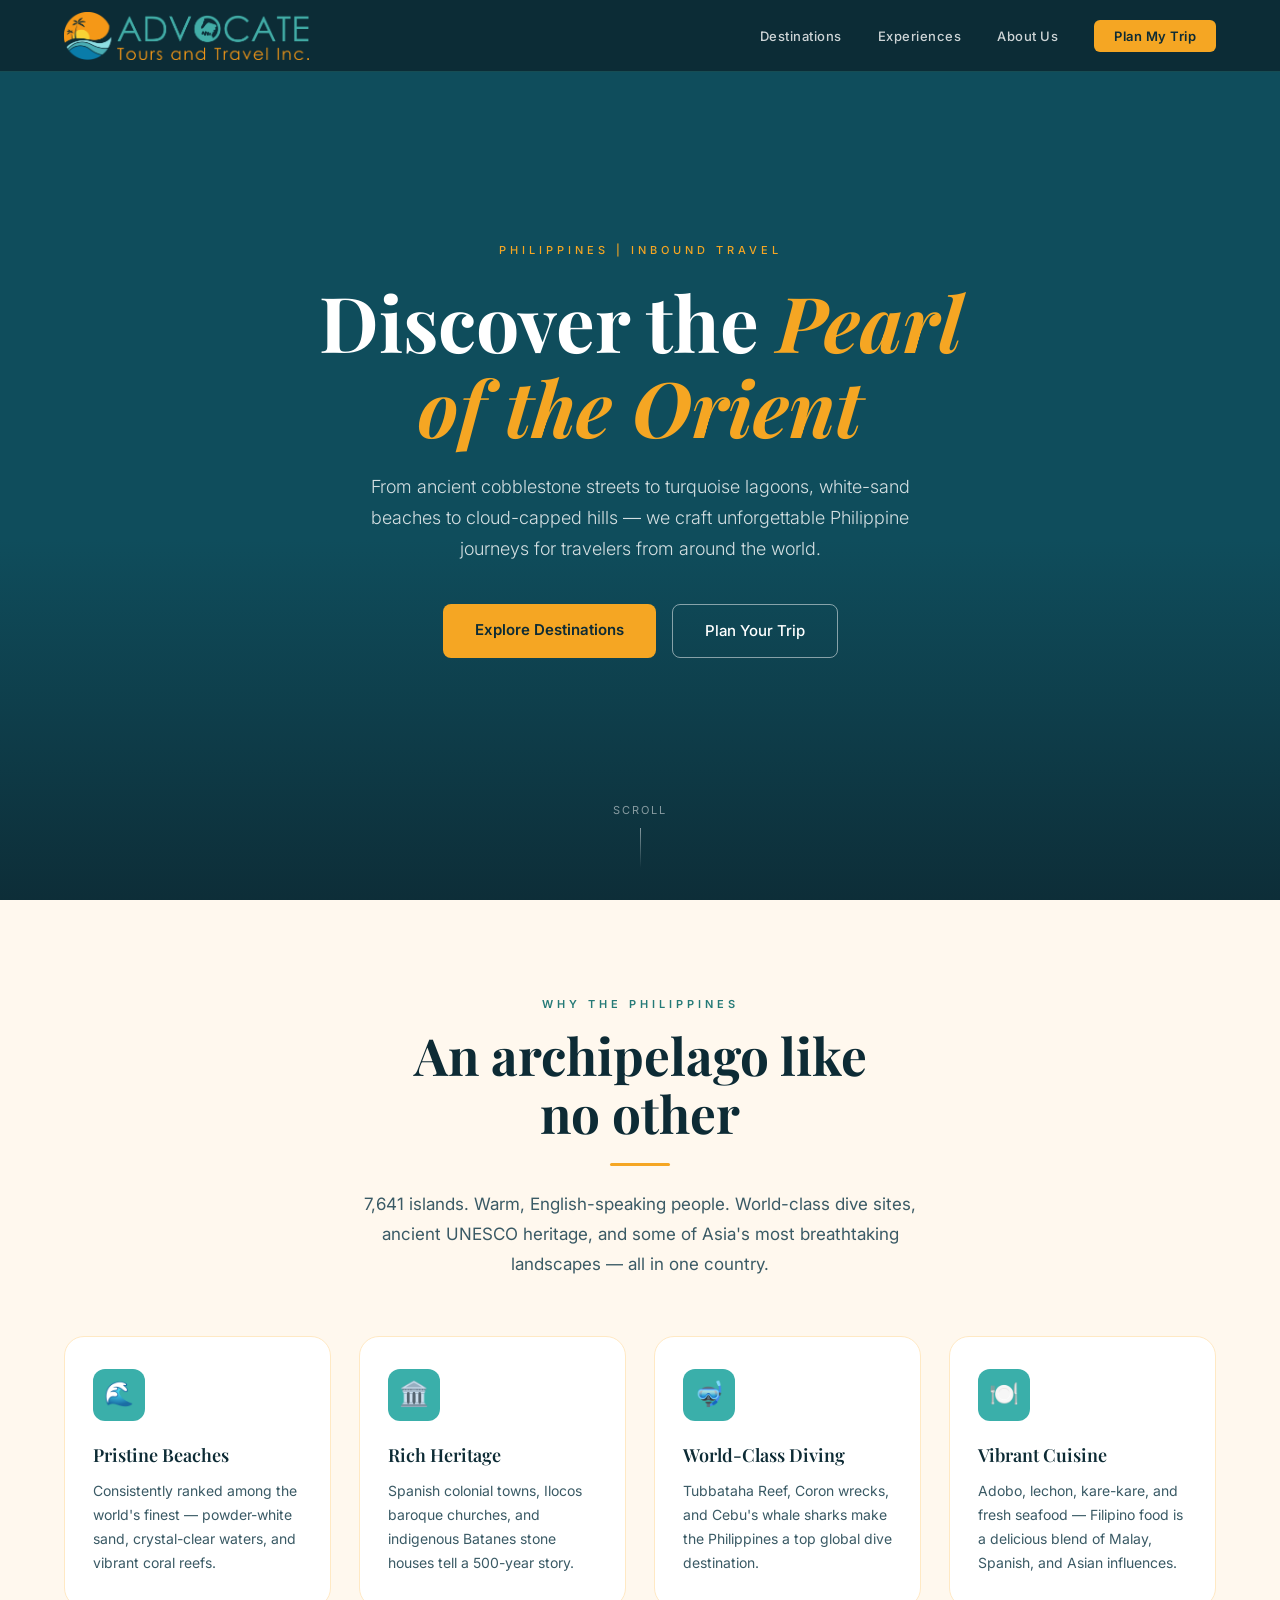
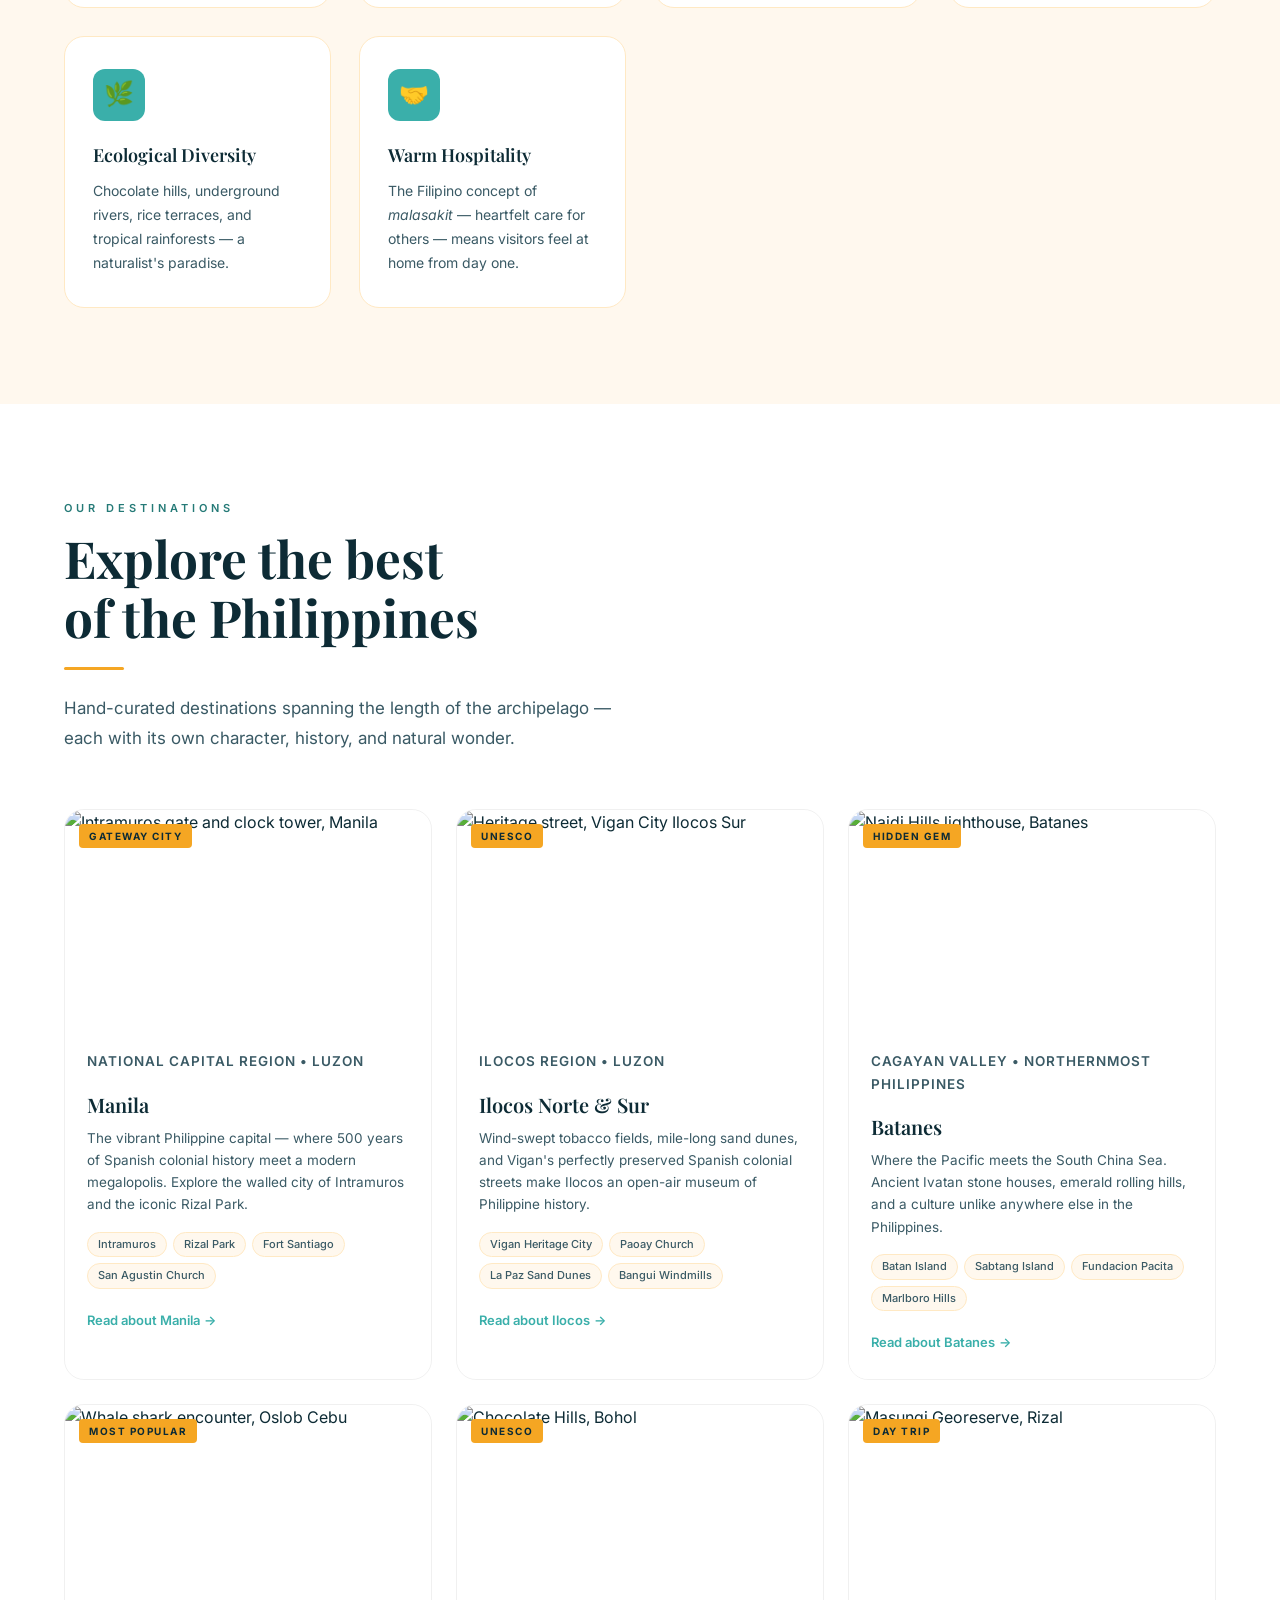
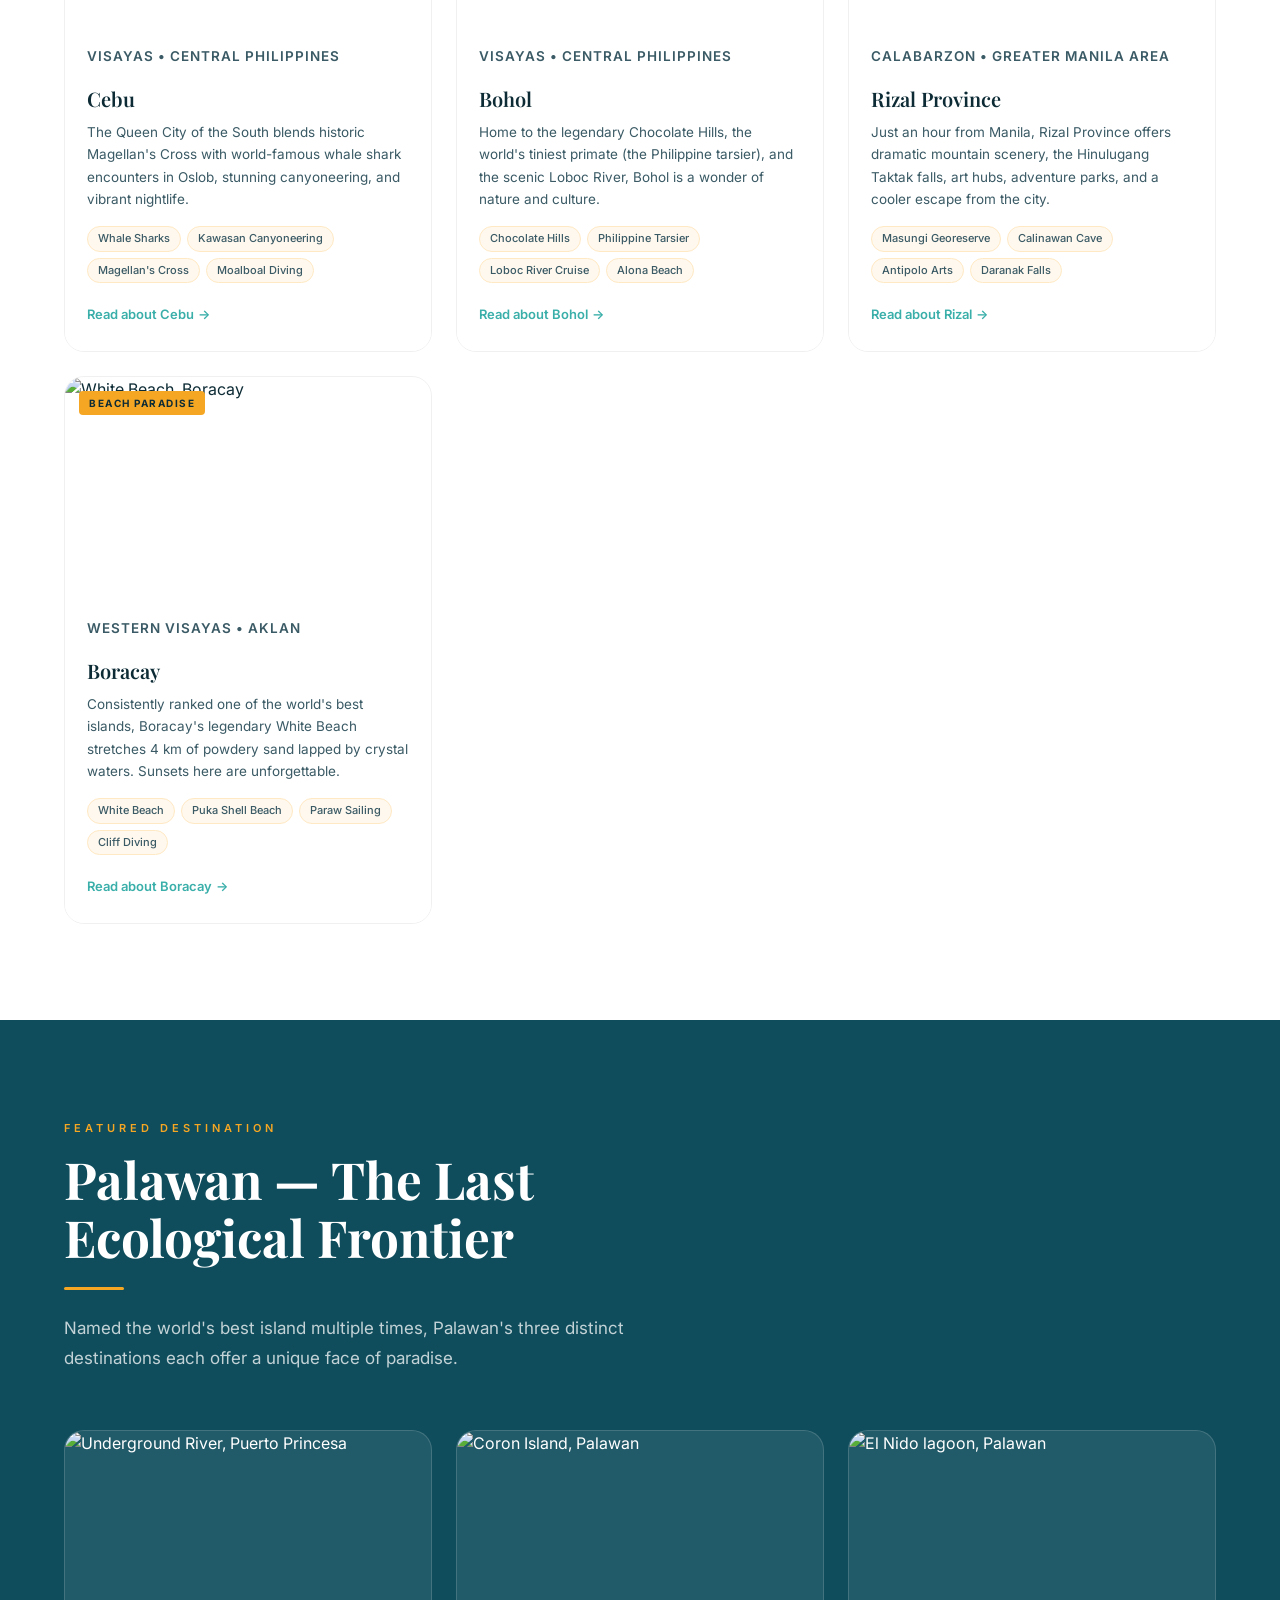
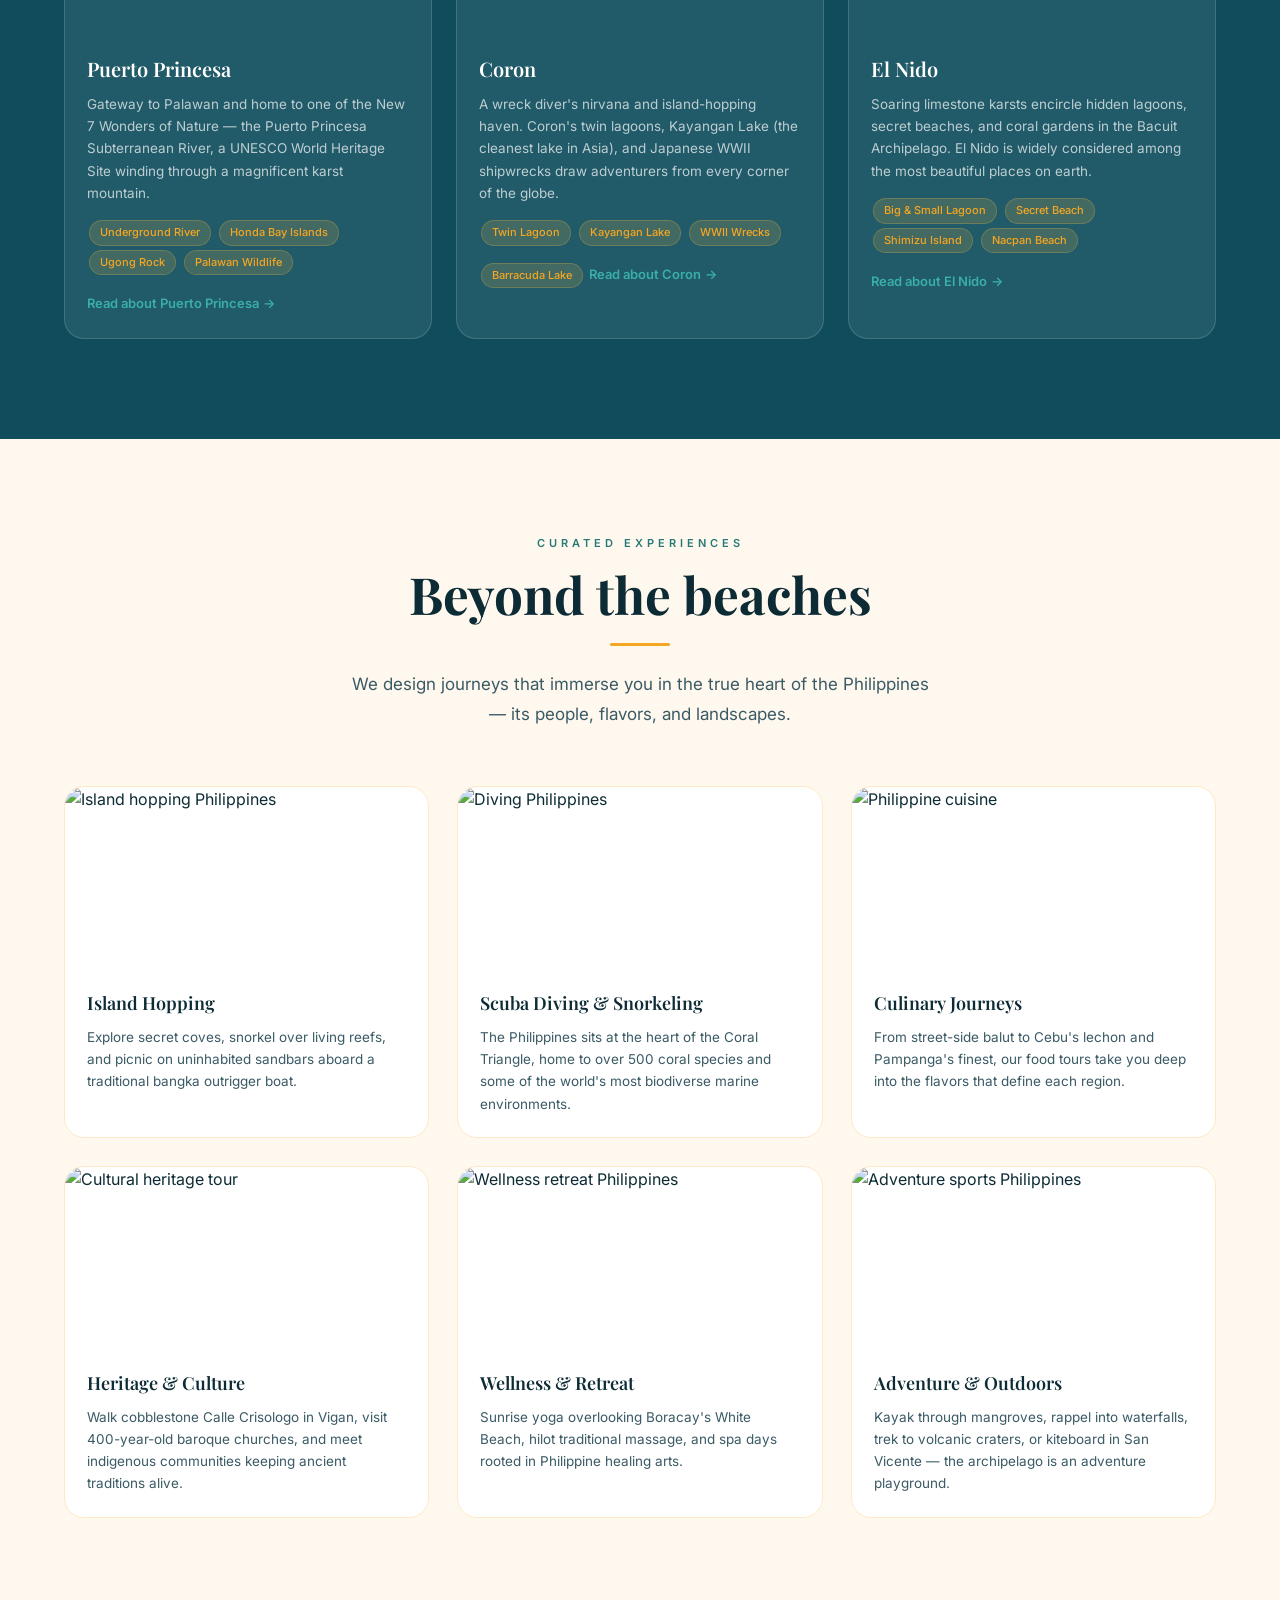
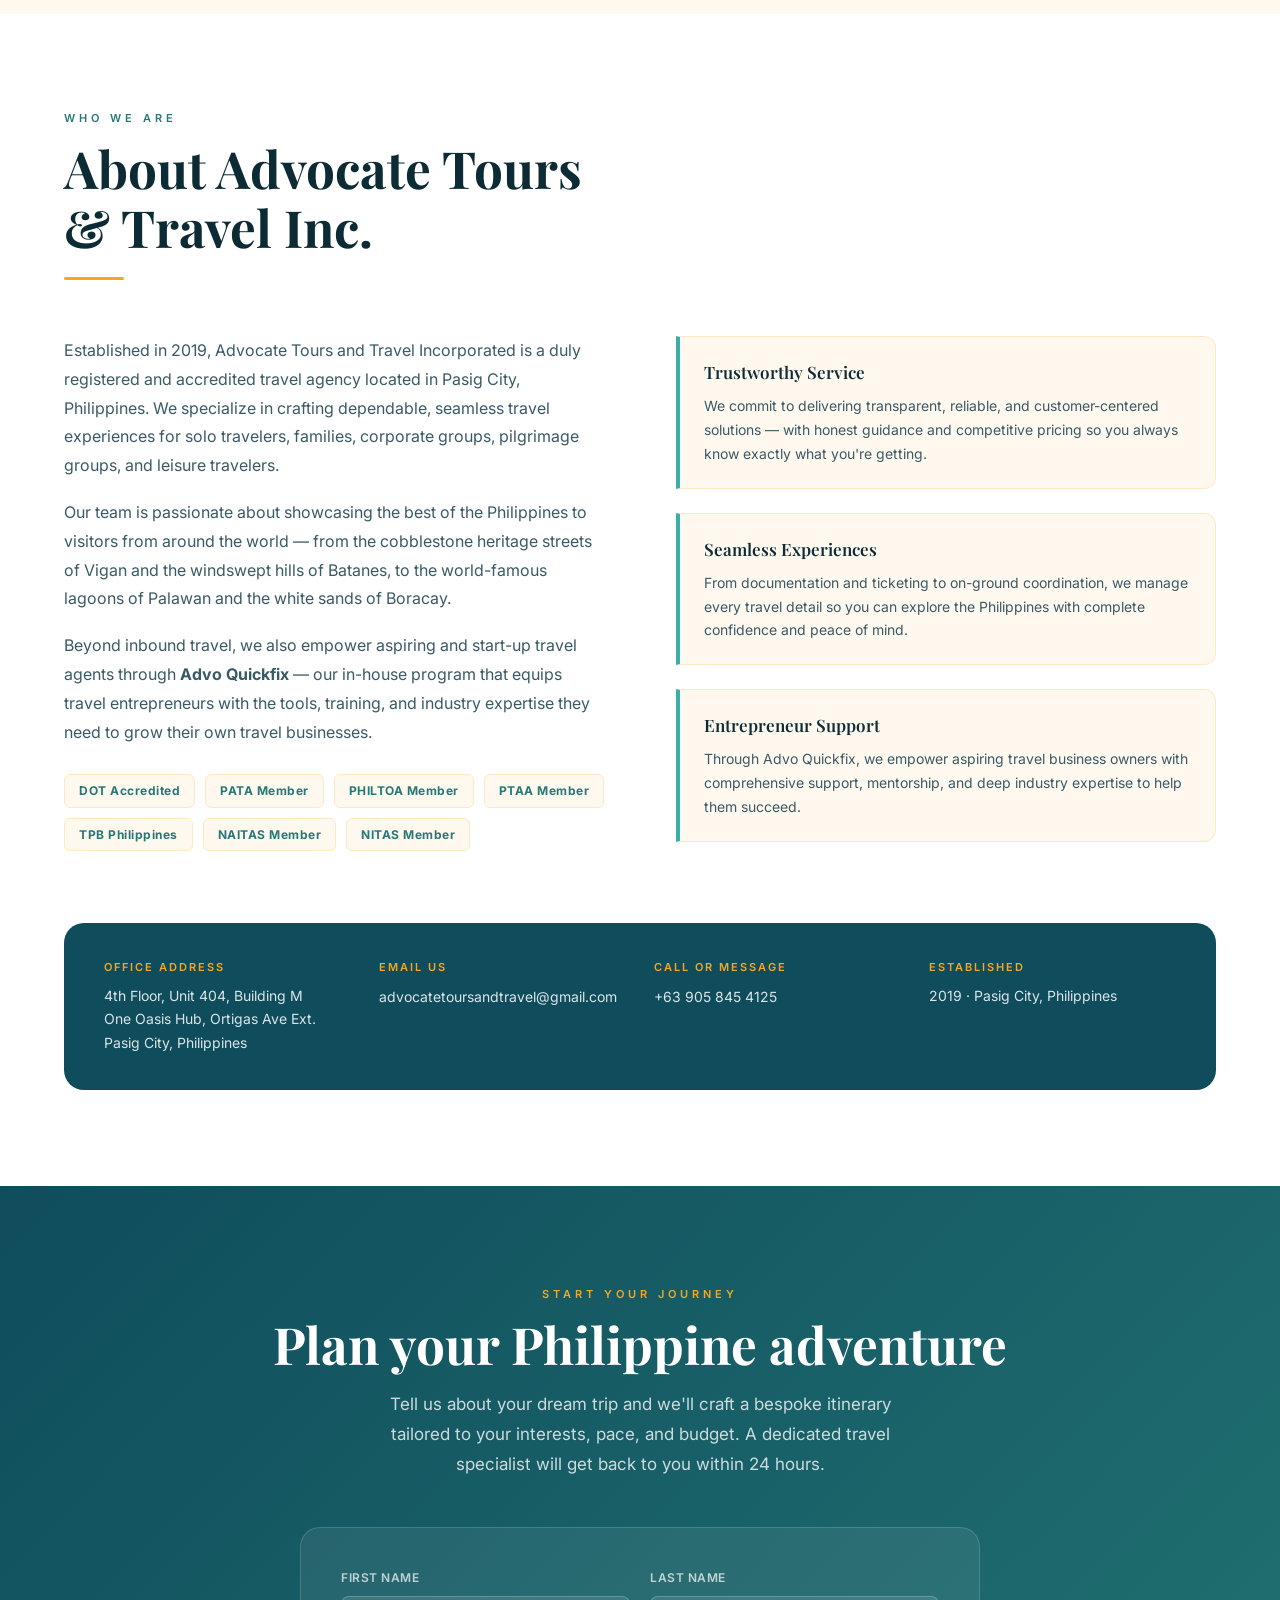
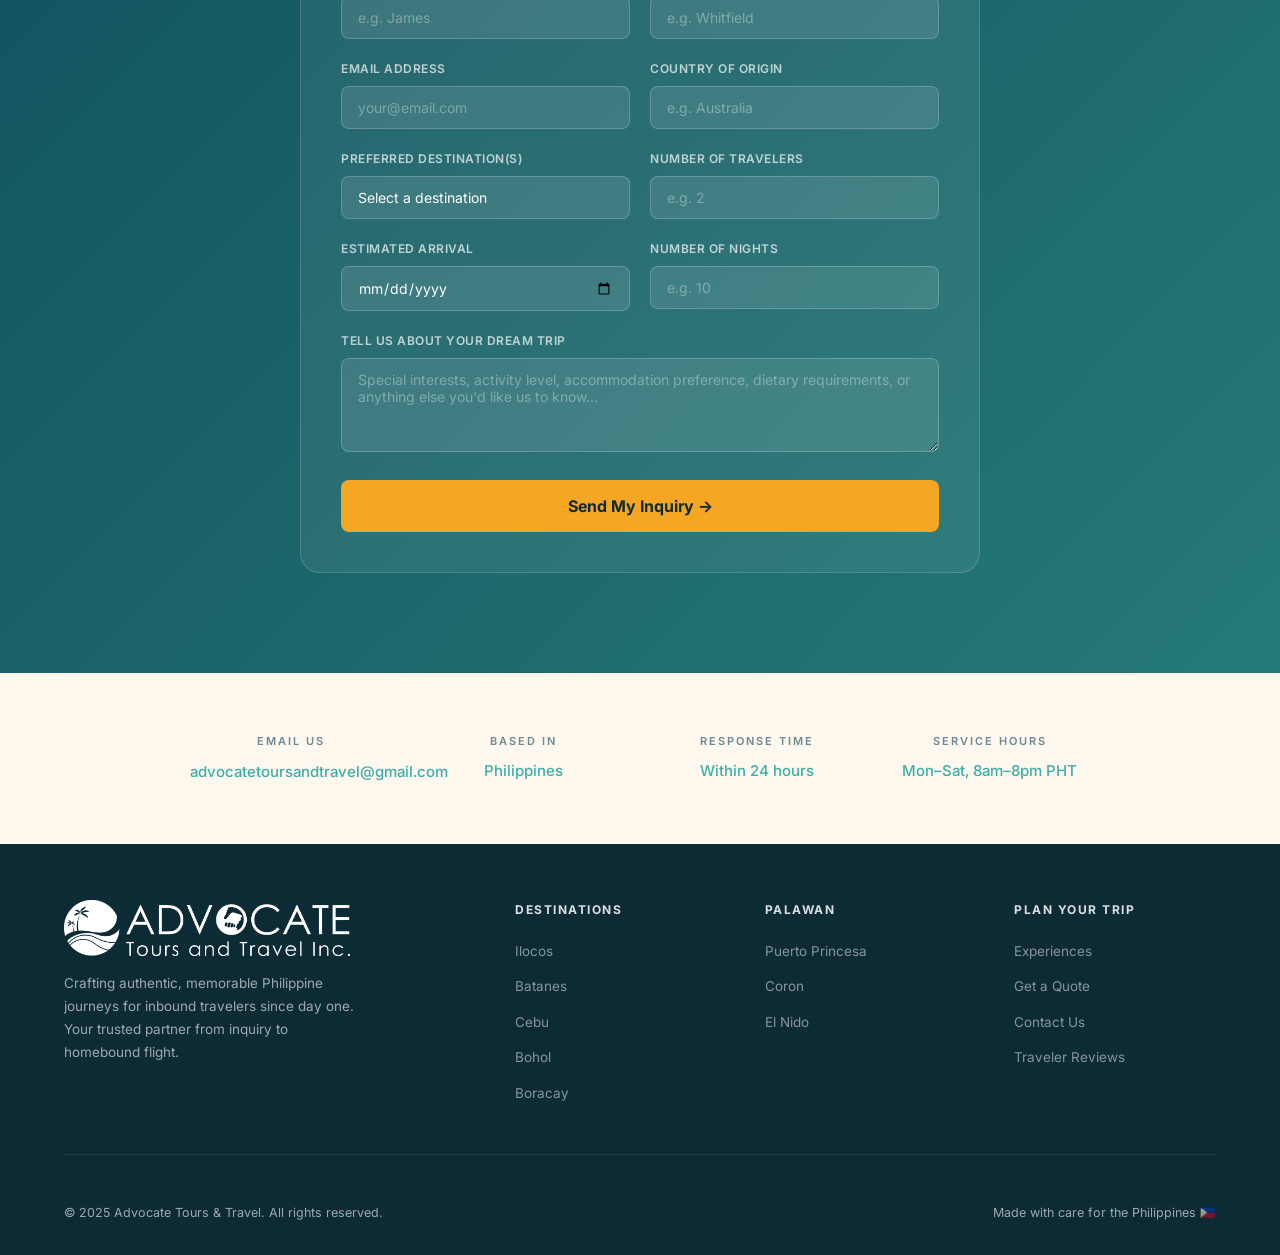
==== commit 64ebabb0: "Update Manila thumbnail to Intramuros gate photo" ====
--- a/index.html
+++ b/index.html
@@ -997,7 +997,7 @@
     <!-- Manila -->
     <div class="dest-card reveal">
       <div class="dest-img-wrap">
-        <img class="dest-img" src="https://images.unsplash.com/photo-1518509562904-e7ef99cdcc86?w=800&q=80" alt="Intramuros Manila Philippines" loading="lazy" />
+        <img class="dest-img" src="https://images.unsplash.com/photo-1736122094944-da4deea774ab?w=800&q=80&auto=format&fit=crop" alt="Intramuros gate and clock tower, Manila" loading="lazy" />
         <span class="dest-badge">Gateway City</span>
       </div>
       <div class="dest-body">
